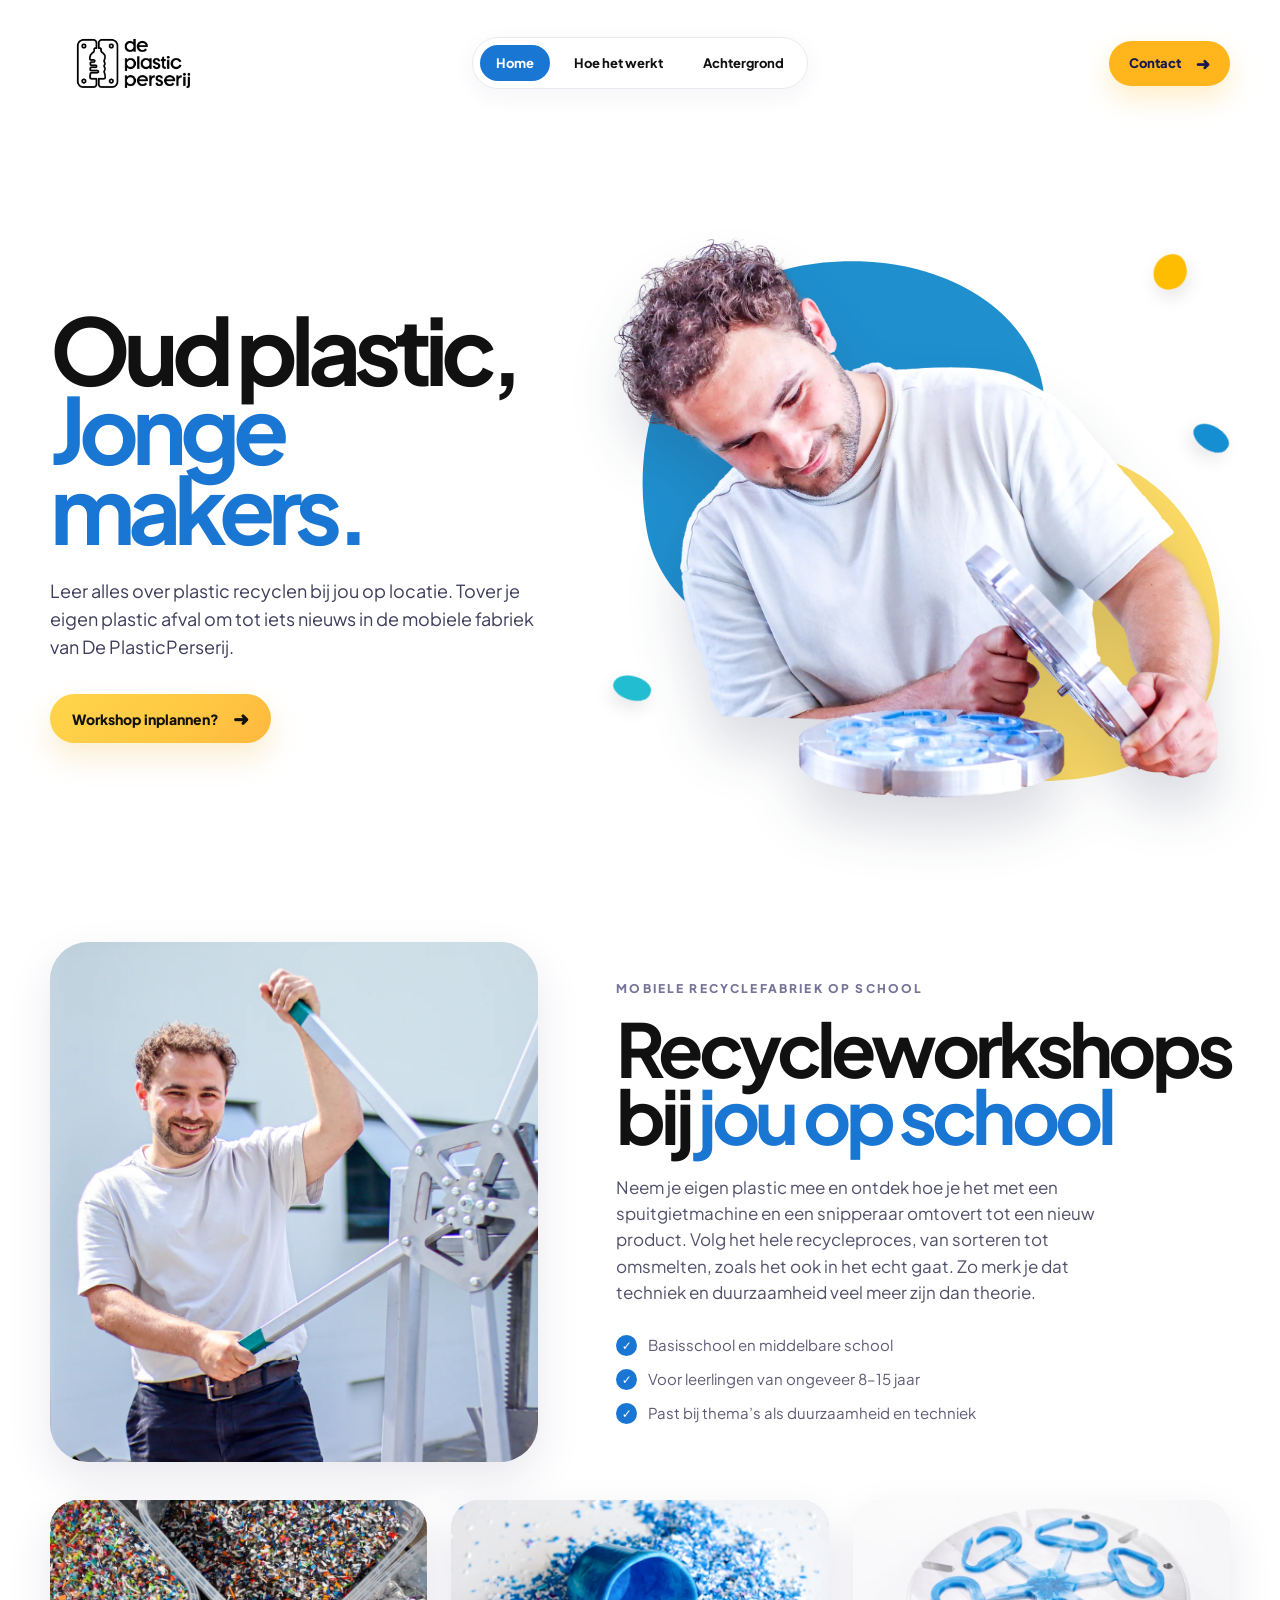
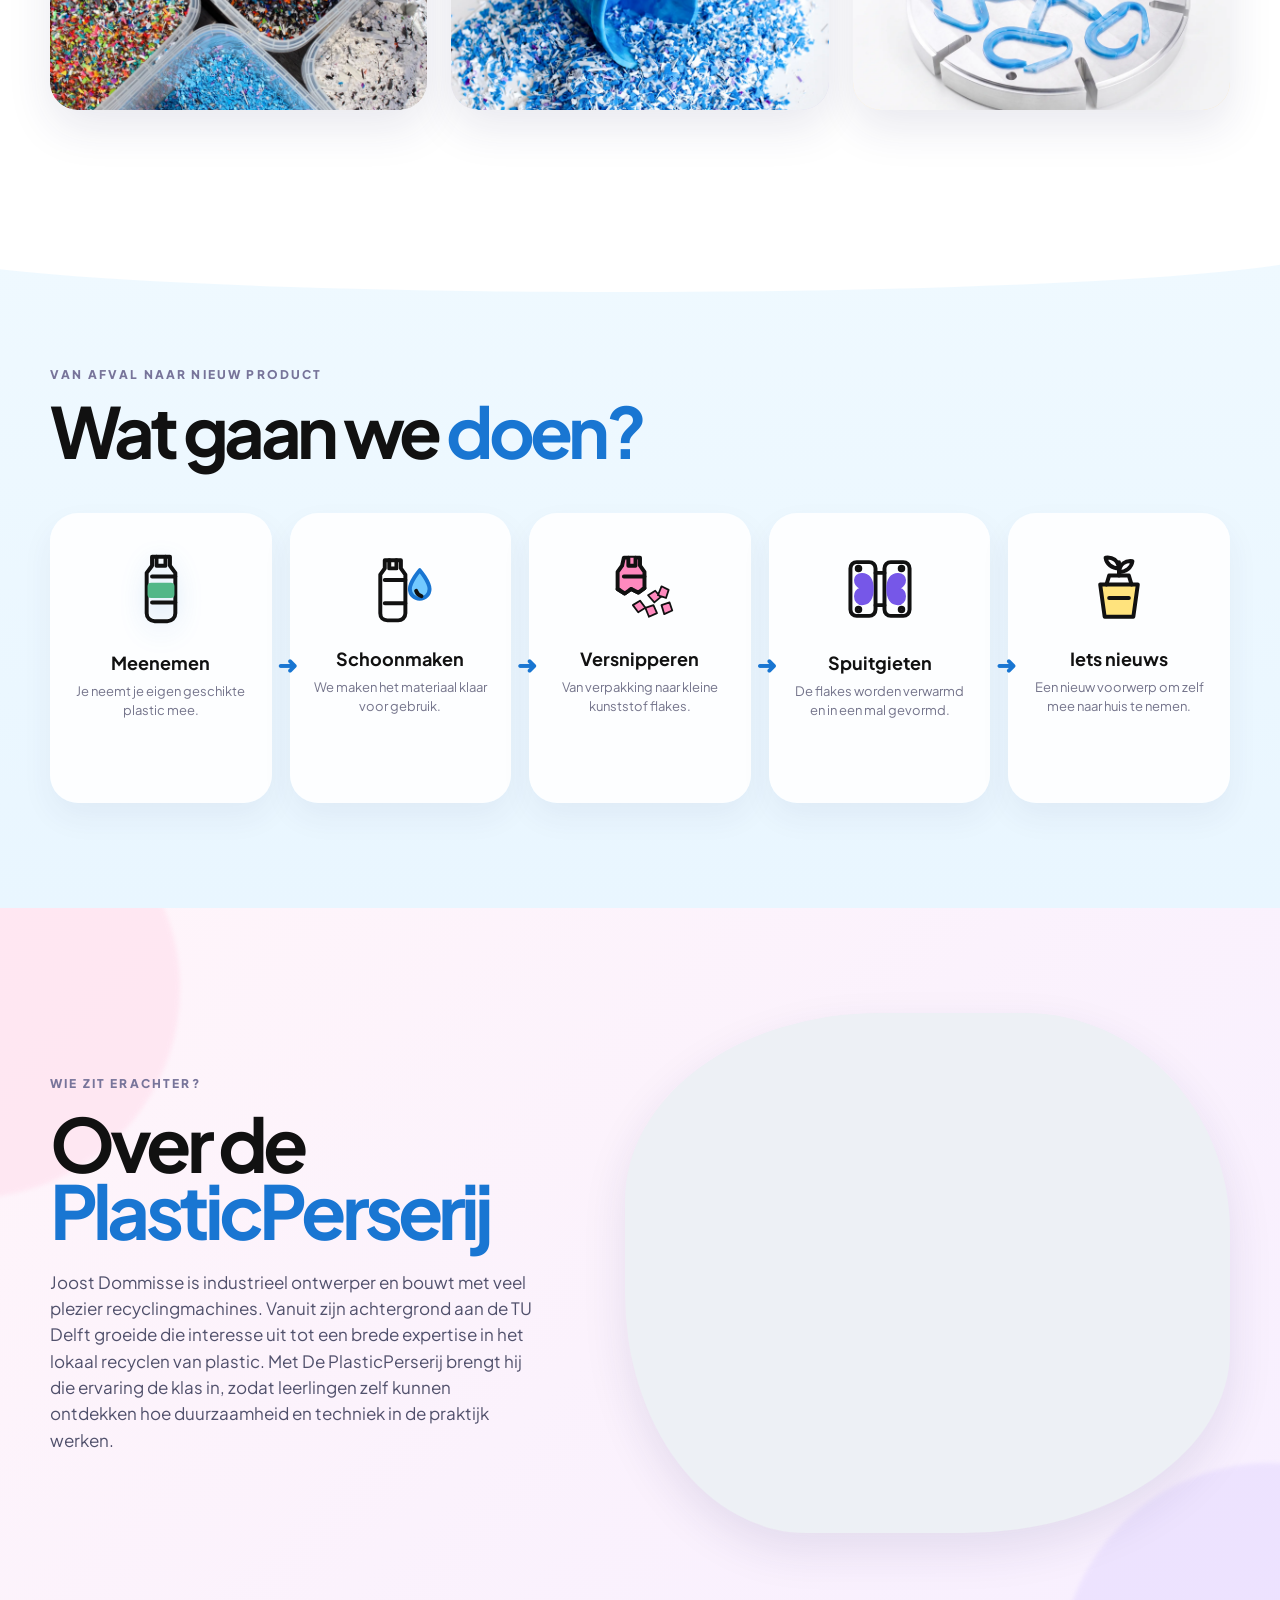
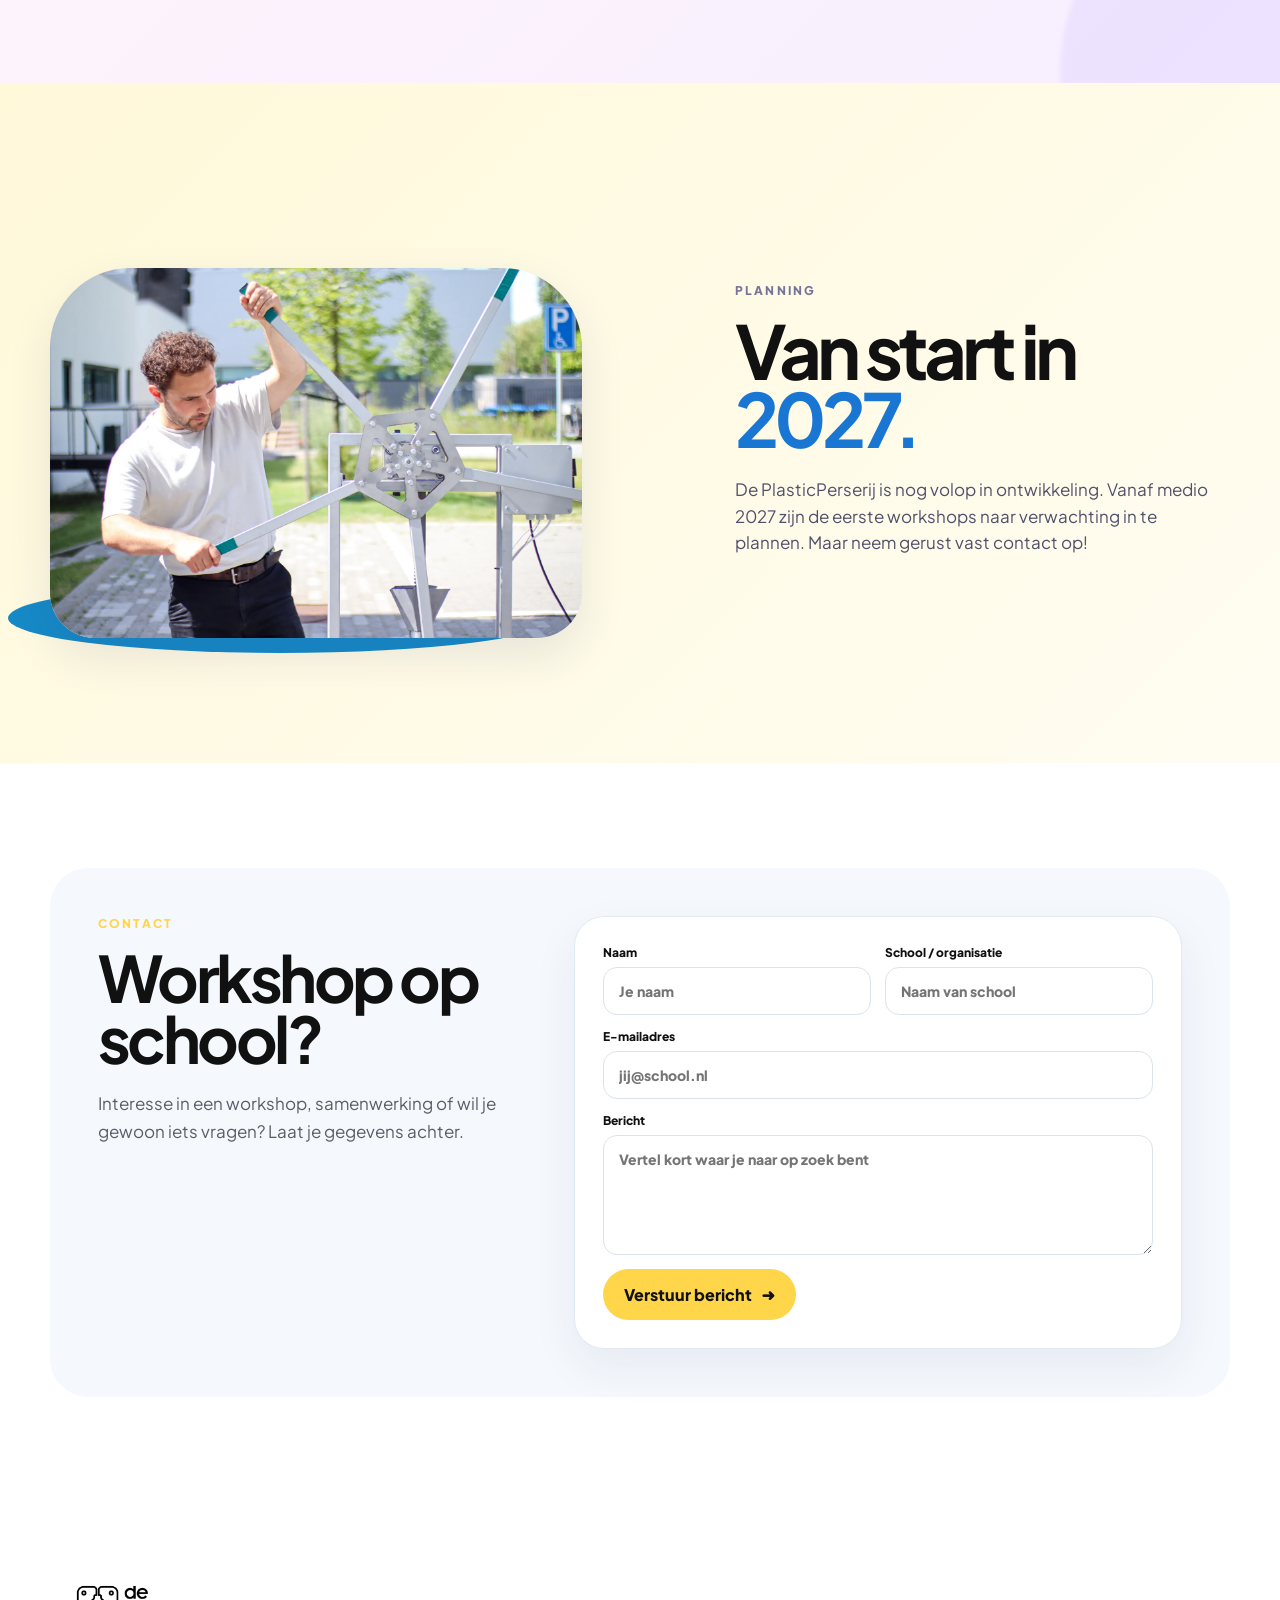
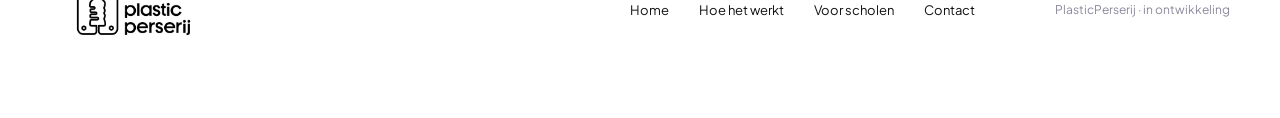
==== index.html @ 5472423a "Add files via upload" ====
<!DOCTYPE html>
<!DOCTYPE html>

<html lang="nl">
<head>
<meta charset="utf-8"/>
<meta content="width=device-width, initial-scale=1" name="viewport"/>
<title>PlasticPerserij — mobiele recycleworkshops</title>
<link href="https://fonts.googleapis.com" rel="preconnect"/>
<link crossorigin="" href="https://fonts.gstatic.com" rel="preconnect"/>
<link href="https://fonts.googleapis.com/css2?family=Plus+Jakarta+Sans:wght@400;500;600;700;800&amp;display=swap" rel="stylesheet"/>
<meta content="PlasticPerserij bouwt aan mobiele recycleworkshops waarin kinderen hun eigen plastic verwerken tot iets nieuws." name="description"/>
<style>
:root{--navy:#111111;--purple:#1976d2;--purple2:#43a7e8;--yellow:#ffd54a;--sky:#eef8ff;--lilac:#f2f7fb;--pink:#f7f3ee;--cream:#fff9df;--muted:#62666d;--line:#e7e9ec;--white:#fff;--shadow:0 18px 45px rgba(39,35,94,.10);--r:30px}
*{box-sizing:border-box}html{scroll-behavior:smooth}body{margin:0;background:#fff;color:var(--navy);font-family:"Plus Jakarta Sans",system-ui,-apple-system,BlinkMacSystemFont,"Segoe UI",sans-serif}a{color:inherit}.wrap{width:min(1180px,calc(100% - 48px));margin:auto}.eyebrow{font-size:12px;letter-spacing:.18em;text-transform:uppercase;font-weight:900;color:#77749a}.accent{color:var(--purple)}
header{height:104px;display:flex;align-items:center}.header-inner{display:flex;align-items:center;justify-content:space-between;gap:24px}.logo{font-size:24px;line-height:.82;font-weight:1000;letter-spacing:-.055em;text-decoration:none}.logo span{display:block}.nav{display:flex;align-items:center;gap:8px;padding:7px;border:1px solid var(--line);border-radius:999px;box-shadow:0 7px 25px rgba(42,39,91,.05)}.nav a{font-size:13px;font-weight:750;text-decoration:none;padding:10px 16px;border-radius:999px}.nav a:first-child{background:var(--purple);color:#fff}.status{font-size:13px;font-weight:850;color:#fff;text-decoration:none;padding:14px 20px;border-radius:999px;background:linear-gradient(135deg,var(--purple),#39a6df);box-shadow:0 12px 28px rgba(25,118,210,.20)}
.hero{padding:86px 0 132px}.hero-grid{display:grid;grid-template-columns:.9fr 1.1fr;gap:70px;align-items:center}.hero h1{font-size:clamp(62px,7.2vw,102px);line-height:.86;letter-spacing:-.075em;margin:18px 0 30px;max-width:650px}.hero p{font-size:18px;line-height:1.55;max-width:530px;margin:0;color:#3e3e5c}.button{display:inline-flex;align-items:center;gap:14px;margin-top:34px;padding:15px 22px;border-radius:999px;background:linear-gradient(135deg,var(--purple),#39a6df);color:#fff;text-decoration:none;font-size:14px;font-weight:850;box-shadow:0 14px 30px rgba(25,118,210,.20)}.button span{font-size:19px}.visual{position:relative;min-height:550px;display:grid;place-items:center}.hero .blob{display:block}.blob{position:absolute;border-radius:44% 56% 53% 47% / 55% 42% 58% 45%;filter:saturate(.95)}.blob.purple{width:70%;height:75%;left:4%;top:5%;background:#198fd1;transform:rotate(-8deg)}.blob.yellow{width:68%;height:67%;right:0;bottom:3%;background:#ffe37d;transform:rotate(12deg)}.photo{position:relative;overflow:hidden;background:#f2f2f7;box-shadow:var(--shadow)}.photo img{width:100%;height:100%;display:block;object-fit:cover}.photo.contain img{object-fit:contain;background:#f7f8fb;padding:22px}.hero-photo{z-index:2;width:112%;aspect-ratio:1.12/1;border-radius:0;transform:translate(1%,2%);background:transparent;box-shadow:none;overflow:visible}.hero-photo img{object-fit:contain;object-position:center;transform:scale(1.03);filter:drop-shadow(0 30px 26px rgba(22,38,72,.16))}.hero .blob.purple{width:68%;height:66%;left:3%;top:8%;background:#168ed2;transform:rotate(-10deg);border-radius:48% 52% 44% 56% / 58% 40% 60% 42%;opacity:.98}.hero .blob.yellow{width:58%;height:55%;right:1%;bottom:6%;background:#ffd84d;transform:rotate(13deg);border-radius:53% 47% 61% 39% / 43% 57% 43% 57%;opacity:.9}.hero .scribble{right:-1%;bottom:4%;font-size:15px;color:#171650;background:rgba(255,255,255,.94);padding:15px 18px;border-radius:20px;transform:rotate(-4deg)}.hero .f1{left:-1%;bottom:20%;background:#22bdd1}.hero .f2{right:7%;top:7%;background:#ffbd00}.hero .f3{right:0;top:35%;background:#168ed2}.hero .scribble{display:block}.scribble{position:absolute;z-index:3;font-weight:950;color:var(--purple);font-size:16px;line-height:1.15;transform:rotate(-5deg);right:0;bottom:10%;background:rgba(255,255,255,.9);padding:18px 20px;border-radius:24px;box-shadow:var(--shadow)}.hero .flake{display:block}.flake{position:absolute;z-index:4;width:38px;height:24px;border-radius:60% 40% 55% 45%;box-shadow:0 8px 18px rgba(0,0,0,.1)}.f1{left:2%;bottom:17%;background:#20c4da;transform:rotate(22deg)}.f2{right:7%;top:5%;background:#f5b900;transform:rotate(-15deg);width:34px;height:34px}.f3{right:1%;top:38%;background:#1769aa;transform:rotate(38deg)}
.benefits{padding:0 0 140px}.benefit-grid{display:grid;grid-template-columns:repeat(3,1fr);gap:72px}.benefit{display:flex;align-items:center;gap:20px}.icon{width:66px;height:66px;border-radius:22px;display:grid;place-items:center;font-size:28px;flex:0 0 auto}.benefit:nth-child(1) .icon{background:#bdf1d7}.benefit:nth-child(2) .icon{background:#ded5ff}.benefit:nth-child(3) .icon{background:#ffe68e}.benefit b{font-size:17px;line-height:1.25}
.process-band{position:relative;background:linear-gradient(180deg,#eff9ff,#e9f6ff);padding:112px 0 132px;overflow:hidden}.process-band:before,.process-band:after{content:"";position:absolute;left:-5%;width:110%;height:85px;background:#fff;border-radius:50%}.process-band:before{top:-48px}.process-band:after{bottom:-53px}.section-title{font-size:clamp(46px,5.5vw,76px);line-height:.9;letter-spacing:-.065em;margin:17px 0 50px}.steps{display:grid;grid-template-columns:repeat(5,1fr);gap:18px}.step{position:relative;min-height:290px;background:rgba(255,255,255,.9);border-radius:28px;padding:24px 20px 25px;text-align:center;box-shadow:0 14px 32px rgba(43,58,102,.06);display:flex;flex-direction:column;align-items:center}.num{width:28px;height:28px;display:grid;place-items:center;border-radius:50%;font-size:12px;font-weight:950;background:#72caff}.step:nth-child(2) .num{background:#ffd84d}.step:nth-child(3) .num{background:#ff89be}.step:nth-child(4) .num{background:#ad9cff}.step:nth-child(5) .num{background:#7fe1a9}.step-visual{height:105px;width:100%;display:grid;place-items:center;font-size:58px}.step h3{font-size:18px;margin:5px 0 8px}.step p{font-size:13px;line-height:1.45;color:#74748b;margin:0}.step:not(:last-child):after{content:"→";position:absolute;z-index:2;right:-26px;top:47%;font-size:28px;color:var(--purple);font-weight:900}
.machines{padding:160px 0 145px}.machine-feature{display:grid;grid-template-columns:1.15fr .85fr;gap:78px;align-items:center}.machine-photo{height:520px;border-radius:38px}.machine-photo img{object-position:center 42%}.machine-copy h2,.school-copy h2,.progress-copy h2{font-size:clamp(50px,5.8vw,78px);line-height:.91;letter-spacing:-.065em;margin:18px 0 25px}.machine-copy p,.school-copy p,.progress-copy p{font-size:17px;line-height:1.55;color:#51516c;max-width:490px}.mini-gallery{display:grid;grid-template-columns:repeat(3,1fr);gap:24px;margin-top:38px}.mini-photo{height:210px;border-radius:28px}.mini-photo:nth-child(2){background:linear-gradient(145deg,#e8e5f5,#d8d2ef)}.mini-photo:nth-child(3){background:linear-gradient(145deg,#fff1d5,#f6dfb3)}
.school{position:relative;background:linear-gradient(135deg,#fff5fa,#f7efff);padding:135px 0 150px;overflow:hidden}.school:before,.school:after{content:"";position:absolute;width:420px;height:420px;border-radius:50%;filter:blur(2px);opacity:.55}.school:before{background:#ffddec;left:-240px;top:-130px}.school:after{background:#e5d9ff;right:-200px;bottom:-200px}.school-grid{position:relative;z-index:1;display:grid;grid-template-columns:.9fr 1.1fr;gap:80px;align-items:center}.ticks{display:grid;gap:13px;margin-top:28px}.tick{display:flex;gap:11px;align-items:flex-start;color:#5d5b76;font-size:15px}.tick i{font-style:normal;width:21px;height:21px;display:grid;place-items:center;border-radius:50%;background:var(--purple);color:#fff;font-size:12px;flex:0 0 auto}.school-photo{height:520px;border-radius:42% 34% 44% 30% / 36% 42% 35% 46%;background:#edf0f5}.school-photo img{object-position:44% center}
.progress{position:relative;background:linear-gradient(135deg,#fff8d9,#fffdf2);padding:135px 0 125px;overflow:hidden}.progress-grid{display:grid;grid-template-columns:1.1fr .9fr;gap:80px;align-items:center}.van{position:relative;height:420px}.van .photo{position:absolute;width:88%;height:88%;left:0;bottom:0;border-radius:80px 80px 45px 45px;background:#edf0f5}.van .photo img{object-position:center center}.van:after{content:"";position:absolute;width:90%;height:70px;left:-7%;bottom:-15px;background:#168ac7;border-radius:50%;z-index:0}.van .photo{z-index:1}.progress-copy .button{background:#fff;color:var(--navy);box-shadow:0 12px 30px rgba(54,46,70,.09)}
footer{padding:52px 0}.footer-inner{display:flex;justify-content:space-between;align-items:center;gap:25px}.footer-links{display:flex;gap:30px;font-size:13px}.footer-links a{text-decoration:none}.small{font-size:12px;color:#8a899c}
@media(max-width:900px){.wrap{width:min(100% - 30px,680px)}header{height:86px}.nav{display:none}.status{font-size:11px;padding:12px 15px}.hero{padding:65px 0 95px}.hero-grid,.machine-feature,.school-grid,.progress-grid{grid-template-columns:1fr;gap:60px}.hero h1{font-size:clamp(60px,18vw,88px)}.visual{min-height:470px}.hero-photo{width:92%;max-width:620px}.benefits{padding-bottom:100px}.benefit-grid{grid-template-columns:1fr;gap:26px}.process-band{padding:95px 0 110px}.steps{grid-template-columns:1fr;gap:16px}.step{min-height:190px}.step-visual{height:70px}.step:not(:last-child):after{content:"↓";right:auto;top:auto;bottom:-25px}.machines{padding:120px 0 110px}.machine-photo{height:400px}.mini-gallery{grid-template-columns:1fr}.mini-photo{height:260px}.school{padding:110px 0}.school-photo{height:400px}.progress{padding:105px 0}.van{height:320px}.footer-inner{align-items:flex-start;flex-direction:column}.footer-links{flex-wrap:wrap;gap:16px 24px}}

/* --- Showcase motion layer --- */
@keyframes floaty{0%,100%{transform:translate3d(0,0,0) rotate(-2deg)}50%{transform:translate3d(0,-16px,0) rotate(2deg)}}
@keyframes drift{0%,100%{transform:translate(0,0) rotate(0)}50%{transform:translate(18px,-10px) rotate(7deg)}}
@keyframes pulseRing{0%,100%{box-shadow:0 0 0 0 rgba(0,121,255,.20)}50%{box-shadow:0 0 0 16px rgba(0,121,255,0)}}
@keyframes arrowNudge{0%,100%{transform:translateX(0)}50%{transform:translateX(6px)}}
@keyframes shine{0%{transform:translateX(-150%) rotate(18deg)}55%,100%{transform:translateX(280%) rotate(18deg)}}
@keyframes flakeSpin{to{transform:rotate(360deg)}}
body{overflow-x:hidden}
header{transition:background .3s ease,box-shadow .3s ease,transform .3s ease}header.scrolled{background:rgba(255,255,255,.88);backdrop-filter:blur(18px);box-shadow:0 8px 30px rgba(19,25,65,.07)}
.hero h1,.hero p,.hero .eyebrow,.hero .button{opacity:0;transform:translateY(24px);animation:heroIn .8s cubic-bezier(.2,.8,.2,1) forwards}.hero h1{animation-delay:.08s}.hero p{animation-delay:.16s}.hero .button{animation-delay:.24s}@keyframes heroIn{to{opacity:1;transform:none}}
.visual .photo{animation:floaty 7s ease-in-out infinite;will-change:transform}.visual .blob{animation:drift 9s ease-in-out infinite}.visual .blob.yellow{animation-delay:-4s}.flake{animation:flakeSpin 12s linear infinite}.flake:nth-child(even){animation-direction:reverse;animation-duration:16s}
.button{position:relative;overflow:hidden;transition:transform .22s ease,box-shadow .22s ease}.button:hover{transform:translateY(-3px);box-shadow:0 14px 30px rgba(25,83,170,.18)}.button span{display:inline-block;animation:arrowNudge 1.6s ease-in-out infinite}
.step,.benefit,.machine-card,.school-card,.progress-visual,.progress-copy,.photo{transition:transform .35s cubic-bezier(.2,.8,.2,1),box-shadow .35s ease}.step:hover,.benefit:hover,.machine-card:hover,.school-card:hover{transform:translateY(-9px) rotate(-.5deg);box-shadow:0 22px 48px rgba(43,58,102,.12)}
.step .num{animation:pulseRing 2.8s ease-in-out infinite}.step:nth-child(2) .num{animation-delay:.25s}.step:nth-child(3) .num{animation-delay:.5s}.step:nth-child(4) .num{animation-delay:.75s}.step:nth-child(5) .num{animation-delay:1s}
.reveal{opacity:0;transform:translateY(42px) scale(.985);transition:opacity .75s ease,transform .75s cubic-bezier(.2,.8,.2,1)}.reveal.in{opacity:1;transform:none}.reveal-delay-1{transition-delay:.08s}.reveal-delay-2{transition-delay:.16s}.reveal-delay-3{transition-delay:.24s}.reveal-delay-4{transition-delay:.32s}
.photo img{transition:transform .7s cubic-bezier(.2,.8,.2,1),filter .4s ease}.photo:hover img{transform:scale(1.045)}
.process-band:before,.process-band:after{transition:transform .2s linear}.process-band.motion:before{transform:translateX(var(--wave-x,0px))}.process-band.motion:after{transform:translateX(calc(var(--wave-x,0px) * -1))}
.cursor-dot{position:fixed;z-index:9999;width:12px;height:12px;border-radius:50%;background:#ffd84d;pointer-events:none;transform:translate(-50%,-50%);mix-blend-mode:multiply;transition:width .2s,height .2s,opacity .2s}.cursor-dot.big{width:34px;height:34px;opacity:.45}
@media (pointer:coarse),(max-width:700px){.cursor-dot{display:none}.visual .photo{animation-duration:9s}}
@media (prefers-reduced-motion:reduce){*,*:before,*:after{animation-duration:.001ms!important;animation-iteration-count:1!important;scroll-behavior:auto!important;transition-duration:.001ms!important}.reveal{opacity:1;transform:none}.cursor-dot{display:none}}


/* Feedback pass: sticky navigation + supplied brand logo */
header{position:sticky;top:0;z-index:1000;background:rgba(255,255,255,.96);backdrop-filter:blur(16px);-webkit-backdrop-filter:blur(16px)}
.logo-image{display:flex;align-items:center;width:172px;height:66px;overflow:hidden}
.logo-image img{display:block;width:100%;height:100%;object-fit:contain;object-position:left center}
.footer-logo{width:150px;height:64px}
@media(max-width:900px){.logo-image{width:138px;height:56px}.footer-logo{width:145px}}

/* Header + process icon refinement */
header{height:116px}
.logo-image{width:260px;height:94px}
.contact-cta{background:#ffb51b!important;color:#171650!important;box-shadow:0 12px 28px rgba(255,181,27,.24)!important;display:flex;align-items:center;gap:10px}
.contact-cta:hover{transform:translateY(-2px);background:#ffc238!important}
.contact-cta span{font-size:17px}
.step-visual svg{width:72px;height:72px;fill:none;stroke:#171650;stroke-width:4;stroke-linecap:round;stroke-linejoin:round}
.step:nth-child(1) .step-visual svg{stroke:#2587d8}.step:nth-child(2) .step-visual svg{stroke:#d99b00}.step:nth-child(3) .step-visual svg{stroke:#dc5e98}.step:nth-child(4) .step-visual svg{stroke:#6557df}.step:nth-child(5) .step-visual svg{stroke:#248b60}
@media(max-width:900px){header{height:96px}.logo-image{width:190px;height:72px}.contact-cta{padding:12px 16px}.nav a{padding:9px 11px}}
@media(max-width:680px){.logo-image{width:170px;height:66px}.nav{display:none}.contact-cta span{display:none}}
</style>
<style>
/* v3 feedback pass */
.button::before,.button::after{animation:none!important;display:none!important;content:none!important}
.hero .scribble{display:none!important}
.machines .machine-photo img{object-fit:cover;object-position:center 42%}
.school-photo img{object-fit:cover;object-position:center center}
.progress .van .photo img{object-fit:cover;object-position:center center}
@media(max-width:900px){
  .machines .machine-photo img{object-position:center center}
  .school-photo img{object-position:58% center}
  .progress .van .photo img{object-position:center center}
}

/* Header + process icon refinement */
header{height:116px}
.logo-image{width:260px;height:94px}
.contact-cta{background:#ffb51b!important;color:#171650!important;box-shadow:0 12px 28px rgba(255,181,27,.24)!important;display:flex;align-items:center;gap:10px}
.contact-cta:hover{transform:translateY(-2px);background:#ffc238!important}
.contact-cta span{font-size:17px}
.step-visual svg{width:72px;height:72px;fill:none;stroke:#171650;stroke-width:4;stroke-linecap:round;stroke-linejoin:round}
.step:nth-child(1) .step-visual svg{stroke:#2587d8}.step:nth-child(2) .step-visual svg{stroke:#d99b00}.step:nth-child(3) .step-visual svg{stroke:#dc5e98}.step:nth-child(4) .step-visual svg{stroke:#6557df}.step:nth-child(5) .step-visual svg{stroke:#248b60}
@media(max-width:900px){header{height:96px}.logo-image{width:190px;height:72px}.contact-cta{padding:12px 16px}.nav a{padding:9px 11px}}
@media(max-width:680px){.logo-image{width:170px;height:66px}.nav{display:none}.contact-cta span{display:none}}
</style><style>
/* v5 — user feedback */
header{height:126px}
.logo-image{width:500px;height:112px;flex:0 1 500px}
.logo-image img{width:100%;height:100%;object-fit:contain;object-position:left center}
.header-inner{gap:18px}
.nav{flex-shrink:0}
.contact-cta{flex-shrink:0}
.step-visual svg{width:88px;height:88px;overflow:visible}
.step-visual .icon-stroke{fill:none;stroke:#111;stroke-width:4.4;stroke-linecap:round;stroke-linejoin:round}
.step:nth-child(1) .step-visual svg{color:#1976d2}
.step:nth-child(2) .step-visual .drop{fill:#72caff;stroke:#1976d2}
.step:nth-child(3) .step-visual path:nth-last-child(-n+5){fill:#ff89be;stroke:#111}
.step:nth-child(5) .step-visual path:first-child{fill:#ffe37d}
.zoomable-image{cursor:zoom-in}
.lightbox{position:fixed;inset:0;z-index:3000;background:rgba(10,13,25,.84);backdrop-filter:blur(10px);display:flex;align-items:center;justify-content:center;padding:42px;opacity:0;visibility:hidden;transition:opacity .22s ease,visibility .22s ease}
.lightbox.open{opacity:1;visibility:visible}
.lightbox img{display:block;max-width:min(92vw,1500px);max-height:88vh;width:auto;height:auto;object-fit:contain;border-radius:24px;box-shadow:0 30px 90px rgba(0,0,0,.38);transform:scale(.94);transition:transform .24s cubic-bezier(.2,.8,.2,1)}
.lightbox.open img{transform:scale(1)}
.lightbox-close{position:fixed;top:24px;right:28px;width:52px;height:52px;border:0;border-radius:50%;background:#fff;color:#111;font:400 36px/1 Arial,sans-serif;cursor:pointer;box-shadow:0 10px 30px rgba(0,0,0,.2)}
.dev-disclaimer{position:fixed;z-index:1200;right:22px;bottom:22px;display:flex;align-items:center;gap:9px;padding:11px 16px;border-radius:999px;background:rgba(255,249,223,.94);border:1px solid rgba(17,17,17,.09);box-shadow:0 12px 32px rgba(17,17,17,.12);backdrop-filter:blur(12px);font-size:12px;font-weight:800;letter-spacing:.01em;color:#111;pointer-events:none}
.dev-dot{width:8px;height:8px;border-radius:50%;background:#f4a51c;box-shadow:0 0 0 4px rgba(244,165,28,.14)}
@media(max-width:1050px){.logo-image{width:390px;height:104px;flex-basis:390px}.nav a{padding:9px 12px}}
@media(max-width:900px){header{height:100px}.logo-image{width:300px;height:88px;flex-basis:300px}.dev-disclaimer{right:14px;bottom:14px}.lightbox{padding:18px}.lightbox img{border-radius:16px}}
@media(max-width:680px){.logo-image{width:250px;height:82px;flex-basis:250px}.contact-cta{padding:12px 15px}.dev-disclaimer{font-size:10px;padding:9px 12px}.lightbox-close{top:14px;right:14px;width:44px;height:44px;font-size:30px}}
</style><style>
/* v6 — content + spacing refinement */
.header-inner{position:relative;justify-content:space-between}
.nav{position:absolute;left:50%;transform:translateX(-50%)}
.hero{padding-bottom:42px}
.machines{padding-top:78px}
.machine-copy .ticks{margin-top:30px}
.school{margin-top:0;padding-top:145px}
.process-band{margin-bottom:0}
.process-band + .school{margin-top:-1px}
.cursor-dot{display:none!important}
.contact-section{padding:120px 0;background:#fff}
.contact-inner{background:#111;color:#fff;border-radius:42px;padding:58px 64px;display:flex;align-items:center;justify-content:space-between;gap:50px}
.contact-inner h2{font-size:clamp(44px,5vw,72px);line-height:.95;letter-spacing:-.055em;margin:14px 0 18px}
.contact-inner p{max-width:650px;margin:0;color:rgba(255,255,255,.72);font-size:17px;line-height:1.6}
.contact-inner .eyebrow{color:#ffd54a}
.contact-big{flex:0 0 auto;display:inline-flex;align-items:center;gap:12px;background:#ffb51b;color:#111;text-decoration:none;font-weight:900;padding:18px 24px;border-radius:999px;transition:transform .2s ease,background .2s ease}
.contact-big:hover{transform:translateY(-3px);background:#ffc238}
@media(max-width:1050px){.nav{position:static;transform:none}.header-inner{justify-content:space-between}.machines{padding-top:60px}}
@media(max-width:900px){.hero{padding-bottom:25px}.machines{padding-top:55px}.contact-section{padding:85px 0}.contact-inner{padding:42px 30px;align-items:flex-start;flex-direction:column}.school{padding-top:110px}}
</style><style>
/* v7 refinements */
.process-band:after{display:none!important}.process-band{padding-bottom:105px!important}.school{margin-top:0!important;padding-top:105px!important}
.workshop-info{display:grid;grid-template-columns:repeat(3,1fr);gap:12px;margin-top:28px}.workshop-pill{padding:18px;border-radius:20px;background:#f4f9ff;border:1px solid #dceeff}.workshop-pill strong,.workshop-pill span{display:block}.workshop-pill strong{font-size:14px;margin-bottom:6px}.workshop-pill span{font-size:12px;line-height:1.45;color:#666b75}
.factory-box{margin-top:28px;padding:24px;border-radius:28px;background:#111;color:#fff}.factory-intro{display:flex;justify-content:space-between;gap:20px;align-items:end;margin-bottom:18px}.factory-intro strong{font-size:22px}.factory-intro span{font-size:12px;opacity:.7}.factory-grid{display:grid;grid-template-columns:repeat(2,1fr);gap:10px}.factory-grid>div{padding:15px;border-radius:16px;background:rgba(255,255,255,.09)}.factory-grid b,.factory-grid span{display:block}.factory-grid b{color:#ffd54a;margin-bottom:5px}.factory-grid span,.secondary-note{font-size:12px;line-height:1.45;opacity:.82}.secondary-note{margin:16px 0 0!important;color:#fff!important;max-width:none!important}
.step .num{display:none!important}.step-visual svg{width:86px;height:86px}.step:nth-child(1) .step-visual svg{filter:drop-shadow(0 8px 12px rgba(25,118,210,.16))}.step:nth-child(4) .step-visual{background:#fff3c4;border-radius:24px;width:110px;margin:0 auto 4px}.step:nth-child(1) .step-visual{background:#e9f6ff;border-radius:24px;width:110px;margin:0 auto 4px}
.contact-section{padding:110px 0;background:#fff}.contact-inner{display:grid!important;grid-template-columns:.8fr 1.2fr;gap:80px;align-items:start!important}.contact-copy h2{font-size:clamp(44px,5vw,68px);letter-spacing:-.055em;line-height:.95;margin:16px 0 22px}.contact-copy p{color:#5b5d68;line-height:1.6}.contact-form{display:grid;gap:14px;padding:28px;border-radius:30px;background:#f5f9fd}.field-row{display:grid;grid-template-columns:1fr 1fr;gap:14px}.contact-form label{font-size:12px;font-weight:800;display:grid;gap:7px}.contact-form input,.contact-form textarea{width:100%;border:1px solid #dce3ea;border-radius:14px;background:#fff;padding:14px 15px;font:inherit;font-size:14px;outline:none}.contact-form input:focus,.contact-form textarea:focus{border-color:#1976d2;box-shadow:0 0 0 3px rgba(25,118,210,.1)}.contact-submit{justify-self:start;border:0;border-radius:999px;padding:15px 21px;background:#ffd54a;color:#111;font:inherit;font-weight:900;cursor:pointer}.contact-form small{color:#7b7f87}
@media(max-width:900px){.workshop-info,.factory-grid,.field-row,.contact-inner{grid-template-columns:1fr}.contact-inner{gap:38px}.factory-intro{display:block}.factory-intro span{display:block;margin-top:6px}.school{padding-top:80px!important}}
</style><style>
/* v8 refinements */
.workshop-info,.factory-box{display:none!important}
.machine-bullets{margin-top:30px;display:grid;gap:13px;max-width:720px}
.machine-bullet{display:grid;grid-template-columns:28px 1fr;gap:10px;align-items:start;color:#555b66;font-size:14px;line-height:1.5}
.machine-bullet .check{width:24px;height:24px;border-radius:50%;display:grid;place-items:center;background:#e8f7ef;color:#18864b;font-weight:900;font-size:13px;margin-top:1px}
.machine-bullet strong{color:#111;font-size:14px}
.step .step-visual{background:transparent!important;border-radius:0!important;width:auto!important}
.step-visual .bottle-label{fill:#52b788;stroke:#52b788;stroke-width:2}
.step-visual .mold-fill{fill:#7657e8;stroke:#7657e8;stroke-width:2}
.step-visual .flake{fill:#43a7e8;stroke:#1976d2;stroke-width:2}
.contact-section{display:block!important;visibility:visible!important;opacity:1!important;background:#fff!important;padding:105px 0!important}
.contact-inner{display:grid!important;grid-template-columns:.8fr 1.2fr!important;gap:70px!important;align-items:start!important;background:#f5f9fd!important;color:#111!important;border-radius:38px!important;padding:48px!important;opacity:1!important;transform:none!important}
.contact-copy p{color:#5b5d68!important}.contact-form{background:#fff!important;border:1px solid #e1eaf2!important;box-shadow:0 18px 45px rgba(39,35,94,.07)!important}
@media(max-width:900px){.contact-inner{grid-template-columns:1fr!important;padding:28px!important;gap:30px!important}}

/* v9 refinements */
.hero .button{background:linear-gradient(135deg,#ffd54a 0%,#ffc943 55%,#ffb83e 100%);color:#111;box-shadow:0 14px 30px rgba(235,166,20,.20)}
.hero .button:hover{box-shadow:0 16px 34px rgba(235,166,20,.26)}
.button span,.contact-cta span,.contact-submit span{font-weight:950;line-height:1;display:inline-block}
.contact-cta span{margin-left:5px}
.contact-submit span{margin-left:7px;animation:arrowNudge 1.6s ease-in-out infinite}
.step:not(:last-child):after{content:"➜";font-size:24px;font-weight:950}
.step-visual .flake{animation:none!important;transform:none!important;will-change:auto!important}
</style><link href="https://plasticperserij.com/" rel="canonical"/></head>
<body>
<header><div class="wrap header-inner"><a class="logo logo-image" href="#top"><img alt="De Plastic Perserij" decoding="async" loading="lazy" src="images/logo.png"/></a><nav class="nav"><a href="#top">Home</a><a href="#proces">Hoe het werkt</a><a href="#achtergrond">Achtergrond</a></nav><a class="status contact-cta" href="#contact">Contact <span>➜</span></a></div></header>
<main id="top">
<section class="hero"><div class="wrap hero-grid"><div><h1>Oud plastic, <span class="accent">Jonge makers.</span></h1><p>Leer alles over plastic recyclen bij jou op locatie. Tover je eigen plastic afval om tot iets nieuws in de mobiele fabriek van De PlasticPerserij.</p><a class="button" href="#contact">Workshop inplannen? <span>➜</span></a></div><div class="visual"><div class="blob purple"></div><div class="blob yellow"></div><div class="photo hero-photo"><img alt="" aria-label="Afbeelding vergroten" class="zoomable-image" decoding="async" fetchpriority="high" loading="eager" role="button" src="images/hero.webp" tabindex="0"/></div><i class="flake f1"></i><i class="flake f2"></i><i class="flake f3"></i></div></div></section>
<section class="machines"><div class="wrap"><div class="machine-feature"><div class="photo machine-photo"><img alt="" aria-label="Afbeelding vergroten" class="zoomable-image" decoding="async" loading="lazy" role="button" src="images/workshop-machine.webp" tabindex="0"/></div><div class="machine-copy"><div class="eyebrow">Mobiele recyclefabriek op school</div><h2>Recycleworkshops bij <span class="accent">jou op school</span></h2><p>Neem je eigen plastic mee en ontdek hoe je het met een spuitgietmachine en een snipperaar omtovert tot een nieuw product. Volg het hele recycleproces, van sorteren tot omsmelten, zoals het ook in het echt gaat. Zo merk je dat techniek en duurzaamheid veel meer zijn dan theorie.</p><div class="ticks"><div class="tick"><i>✓</i><span>Basisschool en middelbare school</span></div><div class="tick"><i>✓</i><span>Voor leerlingen van ongeveer 8–15 jaar</span></div><div class="tick"><i>✓</i><span>Past bij thema’s als duurzaamheid en techniek</span></div></div></div></div><div class="mini-gallery"><div class="photo mini-photo"><img alt="" aria-label="Afbeelding vergroten" class="zoomable-image" decoding="async" loading="lazy" role="button" src="images/flakes-tubs.webp" tabindex="0"/></div><div class="photo mini-photo"><img alt="" aria-label="Afbeelding vergroten" class="zoomable-image" decoding="async" loading="lazy" role="button" src="images/cup-flakes.webp" tabindex="0"/></div><div class="photo mini-photo"><img alt="" aria-label="Afbeelding vergroten" class="zoomable-image" decoding="async" loading="lazy" role="button" src="images/mold-products.webp" tabindex="0"/></div></div></div></section><section class="process-band" id="proces"><div class="wrap"><div class="eyebrow">Van afval naar nieuw product</div><h2 class="section-title">Wat gaan we <span class="accent">doen?</span></h2><div class="steps"><article class="step"><div class="step-visual"><svg aria-hidden="true" viewbox="0 0 96 96"><g class="icon-stroke"><path d="M38 12h20v10l6 8v45c0 5-4 9-9 9H41c-5 0-9-4-9-9V30l6-8z"></path><path d="M38 34h26M38 63h26"></path><path d="M43 12v10h10V12"></path><rect class="bottle-label" height="15" rx="3" width="28" x="34" y="42"></rect></g></svg></div><h3>Meenemen</h3><p>Je neemt je eigen geschikte plastic mee.</p></article><article class="step"><div class="step-visual"><svg aria-hidden="true" viewbox="0 0 96 96"><g class="icon-stroke"><path d="M31 16h18v9l5 7v43c0 5-4 8-8 8H34c-5 0-8-3-8-8V32l5-7z"></path><path d="M31 38h23M31 64h23"></path><path d="M36 16v9h8v-9"></path><path class="drop" d="M70 27s-11 13-11 21a11 11 0 0 0 22 0c0-8-11-21-11-21z"></path><path d="M66 50c1 3 3 5 6 6"></path></g></svg></div><h3>Schoonmaken</h3><p>We maken het materiaal klaar voor gebruik.</p></article><article class="step"><div class="step-visual"><svg aria-hidden="true" viewbox="0 0 96 96"><g class="icon-stroke"><path d="M30 13h18v9l5 7v18l-7 5-8-4-7 5-8-5V29l5-7z"></path><path d="M30 34h23M35 13v9h8v-9"></path><path d="M23 48l8 5 7-5 8 4 7-5"></path><path class="flake" d="M57 55l8-5 6 7-7 6zM72 45l8 4-3 9-9-3zM54 69l9-3 4 9-9 4zM72 66l9-3 3 9-9 4zM40 66l8-5 6 8-8 5z"></path></g></svg></div><h3>Versnipperen</h3><p>Van verpakking naar kleine kunststof flakes.</p></article><article class="step"><div class="step-visual"><svg aria-hidden="true" viewbox="0 0 96 96"><g class="icon-stroke"><rect height="60" rx="7" width="28" x="15" y="18"></rect><rect height="60" rx="7" width="28" x="53" y="18"></rect><path d="M43 30h10M43 66h10"></path><path class="mold-fill" d="M28 31c8 0 12 7 12 17s-4 17-12 17c-5 0-8-4-8-9 0-4 2-7 6-9-4-2-6-5-6-9 0-4 3-7 8-7zM68 31c-8 0-12 7-12 17s4 17 12 17c5 0 8-4 8-9 0-4-2-7-6-9 4-2 6-5 6-9 0-4-3-7-8-7z"></path><circle cx="24" cy="25" r="2"></circle><circle cx="72" cy="25" r="2"></circle><circle cx="24" cy="71" r="2"></circle><circle cx="72" cy="71" r="2"></circle></g></svg></div><h3>Spuitgieten</h3><p>De flakes worden verwarmd en in een mal gevormd.</p></article><article class="step"><div class="step-visual"><svg aria-hidden="true" viewbox="0 0 96 96"><g class="icon-stroke"><path d="M27 43h42l-5 36H32z"></path><path d="M34 43l3-10h22l3 10"></path><path d="M48 33V18"></path><path d="M48 25c-8 0-14-5-15-12 8-1 14 3 15 12zM48 29c8 0 14-5 15-12-8-1-14 3-15 12z"></path><path d="M37 58h22"></path></g></svg></div><h3>Iets nieuws</h3><p>Een nieuw voorwerp om zelf mee naar huis te nemen.</p></article></div></div></section>
<section class="school" id="achtergrond"><div class="wrap school-grid"><div class="school-copy"><div class="eyebrow">Wie zit erachter?</div><h2>Over de <span class="accent">PlasticPerserij</span></h2><p>Joost Dommisse is industrieel ontwerper en bouwt met veel plezier recyclingmachines. Vanuit zijn achtergrond aan de TU Delft groeide die interesse uit tot een brede expertise in het lokaal recyclen van plastic. Met De PlasticPerserij brengt hij die ervaring de klas in, zodat leerlingen zelf kunnen ontdekken hoe duurzaamheid en techniek in de praktijk werken.</p></div><div class="photo school-photo"><img alt="Joost naast de automatische spuitgietmachine" aria-label="Afbeelding vergroten" class="zoomable-image" decoding="async" loading="lazy" role="button" src="images/joost-automatic-machine.webp" tabindex="0"/></div></div></section>
<section class="progress" id="ontwikkeling"><div class="wrap progress-grid"><div class="van"><div class="photo"><img alt="Joost werkt met de handmatige spuitgietmachine" aria-label="Afbeelding vergroten" class="zoomable-image" decoding="async" loading="lazy" role="button" src="images/joost-manual-machine.webp" tabindex="0"/></div></div><div class="progress-copy"><div class="eyebrow">Planning</div><h2>Van start in <span class="accent">2027.</span></h2><p>De PlasticPerserij is nog volop in ontwikkeling. Vanaf medio 2027 zijn de eerste workshops naar verwachting in te plannen. Maar neem gerust vast contact op!</p></div></div></section><section class="contact-section" id="contact"><div class="wrap contact-inner"><div class="contact-copy"><div class="eyebrow">Contact</div><h2>Workshop op school?</h2><p>Interesse in een workshop, samenwerking of wil je gewoon iets vragen? Laat je gegevens achter.</p></div><form class="contact-form" id="contactForm"><div class="field-row"><label>Naam<input name="name" placeholder="Je naam" required="" type="text"/></label><label>School / organisatie<input name="school" placeholder="Naam van school" type="text"/></label></div><label>E-mailadres<input name="email" placeholder="jij@school.nl" required="" type="email"/></label><label>Bericht<textarea name="message" placeholder="Vertel kort waar je naar op zoek bent" required="" rows="5"></textarea></label><button class="contact-submit" type="submit">Verstuur bericht <span>➜</span></button></form></div></section>
</main>
<footer><div class="wrap footer-inner"><a class="logo logo-image footer-logo" href="#top"><img alt="De Plastic Perserij" decoding="async" loading="lazy" src="images/logo.png"/></a><div class="footer-links"><a href="#top">Home</a><a href="#proces">Hoe het werkt</a><a href="#scholen">Voor scholen</a><a href="mailto:hoi@plasticperserij.nl">Contact</a></div><div class="small">PlasticPerserij · in ontwikkeling</div></div></footer>
<script>
(()=>{
  const q=(s,c=document)=>[...c.querySelectorAll(s)];
  // Reveal sections/cards as they enter the viewport.
  const revealTargets=q('section h2, .section-title, .step, .machine-card, .school-card, .progress-visual, .progress-copy, section .photo');
  revealTargets.forEach((el,i)=>{el.classList.add('reveal'); if(i%4) el.classList.add('reveal-delay-'+(i%4));});
  const io=new IntersectionObserver(entries=>entries.forEach(e=>{if(e.isIntersecting){e.target.classList.add('in');io.unobserve(e.target)}}),{threshold:.14,rootMargin:'0px 0px -5%'});
  revealTargets.forEach(el=>io.observe(el));

  // Header + tiny wave parallax.
  const header=document.querySelector('header'), band=document.querySelector('.process-band');
  if(band) band.classList.add('motion');
  const onScroll=()=>{
    header?.classList.toggle('scrolled',scrollY>24);
    if(band){const r=band.getBoundingClientRect();band.style.setProperty('--wave-x',((innerHeight-r.top)*.018)+'px')}
  }; addEventListener('scroll',onScroll,{passive:true});onScroll();

  // Subtle pointer tilt on the hero photo.
  const visual=document.querySelector('.visual');
  if(visual && matchMedia('(pointer:fine)').matches){
    visual.addEventListener('mousemove',e=>{const r=visual.getBoundingClientRect(),x=(e.clientX-r.left)/r.width-.5,y=(e.clientY-r.top)/r.height-.5;visual.style.transform=`perspective(900px) rotateX(${-y*2.8}deg) rotateY(${x*3.2}deg)`});
    visual.addEventListener('mouseleave',()=>visual.style.transform='');
  }


  // Number cards get a tiny stagger when process section first appears.
  const steps=q('.step');
  steps.forEach((s,i)=>s.style.transitionDelay=(i*.06)+'s');
})();
</script>
<div aria-hidden="true" aria-label="Afbeelding bekijken" aria-modal="true" class="lightbox" id="imageLightbox" role="dialog"><button aria-label="Sluiten" class="lightbox-close" type="button">×</button><img alt="Vergrote afbeelding"/></div><script>
(() => {
  const box=document.getElementById('imageLightbox');
  const boxImg=box?.querySelector('img');
  const closeBtn=box?.querySelector('.lightbox-close');
  let lastFocus=null;
  function openImage(img){
    if(!box||!boxImg) return;
    lastFocus=document.activeElement;
    boxImg.src=img.currentSrc||img.src;
    boxImg.alt=img.alt||'Vergrote afbeelding';
    box.classList.add('open');
    box.setAttribute('aria-hidden','false');
    document.body.style.overflow='hidden';
    closeBtn?.focus();
  }
  function closeImage(){
    if(!box) return;
    box.classList.remove('open');
    box.setAttribute('aria-hidden','true');
    document.body.style.overflow='';
    setTimeout(()=>{if(boxImg) boxImg.src='';},240);
    lastFocus?.focus?.();
  }
  document.querySelectorAll('.zoomable-image').forEach(img=>{
    img.addEventListener('click',()=>openImage(img));
    img.addEventListener('keydown',e=>{if(e.key==='Enter'||e.key===' '){e.preventDefault();openImage(img)}});
  });
  closeBtn?.addEventListener('click',closeImage);
  box?.addEventListener('click',e=>{if(e.target===box) closeImage();});
  document.addEventListener('keydown',e=>{if(e.key==='Escape'&&box?.classList.contains('open')) closeImage();});
})();
</script><script>document.getElementById('contactForm')?.addEventListener('submit',function(e){e.preventDefault();const f=new FormData(this);const subject=encodeURIComponent('Contact via PlasticPerserij.com');const body=encodeURIComponent(`Naam: ${f.get('name')}\nSchool / organisatie: ${f.get('school')||'-'}\nE-mail: ${f.get('email')}\n\n${f.get('message')}`);window.location.href=`mailto:plasticperserij@gmail.com?subject=${subject}&body=${body}`;});</script></body></html>
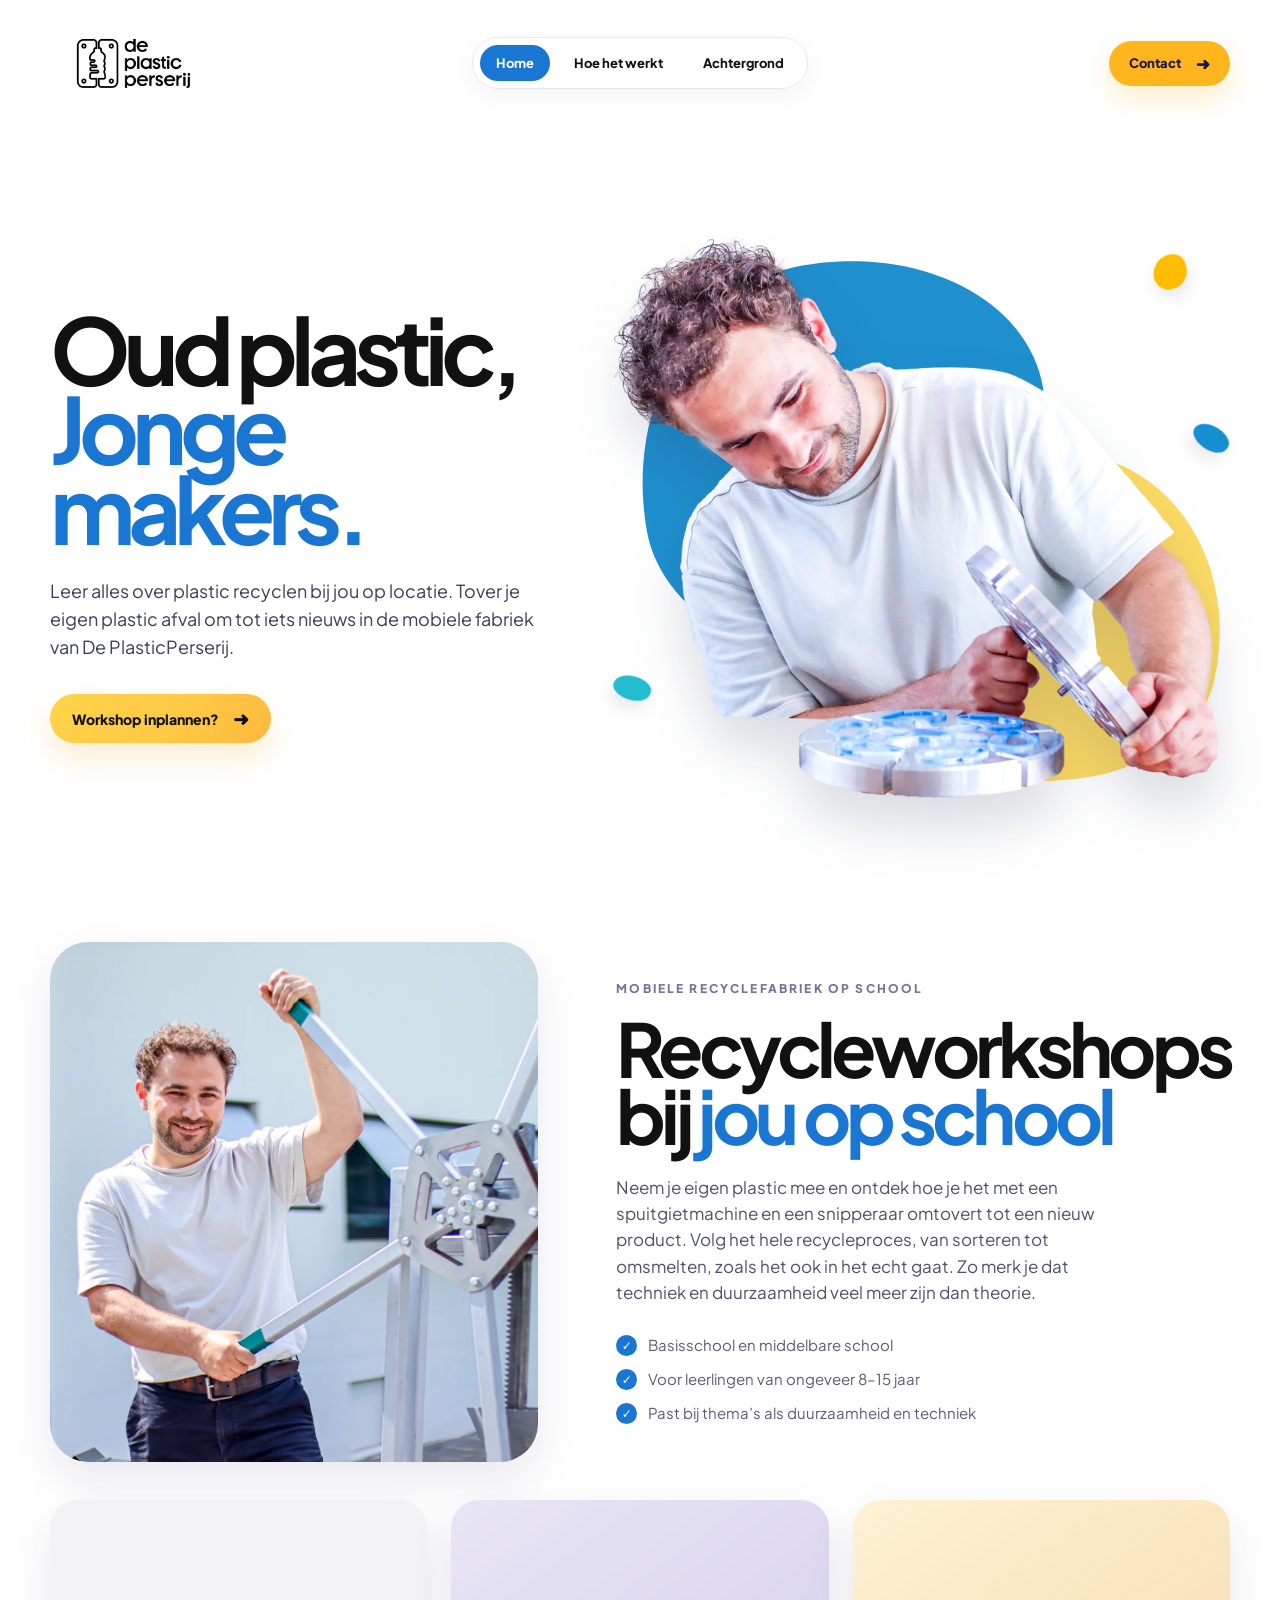
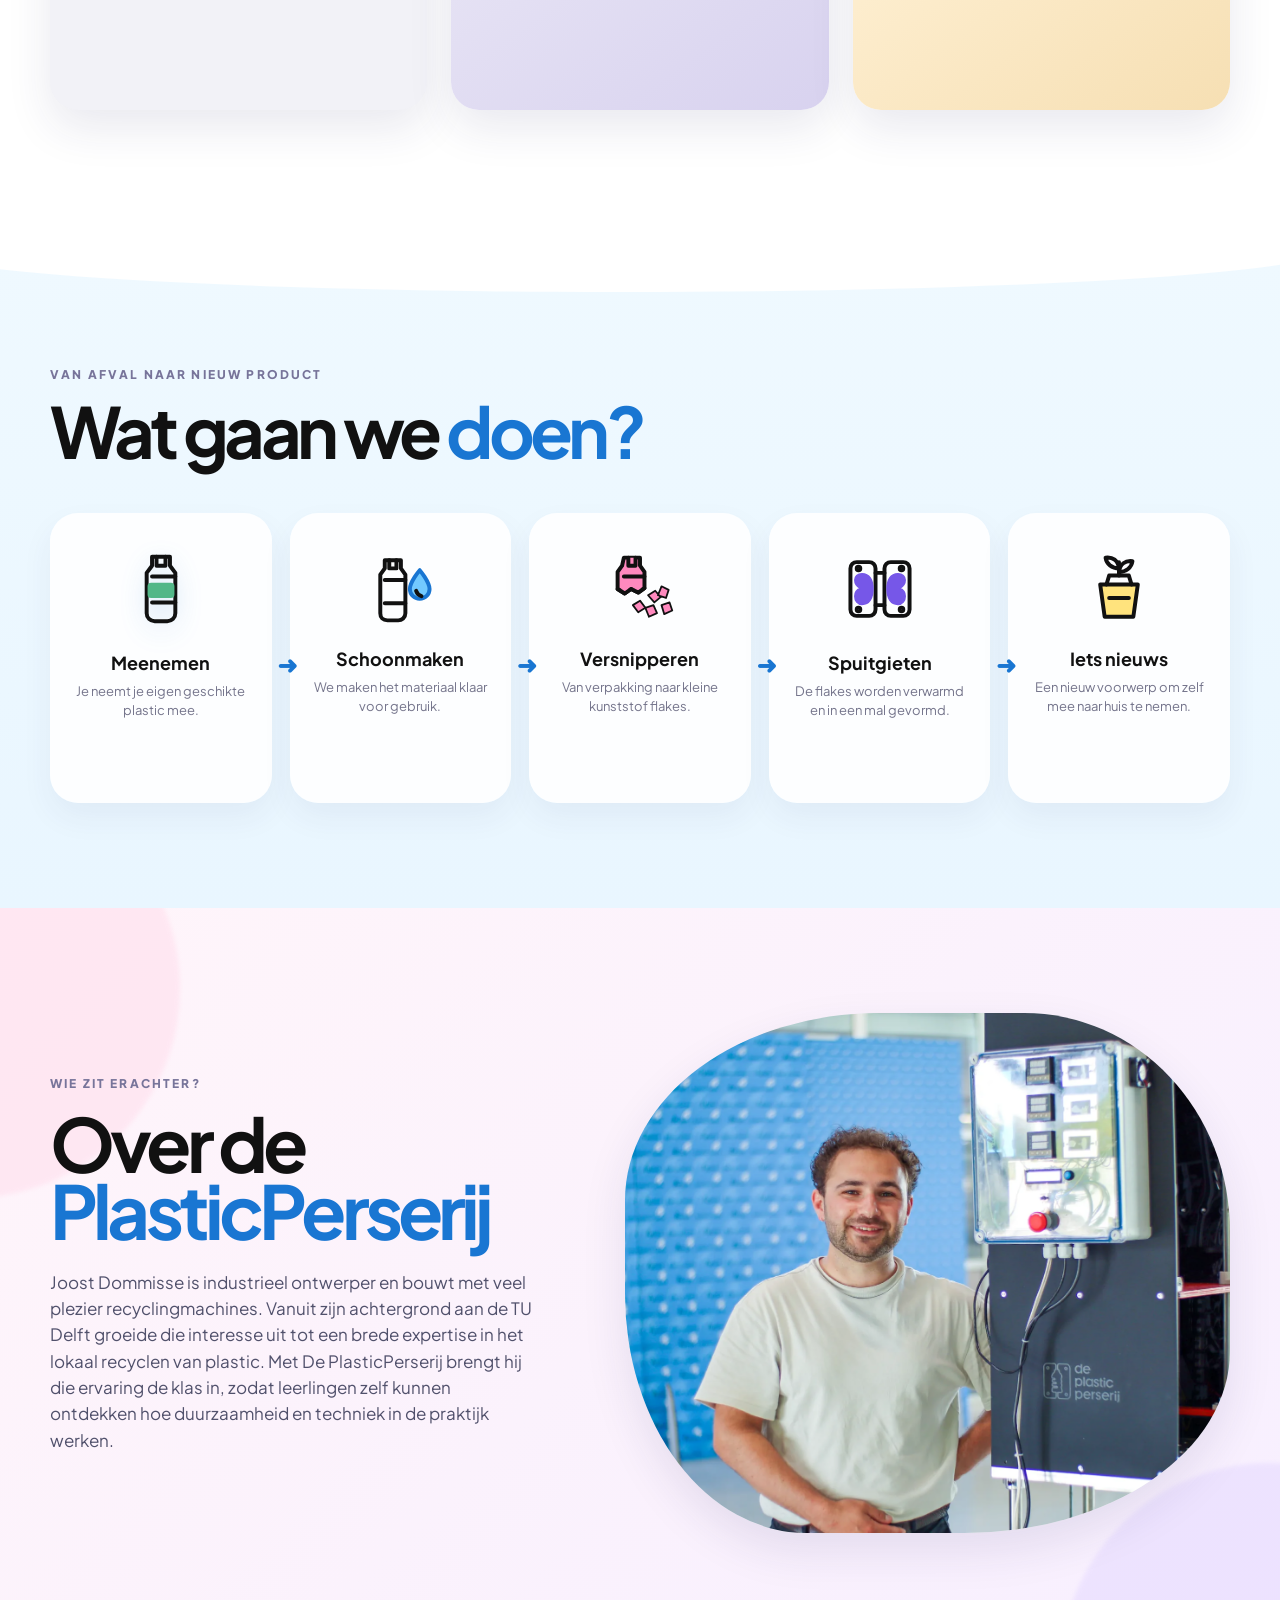
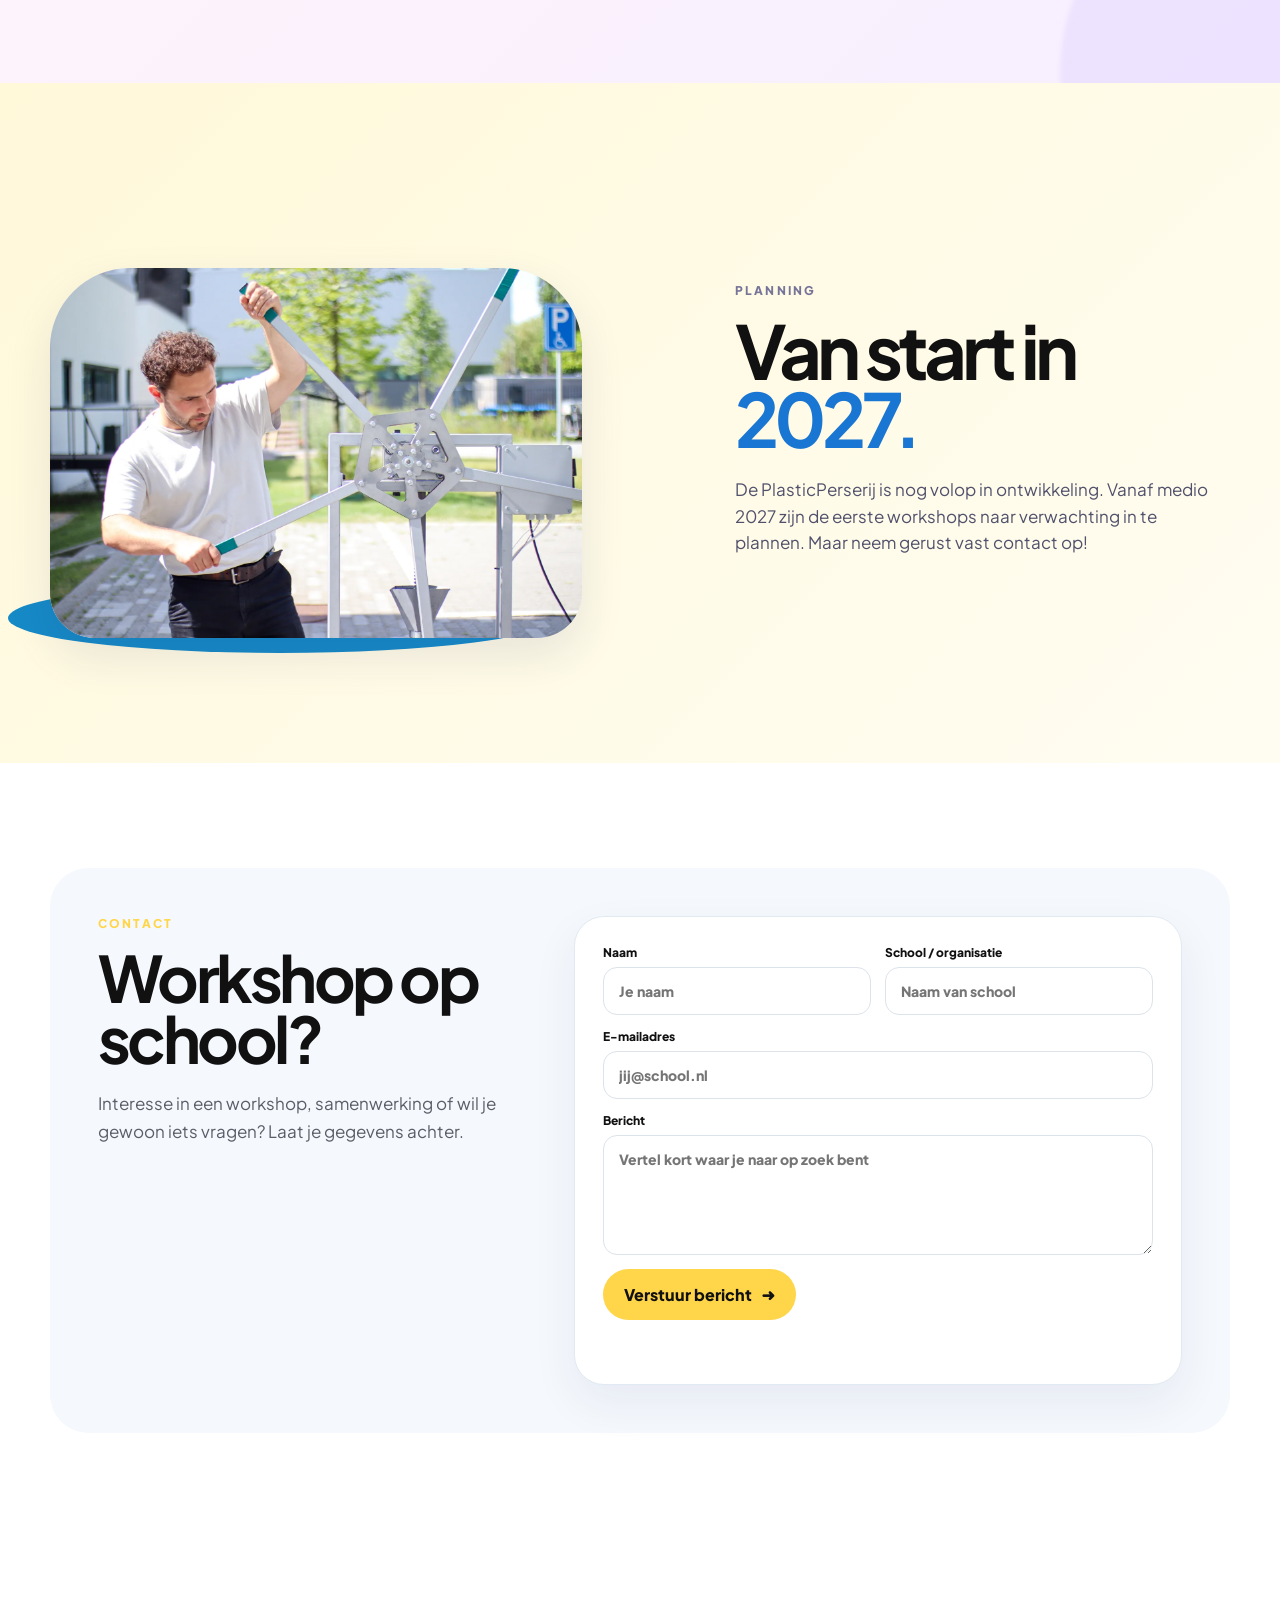
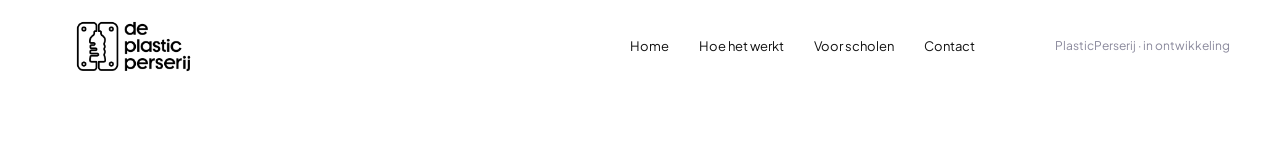
==== commit 03ae44c5: "Add files via upload" ====
--- a/index.html
+++ b/index.html
@@ -137,7 +137,7 @@
 .workshop-info{display:grid;grid-template-columns:repeat(3,1fr);gap:12px;margin-top:28px}.workshop-pill{padding:18px;border-radius:20px;background:#f4f9ff;border:1px solid #dceeff}.workshop-pill strong,.workshop-pill span{display:block}.workshop-pill strong{font-size:14px;margin-bottom:6px}.workshop-pill span{font-size:12px;line-height:1.45;color:#666b75}
 .factory-box{margin-top:28px;padding:24px;border-radius:28px;background:#111;color:#fff}.factory-intro{display:flex;justify-content:space-between;gap:20px;align-items:end;margin-bottom:18px}.factory-intro strong{font-size:22px}.factory-intro span{font-size:12px;opacity:.7}.factory-grid{display:grid;grid-template-columns:repeat(2,1fr);gap:10px}.factory-grid>div{padding:15px;border-radius:16px;background:rgba(255,255,255,.09)}.factory-grid b,.factory-grid span{display:block}.factory-grid b{color:#ffd54a;margin-bottom:5px}.factory-grid span,.secondary-note{font-size:12px;line-height:1.45;opacity:.82}.secondary-note{margin:16px 0 0!important;color:#fff!important;max-width:none!important}
 .step .num{display:none!important}.step-visual svg{width:86px;height:86px}.step:nth-child(1) .step-visual svg{filter:drop-shadow(0 8px 12px rgba(25,118,210,.16))}.step:nth-child(4) .step-visual{background:#fff3c4;border-radius:24px;width:110px;margin:0 auto 4px}.step:nth-child(1) .step-visual{background:#e9f6ff;border-radius:24px;width:110px;margin:0 auto 4px}
-.contact-section{padding:110px 0;background:#fff}.contact-inner{display:grid!important;grid-template-columns:.8fr 1.2fr;gap:80px;align-items:start!important}.contact-copy h2{font-size:clamp(44px,5vw,68px);letter-spacing:-.055em;line-height:.95;margin:16px 0 22px}.contact-copy p{color:#5b5d68;line-height:1.6}.contact-form{display:grid;gap:14px;padding:28px;border-radius:30px;background:#f5f9fd}.field-row{display:grid;grid-template-columns:1fr 1fr;gap:14px}.contact-form label{font-size:12px;font-weight:800;display:grid;gap:7px}.contact-form input,.contact-form textarea{width:100%;border:1px solid #dce3ea;border-radius:14px;background:#fff;padding:14px 15px;font:inherit;font-size:14px;outline:none}.contact-form input:focus,.contact-form textarea:focus{border-color:#1976d2;box-shadow:0 0 0 3px rgba(25,118,210,.1)}.contact-submit{justify-self:start;border:0;border-radius:999px;padding:15px 21px;background:#ffd54a;color:#111;font:inherit;font-weight:900;cursor:pointer}.contact-form small{color:#7b7f87}
+.contact-section{padding:110px 0;background:#fff}.contact-inner{display:grid!important;grid-template-columns:.8fr 1.2fr;gap:80px;align-items:start!important}.contact-copy h2{font-size:clamp(44px,5vw,68px);letter-spacing:-.055em;line-height:.95;margin:16px 0 22px}.contact-copy p{color:#5b5d68;line-height:1.6}.contact-form{display:grid;gap:14px;padding:28px;border-radius:30px;background:#f5f9fd}.field-row{display:grid;grid-template-columns:1fr 1fr;gap:14px}.contact-form label{font-size:12px;font-weight:800;display:grid;gap:7px}.contact-form input,.contact-form textarea{width:100%;border:1px solid #dce3ea;border-radius:14px;background:#fff;padding:14px 15px;font:inherit;font-size:14px;outline:none}.contact-form input:focus,.contact-form textarea:focus{border-color:#1976d2;box-shadow:0 0 0 3px rgba(25,118,210,.1)}.contact-submit{justify-self:start;border:0;border-radius:999px;padding:15px 21px;background:#ffd54a;color:#111;font:inherit;font-weight:900;cursor:pointer}.contact-form small{color:#7b7f87}.form-status{min-height:22px;font-size:14px;font-weight:800;line-height:1.45}.form-status.success{color:#18794e}.form-status.error{color:#b42318}.contact-submit:disabled{opacity:.65;cursor:wait}
 @media(max-width:900px){.workshop-info,.factory-grid,.field-row,.contact-inner{grid-template-columns:1fr}.contact-inner{gap:38px}.factory-intro{display:block}.factory-intro span{display:block;margin-top:6px}.school{padding-top:80px!important}}
 </style><style>
 /* v8 refinements */
@@ -170,9 +170,9 @@
 <section class="hero"><div class="wrap hero-grid"><div><h1>Oud plastic, <span class="accent">Jonge makers.</span></h1><p>Leer alles over plastic recyclen bij jou op locatie. Tover je eigen plastic afval om tot iets nieuws in de mobiele fabriek van De PlasticPerserij.</p><a class="button" href="#contact">Workshop inplannen? <span>➜</span></a></div><div class="visual"><div class="blob purple"></div><div class="blob yellow"></div><div class="photo hero-photo"><img alt="" aria-label="Afbeelding vergroten" class="zoomable-image" decoding="async" fetchpriority="high" loading="eager" role="button" src="images/hero.webp" tabindex="0"/></div><i class="flake f1"></i><i class="flake f2"></i><i class="flake f3"></i></div></div></section>
 <section class="machines"><div class="wrap"><div class="machine-feature"><div class="photo machine-photo"><img alt="" aria-label="Afbeelding vergroten" class="zoomable-image" decoding="async" loading="lazy" role="button" src="images/workshop-machine.webp" tabindex="0"/></div><div class="machine-copy"><div class="eyebrow">Mobiele recyclefabriek op school</div><h2>Recycleworkshops bij <span class="accent">jou op school</span></h2><p>Neem je eigen plastic mee en ontdek hoe je het met een spuitgietmachine en een snipperaar omtovert tot een nieuw product. Volg het hele recycleproces, van sorteren tot omsmelten, zoals het ook in het echt gaat. Zo merk je dat techniek en duurzaamheid veel meer zijn dan theorie.</p><div class="ticks"><div class="tick"><i>✓</i><span>Basisschool en middelbare school</span></div><div class="tick"><i>✓</i><span>Voor leerlingen van ongeveer 8–15 jaar</span></div><div class="tick"><i>✓</i><span>Past bij thema’s als duurzaamheid en techniek</span></div></div></div></div><div class="mini-gallery"><div class="photo mini-photo"><img alt="" aria-label="Afbeelding vergroten" class="zoomable-image" decoding="async" loading="lazy" role="button" src="images/flakes-tubs.webp" tabindex="0"/></div><div class="photo mini-photo"><img alt="" aria-label="Afbeelding vergroten" class="zoomable-image" decoding="async" loading="lazy" role="button" src="images/cup-flakes.webp" tabindex="0"/></div><div class="photo mini-photo"><img alt="" aria-label="Afbeelding vergroten" class="zoomable-image" decoding="async" loading="lazy" role="button" src="images/mold-products.webp" tabindex="0"/></div></div></div></section><section class="process-band" id="proces"><div class="wrap"><div class="eyebrow">Van afval naar nieuw product</div><h2 class="section-title">Wat gaan we <span class="accent">doen?</span></h2><div class="steps"><article class="step"><div class="step-visual"><svg aria-hidden="true" viewbox="0 0 96 96"><g class="icon-stroke"><path d="M38 12h20v10l6 8v45c0 5-4 9-9 9H41c-5 0-9-4-9-9V30l6-8z"></path><path d="M38 34h26M38 63h26"></path><path d="M43 12v10h10V12"></path><rect class="bottle-label" height="15" rx="3" width="28" x="34" y="42"></rect></g></svg></div><h3>Meenemen</h3><p>Je neemt je eigen geschikte plastic mee.</p></article><article class="step"><div class="step-visual"><svg aria-hidden="true" viewbox="0 0 96 96"><g class="icon-stroke"><path d="M31 16h18v9l5 7v43c0 5-4 8-8 8H34c-5 0-8-3-8-8V32l5-7z"></path><path d="M31 38h23M31 64h23"></path><path d="M36 16v9h8v-9"></path><path class="drop" d="M70 27s-11 13-11 21a11 11 0 0 0 22 0c0-8-11-21-11-21z"></path><path d="M66 50c1 3 3 5 6 6"></path></g></svg></div><h3>Schoonmaken</h3><p>We maken het materiaal klaar voor gebruik.</p></article><article class="step"><div class="step-visual"><svg aria-hidden="true" viewbox="0 0 96 96"><g class="icon-stroke"><path d="M30 13h18v9l5 7v18l-7 5-8-4-7 5-8-5V29l5-7z"></path><path d="M30 34h23M35 13v9h8v-9"></path><path d="M23 48l8 5 7-5 8 4 7-5"></path><path class="flake" d="M57 55l8-5 6 7-7 6zM72 45l8 4-3 9-9-3zM54 69l9-3 4 9-9 4zM72 66l9-3 3 9-9 4zM40 66l8-5 6 8-8 5z"></path></g></svg></div><h3>Versnipperen</h3><p>Van verpakking naar kleine kunststof flakes.</p></article><article class="step"><div class="step-visual"><svg aria-hidden="true" viewbox="0 0 96 96"><g class="icon-stroke"><rect height="60" rx="7" width="28" x="15" y="18"></rect><rect height="60" rx="7" width="28" x="53" y="18"></rect><path d="M43 30h10M43 66h10"></path><path class="mold-fill" d="M28 31c8 0 12 7 12 17s-4 17-12 17c-5 0-8-4-8-9 0-4 2-7 6-9-4-2-6-5-6-9 0-4 3-7 8-7zM68 31c-8 0-12 7-12 17s4 17 12 17c5 0 8-4 8-9 0-4-2-7-6-9 4-2 6-5 6-9 0-4-3-7-8-7z"></path><circle cx="24" cy="25" r="2"></circle><circle cx="72" cy="25" r="2"></circle><circle cx="24" cy="71" r="2"></circle><circle cx="72" cy="71" r="2"></circle></g></svg></div><h3>Spuitgieten</h3><p>De flakes worden verwarmd en in een mal gevormd.</p></article><article class="step"><div class="step-visual"><svg aria-hidden="true" viewbox="0 0 96 96"><g class="icon-stroke"><path d="M27 43h42l-5 36H32z"></path><path d="M34 43l3-10h22l3 10"></path><path d="M48 33V18"></path><path d="M48 25c-8 0-14-5-15-12 8-1 14 3 15 12zM48 29c8 0 14-5 15-12-8-1-14 3-15 12z"></path><path d="M37 58h22"></path></g></svg></div><h3>Iets nieuws</h3><p>Een nieuw voorwerp om zelf mee naar huis te nemen.</p></article></div></div></section>
 <section class="school" id="achtergrond"><div class="wrap school-grid"><div class="school-copy"><div class="eyebrow">Wie zit erachter?</div><h2>Over de <span class="accent">PlasticPerserij</span></h2><p>Joost Dommisse is industrieel ontwerper en bouwt met veel plezier recyclingmachines. Vanuit zijn achtergrond aan de TU Delft groeide die interesse uit tot een brede expertise in het lokaal recyclen van plastic. Met De PlasticPerserij brengt hij die ervaring de klas in, zodat leerlingen zelf kunnen ontdekken hoe duurzaamheid en techniek in de praktijk werken.</p></div><div class="photo school-photo"><img alt="Joost naast de automatische spuitgietmachine" aria-label="Afbeelding vergroten" class="zoomable-image" decoding="async" loading="lazy" role="button" src="images/joost-automatic-machine.webp" tabindex="0"/></div></div></section>
-<section class="progress" id="ontwikkeling"><div class="wrap progress-grid"><div class="van"><div class="photo"><img alt="Joost werkt met de handmatige spuitgietmachine" aria-label="Afbeelding vergroten" class="zoomable-image" decoding="async" loading="lazy" role="button" src="images/joost-manual-machine.webp" tabindex="0"/></div></div><div class="progress-copy"><div class="eyebrow">Planning</div><h2>Van start in <span class="accent">2027.</span></h2><p>De PlasticPerserij is nog volop in ontwikkeling. Vanaf medio 2027 zijn de eerste workshops naar verwachting in te plannen. Maar neem gerust vast contact op!</p></div></div></section><section class="contact-section" id="contact"><div class="wrap contact-inner"><div class="contact-copy"><div class="eyebrow">Contact</div><h2>Workshop op school?</h2><p>Interesse in een workshop, samenwerking of wil je gewoon iets vragen? Laat je gegevens achter.</p></div><form class="contact-form" id="contactForm"><div class="field-row"><label>Naam<input name="name" placeholder="Je naam" required="" type="text"/></label><label>School / organisatie<input name="school" placeholder="Naam van school" type="text"/></label></div><label>E-mailadres<input name="email" placeholder="jij@school.nl" required="" type="email"/></label><label>Bericht<textarea name="message" placeholder="Vertel kort waar je naar op zoek bent" required="" rows="5"></textarea></label><button class="contact-submit" type="submit">Verstuur bericht <span>➜</span></button></form></div></section>
+<section class="progress" id="ontwikkeling"><div class="wrap progress-grid"><div class="van"><div class="photo"><img alt="Joost werkt met de handmatige spuitgietmachine" aria-label="Afbeelding vergroten" class="zoomable-image" decoding="async" loading="lazy" role="button" src="images/joost-manual-machine.webp" tabindex="0"/></div></div><div class="progress-copy"><div class="eyebrow">Planning</div><h2>Van start in <span class="accent">2027.</span></h2><p>De PlasticPerserij is nog volop in ontwikkeling. Vanaf medio 2027 zijn de eerste workshops naar verwachting in te plannen. Maar neem gerust vast contact op!</p></div></div></section><section class="contact-section" id="contact"><div class="wrap contact-inner"><div class="contact-copy"><div class="eyebrow">Contact</div><h2>Workshop op school?</h2><p>Interesse in een workshop, samenwerking of wil je gewoon iets vragen? Laat je gegevens achter.</p></div><form action="https://formspree.io/f/maeqazad" class="contact-form" id="contactForm" method="POST"><div class="field-row"><label>Naam<input name="name" placeholder="Je naam" required="" type="text"/></label><label>School / organisatie<input name="school" placeholder="Naam van school" type="text"/></label></div><label>E-mailadres<input name="email" placeholder="jij@school.nl" required="" type="email"/></label><label>Bericht<textarea name="message" placeholder="Vertel kort waar je naar op zoek bent" required="" rows="5"></textarea></label><button class="contact-submit" type="submit">Verstuur bericht <span>➜</span></button><div aria-live="polite" class="form-status" id="formStatus" role="status"></div></form></div></section>
 </main>
-<footer><div class="wrap footer-inner"><a class="logo logo-image footer-logo" href="#top"><img alt="De Plastic Perserij" decoding="async" loading="lazy" src="images/logo.png"/></a><div class="footer-links"><a href="#top">Home</a><a href="#proces">Hoe het werkt</a><a href="#scholen">Voor scholen</a><a href="mailto:hoi@plasticperserij.nl">Contact</a></div><div class="small">PlasticPerserij · in ontwikkeling</div></div></footer>
+<footer><div class="wrap footer-inner"><a class="logo logo-image footer-logo" href="#top"><img alt="De Plastic Perserij" decoding="async" loading="lazy" src="images/logo.png"/></a><div class="footer-links"><a href="#top">Home</a><a href="#proces">Hoe het werkt</a><a href="#scholen">Voor scholen</a><a href="mailto:hallo@plasticperserij.com">Contact</a></div><div class="small">PlasticPerserij · in ontwikkeling</div></div></footer>
 <script>
 (()=>{
   const q=(s,c=document)=>[...c.querySelectorAll(s)];
@@ -235,4 +235,4 @@
   box?.addEventListener('click',e=>{if(e.target===box) closeImage();});
   document.addEventListener('keydown',e=>{if(e.key==='Escape'&&box?.classList.contains('open')) closeImage();});
 })();
-</script><script>document.getElementById('contactForm')?.addEventListener('submit',function(e){e.preventDefault();const f=new FormData(this);const subject=encodeURIComponent('Contact via PlasticPerserij.com');const body=encodeURIComponent(`Naam: ${f.get('name')}\nSchool / organisatie: ${f.get('school')||'-'}\nE-mail: ${f.get('email')}\n\n${f.get('message')}`);window.location.href=`mailto:plasticperserij@gmail.com?subject=${subject}&body=${body}`;});</script></body></html>
+</script><script>document.getElementById('contactForm')?.addEventListener('submit',async function(e){e.preventDefault();const form=this;const button=form.querySelector('.contact-submit');const status=document.getElementById('formStatus');const original=button.innerHTML;button.disabled=true;button.textContent='Versturen…';status.className='form-status';status.textContent='';try{const response=await fetch(form.action,{method:'POST',body:new FormData(form),headers:{'Accept':'application/json'}});if(response.ok){form.reset();status.className='form-status success';status.textContent='Bedankt! Je bericht is verstuurd.';}else{throw new Error('Formspree response was not OK');}}catch(error){status.className='form-status error';status.textContent='Het versturen is niet gelukt. Probeer het nog eens of mail naar hallo@plasticperserij.com.';}finally{button.disabled=false;button.innerHTML=original;}});</script></body></html>
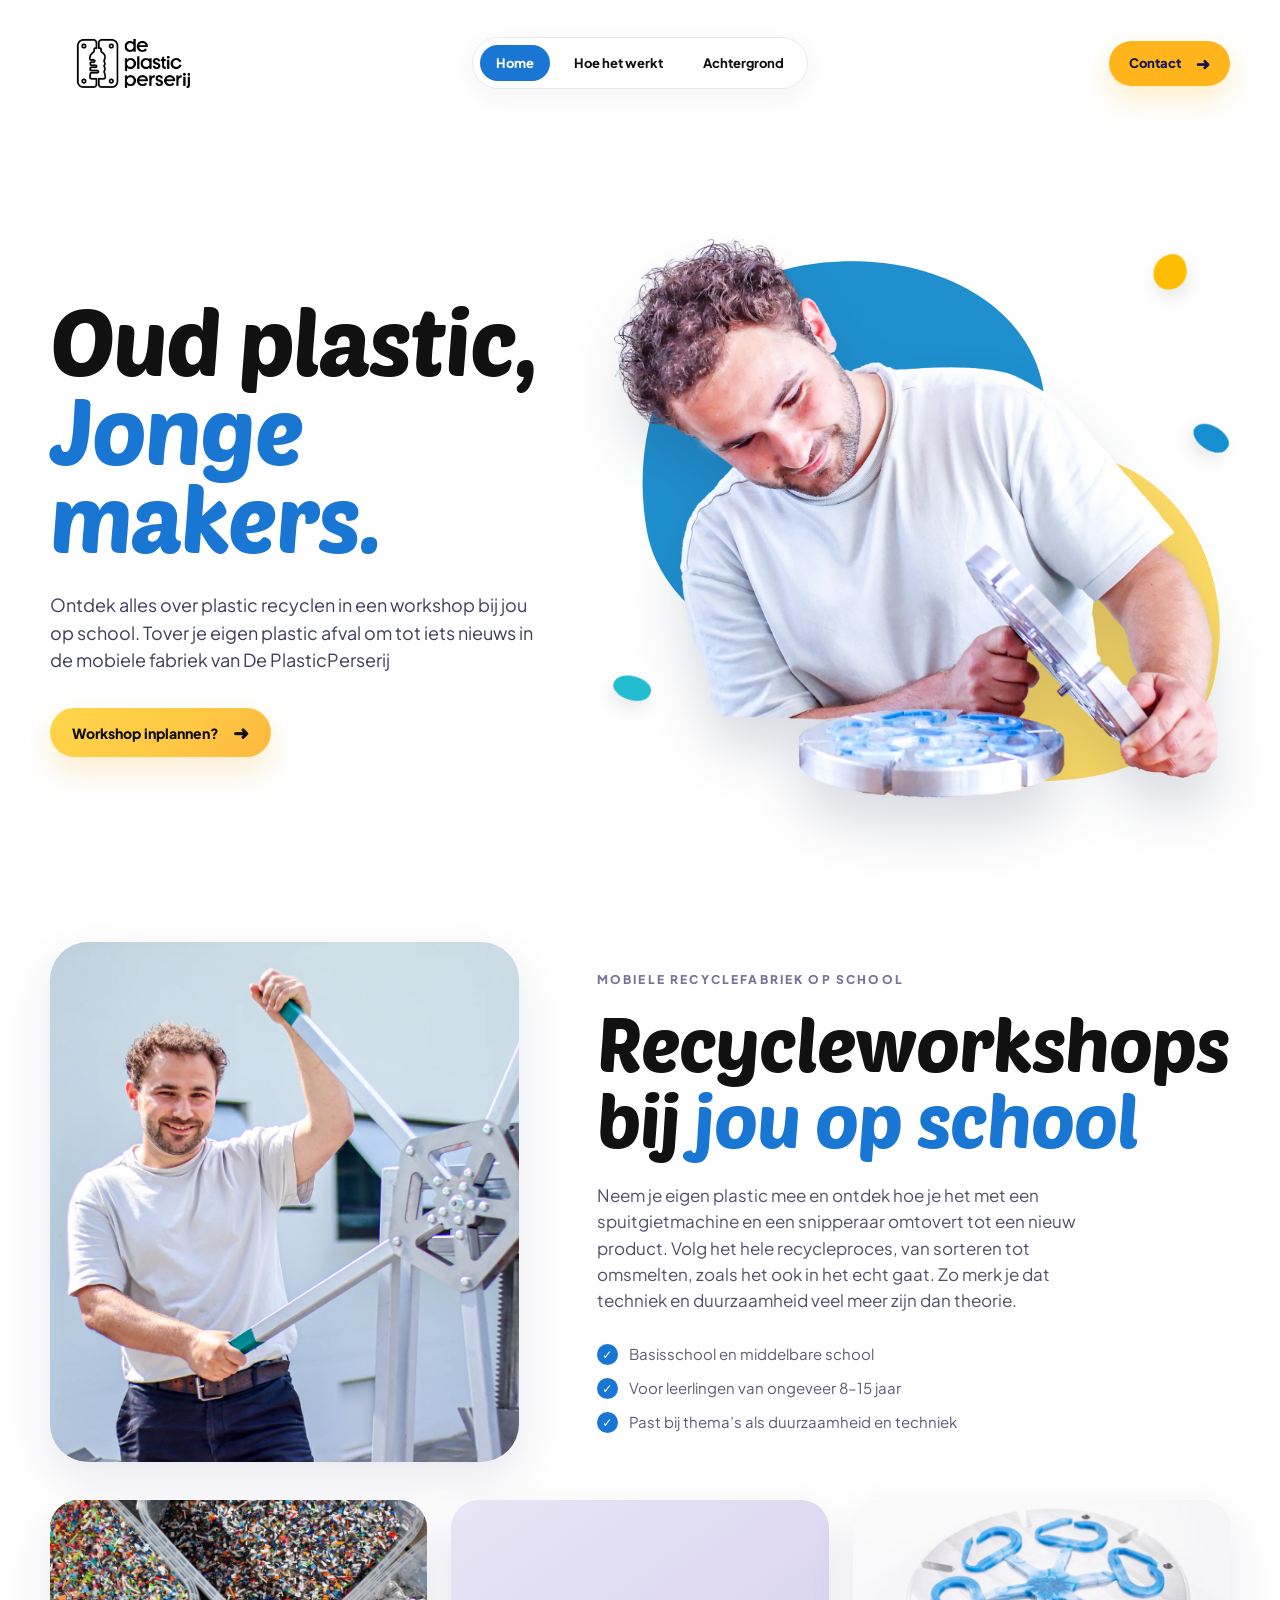
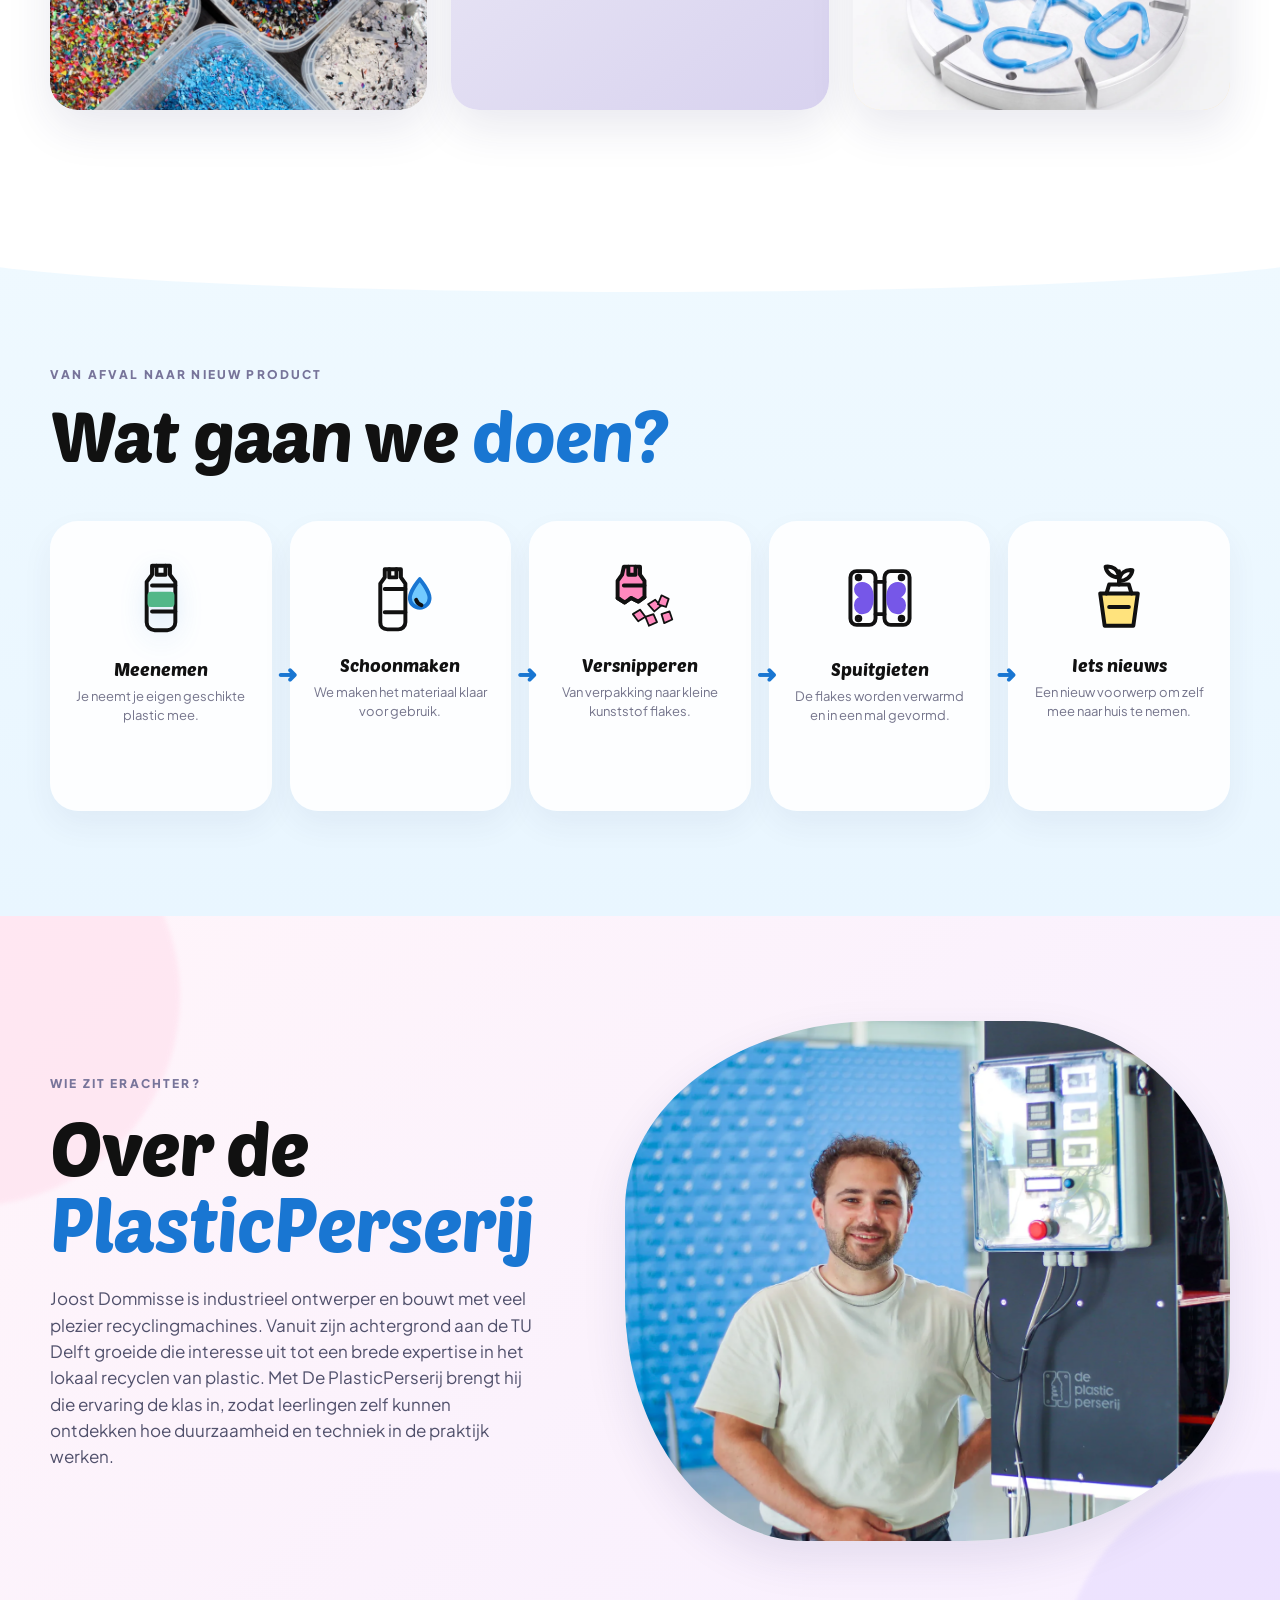
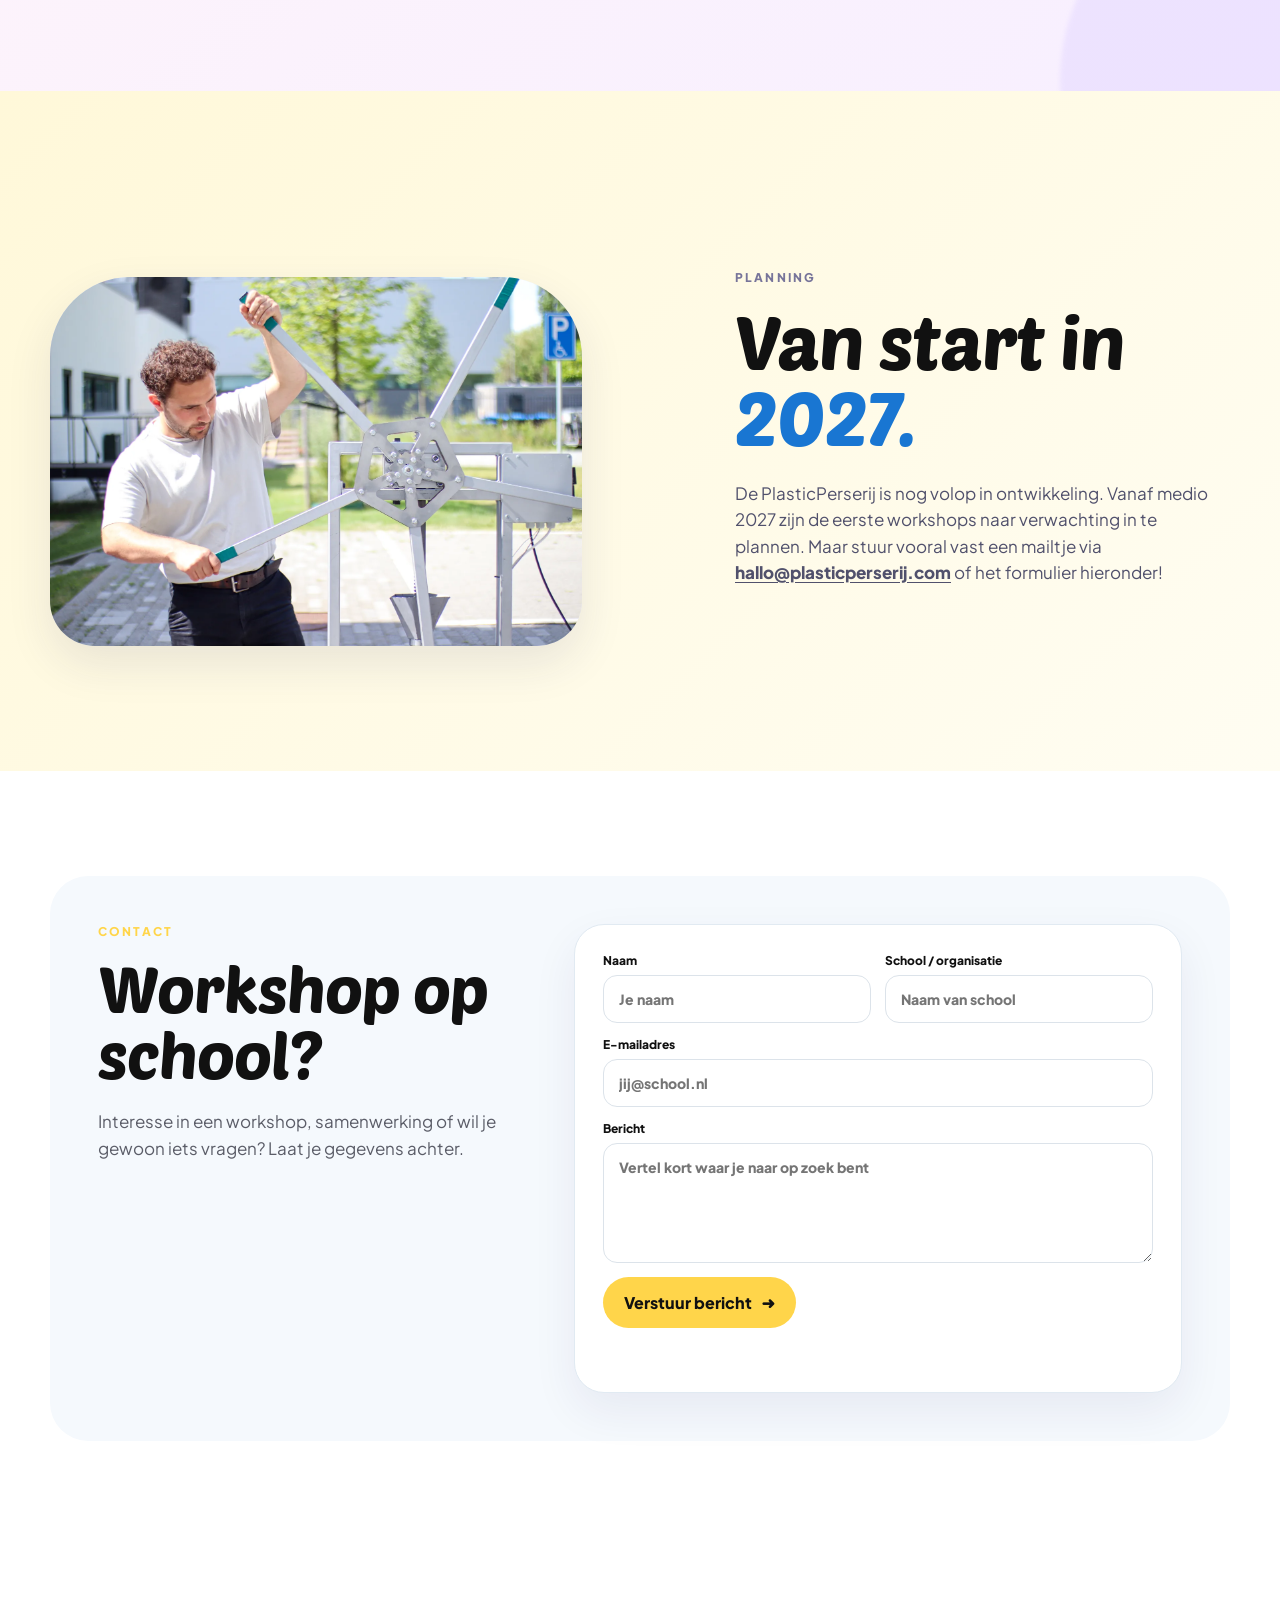
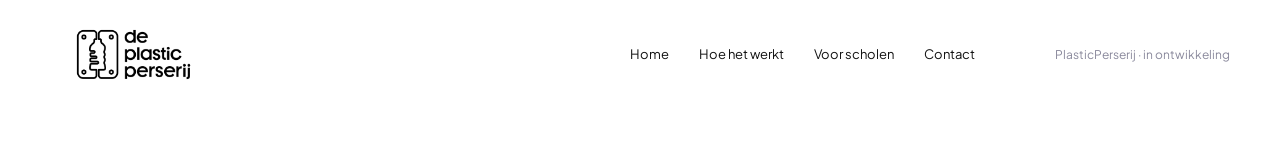
==== commit 11e6a5cb: "Website update: Poetsen One, SEO, favicon en mobile fixes" ====
--- a/index.html
+++ b/index.html
@@ -5,11 +5,11 @@
 <head>
 <meta charset="utf-8"/>
 <meta content="width=device-width, initial-scale=1" name="viewport"/>
-<title>PlasticPerserij — mobiele recycleworkshops</title>
+<title>Plastic recyclen op school | De PlasticPerserij</title>
 <link href="https://fonts.googleapis.com" rel="preconnect"/>
 <link crossorigin="" href="https://fonts.gstatic.com" rel="preconnect"/>
-<link href="https://fonts.googleapis.com/css2?family=Plus+Jakarta+Sans:wght@400;500;600;700;800&amp;display=swap" rel="stylesheet"/>
-<meta content="PlasticPerserij bouwt aan mobiele recycleworkshops waarin kinderen hun eigen plastic verwerken tot iets nieuws." name="description"/>
+<link href="https://fonts.googleapis.com/css2?family=Plus+Jakarta+Sans:wght@400;500;600;700;800&amp;family=Poetsen+One&amp;display=swap" rel="stylesheet"/>
+<meta content="De PlasticPerserij: recycleworkshops op scholen waarin leerlingen hun eigen plastic sorteren, versnipperen en spuitgieten tot iets nieuws." name="description"/>
 <style>
 :root{--navy:#111111;--purple:#1976d2;--purple2:#43a7e8;--yellow:#ffd54a;--sky:#eef8ff;--lilac:#f2f7fb;--pink:#f7f3ee;--cream:#fff9df;--muted:#62666d;--line:#e7e9ec;--white:#fff;--shadow:0 18px 45px rgba(39,35,94,.10);--r:30px}
 *{box-sizing:border-box}html{scroll-behavior:smooth}body{margin:0;background:#fff;color:var(--navy);font-family:"Plus Jakarta Sans",system-ui,-apple-system,BlinkMacSystemFont,"Segoe UI",sans-serif}a{color:inherit}.wrap{width:min(1180px,calc(100% - 48px));margin:auto}.eyebrow{font-size:12px;letter-spacing:.18em;text-transform:uppercase;font-weight:900;color:#77749a}.accent{color:var(--purple)}
@@ -62,6 +62,9 @@
 .step:nth-child(1) .step-visual svg{stroke:#2587d8}.step:nth-child(2) .step-visual svg{stroke:#d99b00}.step:nth-child(3) .step-visual svg{stroke:#dc5e98}.step:nth-child(4) .step-visual svg{stroke:#6557df}.step:nth-child(5) .step-visual svg{stroke:#248b60}
 @media(max-width:900px){header{height:96px}.logo-image{width:190px;height:72px}.contact-cta{padding:12px 16px}.nav a{padding:9px 11px}}
 @media(max-width:680px){.logo-image{width:170px;height:66px}.nav{display:none}.contact-cta span{display:none}}
+
+/* Poetsen One for headings */
+h1,h2,h3{font-family:"Poetsen One","Plus Jakarta Sans",sans-serif;font-weight:400;letter-spacing:-.015em;line-height:1.02}
 </style>
 <style>
 /* v3 feedback pass */
@@ -163,32 +166,72 @@
 .contact-submit span{margin-left:7px;animation:arrowNudge 1.6s ease-in-out infinite}
 .step:not(:last-child):after{content:"➜";font-size:24px;font-weight:950}
 .step-visual .flake{animation:none!important;transform:none!important;will-change:auto!important}
-</style><link href="https://plasticperserij.com/" rel="canonical"/></head>
+</style>
+<style>
+/* Mobile stability + static process section */
+.van:after{display:none!important}
+.progress-copy p a{color:inherit;font-weight:800;text-underline-offset:3px}
+.process-band,.process-band *{animation:none!important;transition:none!important}
+.process-band .reveal,.process-band .reveal.in{opacity:1!important;transform:none!important}
+.process-band:before,.process-band:after{transform:none!important}
+.step .num,.step-visual,.step-visual *{animation:none!important;transition:none!important;transform:none!important;will-change:auto!important}
+@media(max-width:900px){
+  .machine-feature,.school-grid,.progress-grid,.contact-inner,.hero-grid{min-width:0}
+  .machine-copy,.school-copy,.progress-copy,.contact-copy{min-width:0}
+  .machine-copy h2,.school-copy h2,.progress-copy h2,.contact-copy h2,.section-title{font-size:clamp(38px,11vw,50px);overflow-wrap:break-word}
+  .machine-copy p,.school-copy p,.progress-copy p{overflow-wrap:anywhere}
+}
+@media(max-width:480px){
+  .wrap{width:min(100% - 32px,1180px)}
+  .machine-copy h2,.school-copy h2,.progress-copy h2,.contact-copy h2,.section-title{font-size:clamp(36px,10.5vw,44px);line-height:.96;letter-spacing:-.05em}
+  .machine-copy p,.school-copy p,.progress-copy p{font-size:16px}
+}
+</style>
+<meta property="og:type" content="website"/>
+<meta property="og:locale" content="nl_NL"/>
+<meta property="og:site_name" content="De PlasticPerserij"/>
+<meta property="og:title" content="Plastic recyclen op school | De PlasticPerserij"/>
+<meta property="og:description" content="De PlasticPerserij: recycleworkshops op scholen waarin leerlingen hun eigen plastic sorteren, versnipperen en spuitgieten tot iets nieuws."/>
+<meta property="og:url" content="https://plasticperserij.com/"/>
+<meta property="og:image" content="https://plasticperserij.com/images/hero.webp"/>
+<script type="application/ld+json">
+{
+  "@context": "https://schema.org",
+  "@type": "Organization",
+  "name": "De PlasticPerserij",
+  "url": "https://plasticperserij.com/",
+  "email": "hallo@plasticperserij.com",
+  "description": "De PlasticPerserij geeft mobiele recycleworkshops op scholen waarin leerlingen zelf plastic recyclen."
+}
+</script>
+<link rel="apple-touch-icon" sizes="180x180" href="/apple-touch-icon.png">
+<link rel="icon" type="image/png" sizes="32x32" href="/favicon-32x32.png">
+<link rel="icon" type="image/png" sizes="16x16" href="/favicon-16x16.png">
+<link rel="icon" href="/favicon.ico" sizes="any">
+<link rel="manifest" href="/site.webmanifest">
+<link href="https://plasticperserij.com/" rel="canonical"/></head>
 <body>
 <header><div class="wrap header-inner"><a class="logo logo-image" href="#top"><img alt="De Plastic Perserij" decoding="async" loading="lazy" src="images/logo.png"/></a><nav class="nav"><a href="#top">Home</a><a href="#proces">Hoe het werkt</a><a href="#achtergrond">Achtergrond</a></nav><a class="status contact-cta" href="#contact">Contact <span>➜</span></a></div></header>
 <main id="top">
-<section class="hero"><div class="wrap hero-grid"><div><h1>Oud plastic, <span class="accent">Jonge makers.</span></h1><p>Leer alles over plastic recyclen bij jou op locatie. Tover je eigen plastic afval om tot iets nieuws in de mobiele fabriek van De PlasticPerserij.</p><a class="button" href="#contact">Workshop inplannen? <span>➜</span></a></div><div class="visual"><div class="blob purple"></div><div class="blob yellow"></div><div class="photo hero-photo"><img alt="" aria-label="Afbeelding vergroten" class="zoomable-image" decoding="async" fetchpriority="high" loading="eager" role="button" src="images/hero.webp" tabindex="0"/></div><i class="flake f1"></i><i class="flake f2"></i><i class="flake f3"></i></div></div></section>
-<section class="machines"><div class="wrap"><div class="machine-feature"><div class="photo machine-photo"><img alt="" aria-label="Afbeelding vergroten" class="zoomable-image" decoding="async" loading="lazy" role="button" src="images/workshop-machine.webp" tabindex="0"/></div><div class="machine-copy"><div class="eyebrow">Mobiele recyclefabriek op school</div><h2>Recycleworkshops bij <span class="accent">jou op school</span></h2><p>Neem je eigen plastic mee en ontdek hoe je het met een spuitgietmachine en een snipperaar omtovert tot een nieuw product. Volg het hele recycleproces, van sorteren tot omsmelten, zoals het ook in het echt gaat. Zo merk je dat techniek en duurzaamheid veel meer zijn dan theorie.</p><div class="ticks"><div class="tick"><i>✓</i><span>Basisschool en middelbare school</span></div><div class="tick"><i>✓</i><span>Voor leerlingen van ongeveer 8–15 jaar</span></div><div class="tick"><i>✓</i><span>Past bij thema’s als duurzaamheid en techniek</span></div></div></div></div><div class="mini-gallery"><div class="photo mini-photo"><img alt="" aria-label="Afbeelding vergroten" class="zoomable-image" decoding="async" loading="lazy" role="button" src="images/flakes-tubs.webp" tabindex="0"/></div><div class="photo mini-photo"><img alt="" aria-label="Afbeelding vergroten" class="zoomable-image" decoding="async" loading="lazy" role="button" src="images/cup-flakes.webp" tabindex="0"/></div><div class="photo mini-photo"><img alt="" aria-label="Afbeelding vergroten" class="zoomable-image" decoding="async" loading="lazy" role="button" src="images/mold-products.webp" tabindex="0"/></div></div></div></section><section class="process-band" id="proces"><div class="wrap"><div class="eyebrow">Van afval naar nieuw product</div><h2 class="section-title">Wat gaan we <span class="accent">doen?</span></h2><div class="steps"><article class="step"><div class="step-visual"><svg aria-hidden="true" viewbox="0 0 96 96"><g class="icon-stroke"><path d="M38 12h20v10l6 8v45c0 5-4 9-9 9H41c-5 0-9-4-9-9V30l6-8z"></path><path d="M38 34h26M38 63h26"></path><path d="M43 12v10h10V12"></path><rect class="bottle-label" height="15" rx="3" width="28" x="34" y="42"></rect></g></svg></div><h3>Meenemen</h3><p>Je neemt je eigen geschikte plastic mee.</p></article><article class="step"><div class="step-visual"><svg aria-hidden="true" viewbox="0 0 96 96"><g class="icon-stroke"><path d="M31 16h18v9l5 7v43c0 5-4 8-8 8H34c-5 0-8-3-8-8V32l5-7z"></path><path d="M31 38h23M31 64h23"></path><path d="M36 16v9h8v-9"></path><path class="drop" d="M70 27s-11 13-11 21a11 11 0 0 0 22 0c0-8-11-21-11-21z"></path><path d="M66 50c1 3 3 5 6 6"></path></g></svg></div><h3>Schoonmaken</h3><p>We maken het materiaal klaar voor gebruik.</p></article><article class="step"><div class="step-visual"><svg aria-hidden="true" viewbox="0 0 96 96"><g class="icon-stroke"><path d="M30 13h18v9l5 7v18l-7 5-8-4-7 5-8-5V29l5-7z"></path><path d="M30 34h23M35 13v9h8v-9"></path><path d="M23 48l8 5 7-5 8 4 7-5"></path><path class="flake" d="M57 55l8-5 6 7-7 6zM72 45l8 4-3 9-9-3zM54 69l9-3 4 9-9 4zM72 66l9-3 3 9-9 4zM40 66l8-5 6 8-8 5z"></path></g></svg></div><h3>Versnipperen</h3><p>Van verpakking naar kleine kunststof flakes.</p></article><article class="step"><div class="step-visual"><svg aria-hidden="true" viewbox="0 0 96 96"><g class="icon-stroke"><rect height="60" rx="7" width="28" x="15" y="18"></rect><rect height="60" rx="7" width="28" x="53" y="18"></rect><path d="M43 30h10M43 66h10"></path><path class="mold-fill" d="M28 31c8 0 12 7 12 17s-4 17-12 17c-5 0-8-4-8-9 0-4 2-7 6-9-4-2-6-5-6-9 0-4 3-7 8-7zM68 31c-8 0-12 7-12 17s4 17 12 17c5 0 8-4 8-9 0-4-2-7-6-9 4-2 6-5 6-9 0-4-3-7-8-7z"></path><circle cx="24" cy="25" r="2"></circle><circle cx="72" cy="25" r="2"></circle><circle cx="24" cy="71" r="2"></circle><circle cx="72" cy="71" r="2"></circle></g></svg></div><h3>Spuitgieten</h3><p>De flakes worden verwarmd en in een mal gevormd.</p></article><article class="step"><div class="step-visual"><svg aria-hidden="true" viewbox="0 0 96 96"><g class="icon-stroke"><path d="M27 43h42l-5 36H32z"></path><path d="M34 43l3-10h22l3 10"></path><path d="M48 33V18"></path><path d="M48 25c-8 0-14-5-15-12 8-1 14 3 15 12zM48 29c8 0 14-5 15-12-8-1-14 3-15 12z"></path><path d="M37 58h22"></path></g></svg></div><h3>Iets nieuws</h3><p>Een nieuw voorwerp om zelf mee naar huis te nemen.</p></article></div></div></section>
+<section class="hero"><div class="wrap hero-grid"><div><h1>Oud plastic, <span class="accent">Jonge makers.</span></h1><p>Ontdek alles over plastic recyclen in een workshop bij jou op school. Tover je eigen plastic afval om tot iets nieuws in de mobiele fabriek van De PlasticPerserij</p><a class="button" href="#contact">Workshop inplannen? <span>➜</span></a></div><div class="visual"><div class="blob purple"></div><div class="blob yellow"></div><div class="photo hero-photo"><img alt="Plastic recyclen tijdens een workshop" aria-label="Afbeelding vergroten" class="zoomable-image" decoding="async" fetchpriority="high" loading="eager" role="button" src="images/hero.webp" tabindex="0"/></div><i class="flake f1"></i><i class="flake f2"></i><i class="flake f3"></i></div></div></section>
+<section class="machines" id="scholen"><div class="wrap"><div class="machine-feature"><div class="photo machine-photo"><img alt="Machine voor het recyclen van plastic tijdens een workshop" aria-label="Afbeelding vergroten" class="zoomable-image" decoding="async" loading="lazy" role="button" src="images/workshop-machine.webp" tabindex="0"/></div><div class="machine-copy"><div class="eyebrow">Mobiele recyclefabriek op school</div><h2>Recycleworkshops bij <span class="accent">jou op school</span></h2><p>Neem je eigen plastic mee en ontdek hoe je het met een spuitgietmachine en een snipperaar omtovert tot een nieuw product. Volg het hele recycleproces, van sorteren tot omsmelten, zoals het ook in het echt gaat. Zo merk je dat techniek en duurzaamheid veel meer zijn dan theorie.</p><div class="ticks"><div class="tick"><i>✓</i><span>Basisschool en middelbare school</span></div><div class="tick"><i>✓</i><span>Voor leerlingen van ongeveer 8–15 jaar</span></div><div class="tick"><i>✓</i><span>Past bij thema’s als duurzaamheid en techniek</span></div></div></div></div><div class="mini-gallery"><div class="photo mini-photo"><img alt="Gesorteerde kunststof flakes voor recycling" aria-label="Afbeelding vergroten" class="zoomable-image" decoding="async" loading="lazy" role="button" src="images/flakes-tubs.webp" tabindex="0"/></div><div class="photo mini-photo"><img alt="Versnipperd plastic klaar om opnieuw te verwerken" aria-label="Afbeelding vergroten" class="zoomable-image" decoding="async" loading="lazy" role="button" src="images/cup-flakes.webp" tabindex="0"/></div><div class="photo mini-photo"><img alt="Nieuwe producten gemaakt van gerecycled plastic" aria-label="Afbeelding vergroten" class="zoomable-image" decoding="async" loading="lazy" role="button" src="images/mold-products.webp" tabindex="0"/></div></div></div></section><section class="process-band" id="proces"><div class="wrap"><div class="eyebrow">Van afval naar nieuw product</div><h2 class="section-title">Wat gaan we <span class="accent">doen?</span></h2><div class="steps"><article class="step"><div class="step-visual"><svg aria-hidden="true" viewbox="0 0 96 96"><g class="icon-stroke"><path d="M38 12h20v10l6 8v45c0 5-4 9-9 9H41c-5 0-9-4-9-9V30l6-8z"></path><path d="M38 34h26M38 63h26"></path><path d="M43 12v10h10V12"></path><rect class="bottle-label" height="15" rx="3" width="28" x="34" y="42"></rect></g></svg></div><h3>Meenemen</h3><p>Je neemt je eigen geschikte plastic mee.</p></article><article class="step"><div class="step-visual"><svg aria-hidden="true" viewbox="0 0 96 96"><g class="icon-stroke"><path d="M31 16h18v9l5 7v43c0 5-4 8-8 8H34c-5 0-8-3-8-8V32l5-7z"></path><path d="M31 38h23M31 64h23"></path><path d="M36 16v9h8v-9"></path><path class="drop" d="M70 27s-11 13-11 21a11 11 0 0 0 22 0c0-8-11-21-11-21z"></path><path d="M66 50c1 3 3 5 6 6"></path></g></svg></div><h3>Schoonmaken</h3><p>We maken het materiaal klaar voor gebruik.</p></article><article class="step"><div class="step-visual"><svg aria-hidden="true" viewbox="0 0 96 96"><g class="icon-stroke"><path d="M30 13h18v9l5 7v18l-7 5-8-4-7 5-8-5V29l5-7z"></path><path d="M30 34h23M35 13v9h8v-9"></path><path d="M23 48l8 5 7-5 8 4 7-5"></path><path class="flake" d="M57 55l8-5 6 7-7 6zM72 45l8 4-3 9-9-3zM54 69l9-3 4 9-9 4zM72 66l9-3 3 9-9 4zM40 66l8-5 6 8-8 5z"></path></g></svg></div><h3>Versnipperen</h3><p>Van verpakking naar kleine kunststof flakes.</p></article><article class="step"><div class="step-visual"><svg aria-hidden="true" viewbox="0 0 96 96"><g class="icon-stroke"><rect height="60" rx="7" width="28" x="15" y="18"></rect><rect height="60" rx="7" width="28" x="53" y="18"></rect><path d="M43 30h10M43 66h10"></path><path class="mold-fill" d="M28 31c8 0 12 7 12 17s-4 17-12 17c-5 0-8-4-8-9 0-4 2-7 6-9-4-2-6-5-6-9 0-4 3-7 8-7zM68 31c-8 0-12 7-12 17s4 17 12 17c5 0 8-4 8-9 0-4-2-7-6-9 4-2 6-5 6-9 0-4-3-7-8-7z"></path><circle cx="24" cy="25" r="2"></circle><circle cx="72" cy="25" r="2"></circle><circle cx="24" cy="71" r="2"></circle><circle cx="72" cy="71" r="2"></circle></g></svg></div><h3>Spuitgieten</h3><p>De flakes worden verwarmd en in een mal gevormd.</p></article><article class="step"><div class="step-visual"><svg aria-hidden="true" viewbox="0 0 96 96"><g class="icon-stroke"><path d="M27 43h42l-5 36H32z"></path><path d="M34 43l3-10h22l3 10"></path><path d="M48 33V18"></path><path d="M48 25c-8 0-14-5-15-12 8-1 14 3 15 12zM48 29c8 0 14-5 15-12-8-1-14 3-15 12z"></path><path d="M37 58h22"></path></g></svg></div><h3>Iets nieuws</h3><p>Een nieuw voorwerp om zelf mee naar huis te nemen.</p></article></div></div></section>
 <section class="school" id="achtergrond"><div class="wrap school-grid"><div class="school-copy"><div class="eyebrow">Wie zit erachter?</div><h2>Over de <span class="accent">PlasticPerserij</span></h2><p>Joost Dommisse is industrieel ontwerper en bouwt met veel plezier recyclingmachines. Vanuit zijn achtergrond aan de TU Delft groeide die interesse uit tot een brede expertise in het lokaal recyclen van plastic. Met De PlasticPerserij brengt hij die ervaring de klas in, zodat leerlingen zelf kunnen ontdekken hoe duurzaamheid en techniek in de praktijk werken.</p></div><div class="photo school-photo"><img alt="Joost naast de automatische spuitgietmachine" aria-label="Afbeelding vergroten" class="zoomable-image" decoding="async" loading="lazy" role="button" src="images/joost-automatic-machine.webp" tabindex="0"/></div></div></section>
-<section class="progress" id="ontwikkeling"><div class="wrap progress-grid"><div class="van"><div class="photo"><img alt="Joost werkt met de handmatige spuitgietmachine" aria-label="Afbeelding vergroten" class="zoomable-image" decoding="async" loading="lazy" role="button" src="images/joost-manual-machine.webp" tabindex="0"/></div></div><div class="progress-copy"><div class="eyebrow">Planning</div><h2>Van start in <span class="accent">2027.</span></h2><p>De PlasticPerserij is nog volop in ontwikkeling. Vanaf medio 2027 zijn de eerste workshops naar verwachting in te plannen. Maar neem gerust vast contact op!</p></div></div></section><section class="contact-section" id="contact"><div class="wrap contact-inner"><div class="contact-copy"><div class="eyebrow">Contact</div><h2>Workshop op school?</h2><p>Interesse in een workshop, samenwerking of wil je gewoon iets vragen? Laat je gegevens achter.</p></div><form action="https://formspree.io/f/maeqazad" class="contact-form" id="contactForm" method="POST"><div class="field-row"><label>Naam<input name="name" placeholder="Je naam" required="" type="text"/></label><label>School / organisatie<input name="school" placeholder="Naam van school" type="text"/></label></div><label>E-mailadres<input name="email" placeholder="jij@school.nl" required="" type="email"/></label><label>Bericht<textarea name="message" placeholder="Vertel kort waar je naar op zoek bent" required="" rows="5"></textarea></label><button class="contact-submit" type="submit">Verstuur bericht <span>➜</span></button><div aria-live="polite" class="form-status" id="formStatus" role="status"></div></form></div></section>
+<section class="progress" id="ontwikkeling"><div class="wrap progress-grid"><div class="van"><div class="photo"><img alt="Joost werkt met de handmatige spuitgietmachine" aria-label="Afbeelding vergroten" class="zoomable-image" decoding="async" loading="lazy" role="button" src="images/joost-manual-machine.webp" tabindex="0"/></div></div><div class="progress-copy"><div class="eyebrow">Planning</div><h2>Van start in <span class="accent">2027.</span></h2><p>De PlasticPerserij is nog volop in ontwikkeling. Vanaf medio 2027 zijn de eerste workshops naar verwachting in te plannen. Maar stuur vooral vast een mailtje via <a href="mailto:hallo@plasticperserij.com">hallo@plasticperserij.com</a> of het formulier hieronder!</p></div></div></section><section class="contact-section" id="contact"><div class="wrap contact-inner"><div class="contact-copy"><div class="eyebrow">Contact</div><h2>Workshop op school?</h2><p>Interesse in een workshop, samenwerking of wil je gewoon iets vragen? Laat je gegevens achter.</p></div><form action="https://formspree.io/f/maeqazad" class="contact-form" id="contactForm" method="POST"><div class="field-row"><label>Naam<input name="name" placeholder="Je naam" required="" type="text"/></label><label>School / organisatie<input name="school" placeholder="Naam van school" type="text"/></label></div><label>E-mailadres<input name="email" placeholder="jij@school.nl" required="" type="email"/></label><label>Bericht<textarea name="message" placeholder="Vertel kort waar je naar op zoek bent" required="" rows="5"></textarea></label><button class="contact-submit" type="submit">Verstuur bericht <span>➜</span></button><div aria-live="polite" class="form-status" id="formStatus" role="status"></div></form></div></section>
 </main>
 <footer><div class="wrap footer-inner"><a class="logo logo-image footer-logo" href="#top"><img alt="De Plastic Perserij" decoding="async" loading="lazy" src="images/logo.png"/></a><div class="footer-links"><a href="#top">Home</a><a href="#proces">Hoe het werkt</a><a href="#scholen">Voor scholen</a><a href="mailto:hallo@plasticperserij.com">Contact</a></div><div class="small">PlasticPerserij · in ontwikkeling</div></div></footer>
 <script>
 (()=>{
   const q=(s,c=document)=>[...c.querySelectorAll(s)];
   // Reveal sections/cards as they enter the viewport.
-  const revealTargets=q('section h2, .section-title, .step, .machine-card, .school-card, .progress-visual, .progress-copy, section .photo');
+  const revealTargets=q('section h2, .machine-card, .school-card, .progress-visual, .progress-copy, section .photo').filter(el=>!el.closest('.process-band'));
   revealTargets.forEach((el,i)=>{el.classList.add('reveal'); if(i%4) el.classList.add('reveal-delay-'+(i%4));});
   const io=new IntersectionObserver(entries=>entries.forEach(e=>{if(e.isIntersecting){e.target.classList.add('in');io.unobserve(e.target)}}),{threshold:.14,rootMargin:'0px 0px -5%'});
   revealTargets.forEach(el=>io.observe(el));
 
-  // Header + tiny wave parallax.
-  const header=document.querySelector('header'), band=document.querySelector('.process-band');
-  if(band) band.classList.add('motion');
-  const onScroll=()=>{
-    header?.classList.toggle('scrolled',scrollY>24);
-    if(band){const r=band.getBoundingClientRect();band.style.setProperty('--wave-x',((innerHeight-r.top)*.018)+'px')}
-  }; addEventListener('scroll',onScroll,{passive:true});onScroll();
+  // Header state on scroll.
+  const header=document.querySelector('header');
+  const onScroll=()=>header?.classList.toggle('scrolled',scrollY>24);
+  addEventListener('scroll',onScroll,{passive:true});onScroll();
 
   // Subtle pointer tilt on the hero photo.
   const visual=document.querySelector('.visual');
@@ -197,10 +240,6 @@
     visual.addEventListener('mouseleave',()=>visual.style.transform='');
   }
 
-
-  // Number cards get a tiny stagger when process section first appears.
-  const steps=q('.step');
-  steps.forEach((s,i)=>s.style.transitionDelay=(i*.06)+'s');
 })();
 </script>
 <div aria-hidden="true" aria-label="Afbeelding bekijken" aria-modal="true" class="lightbox" id="imageLightbox" role="dialog"><button aria-label="Sluiten" class="lightbox-close" type="button">×</button><img alt="Vergrote afbeelding"/></div><script>
@@ -236,3 +275,10 @@
   document.addEventListener('keydown',e=>{if(e.key==='Escape'&&box?.classList.contains('open')) closeImage();});
 })();
 </script><script>document.getElementById('contactForm')?.addEventListener('submit',async function(e){e.preventDefault();const form=this;const button=form.querySelector('.contact-submit');const status=document.getElementById('formStatus');const original=button.innerHTML;button.disabled=true;button.textContent='Versturen…';status.className='form-status';status.textContent='';try{const response=await fetch(form.action,{method:'POST',body:new FormData(form),headers:{'Accept':'application/json'}});if(response.ok){form.reset();status.className='form-status success';status.textContent='Bedankt! Je bericht is verstuurd.';}else{throw new Error('Formspree response was not OK');}}catch(error){status.className='form-status error';status.textContent='Het versturen is niet gelukt. Probeer het nog eens of mail naar hallo@plasticperserij.com.';}finally{button.disabled=false;button.innerHTML=original;}});</script></body></html>
+
+<style>
+/* Slightly more breathing room for the main heading */
+.hero h1{letter-spacing:-.02em;line-height:.96}
+.machine-copy h2,.school-copy h2,.progress-copy h2,.contact-copy h2,.section-title{letter-spacing:-.015em;line-height:1.02}
+.step h3{letter-spacing:0;line-height:1.12}
+</style>
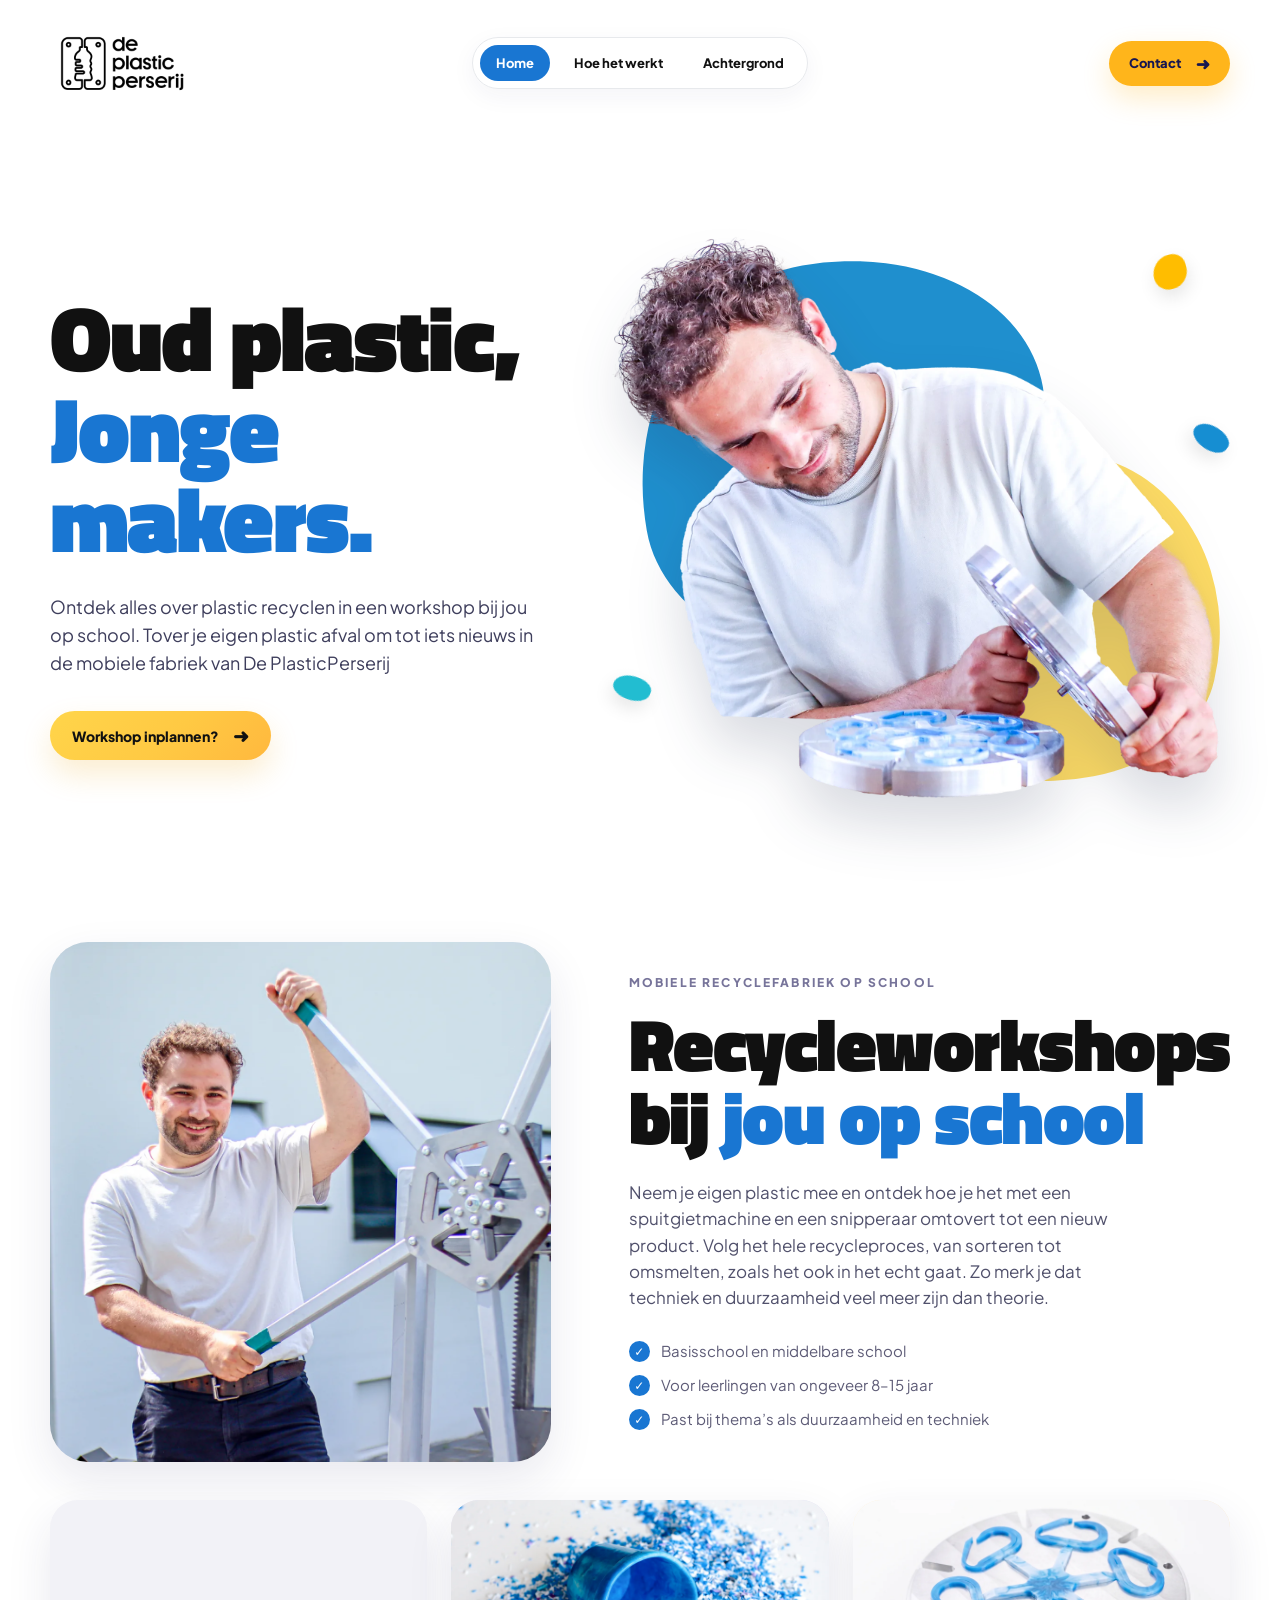
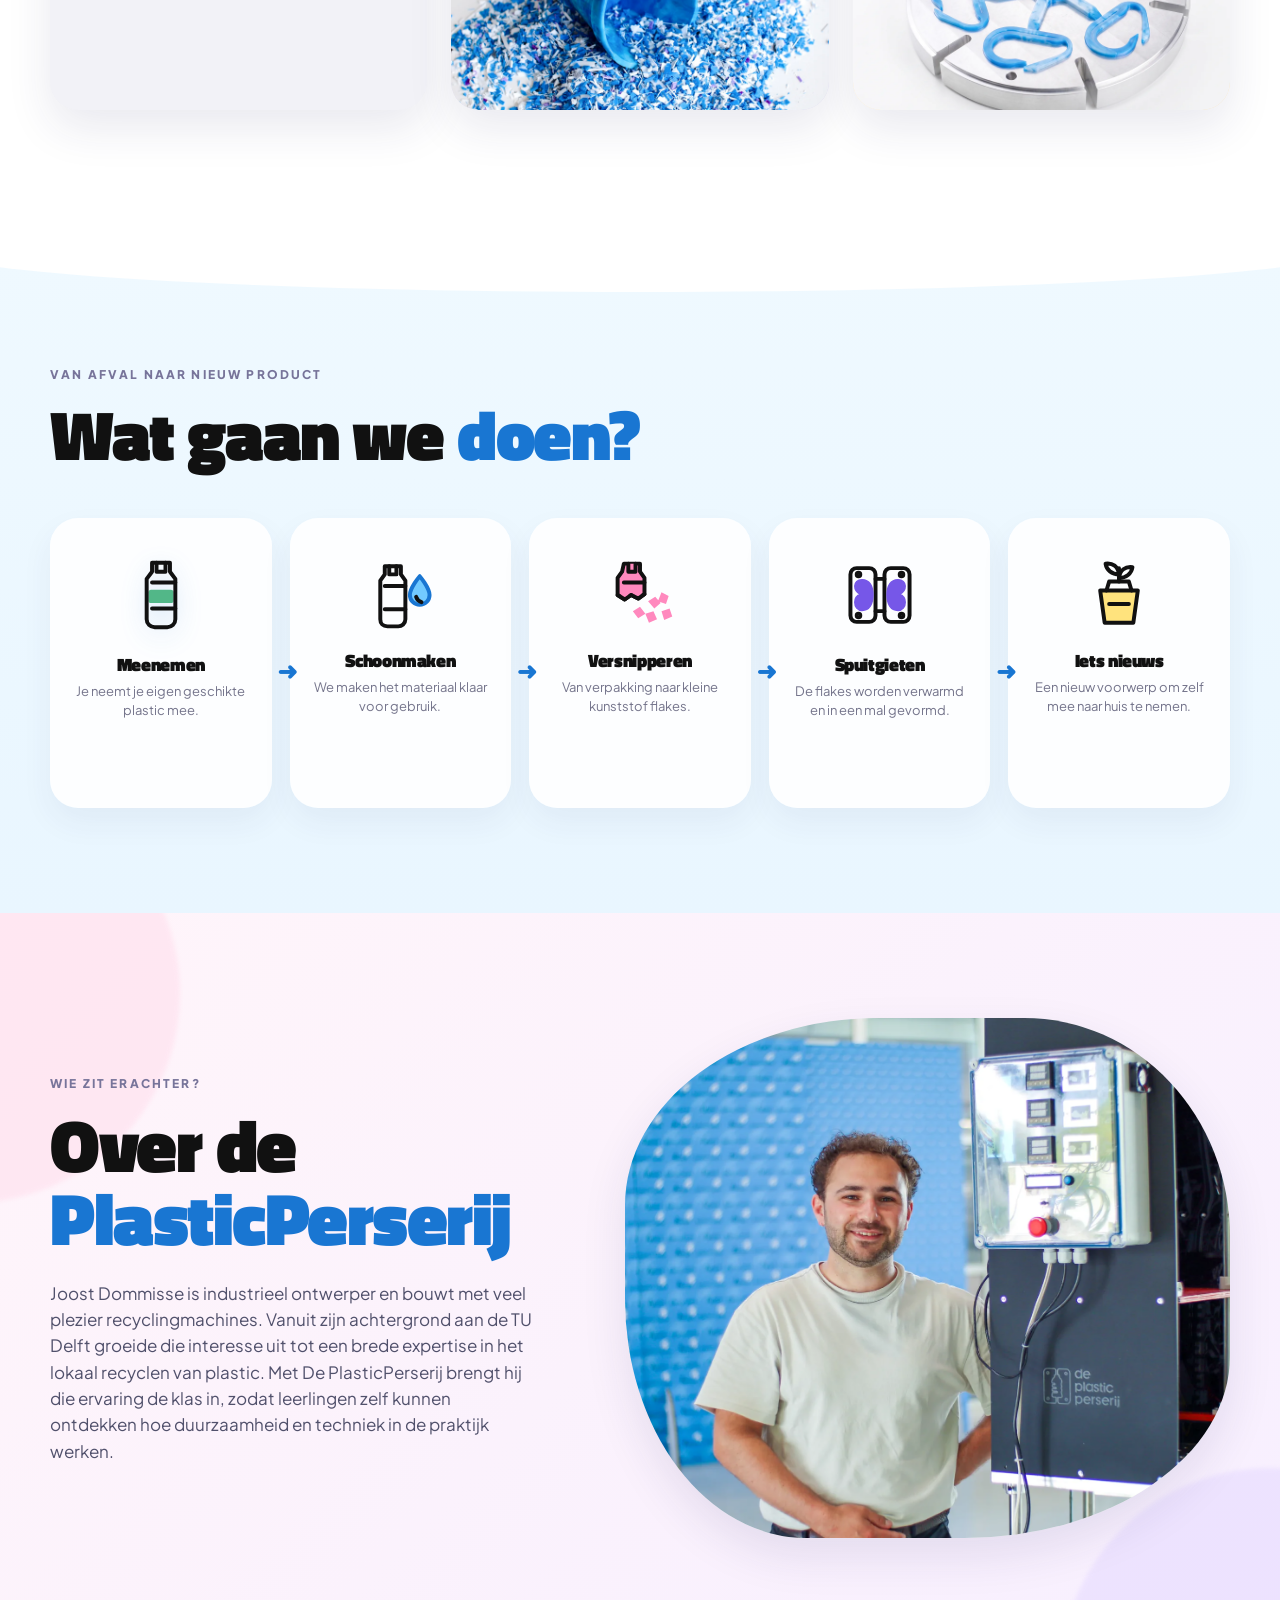
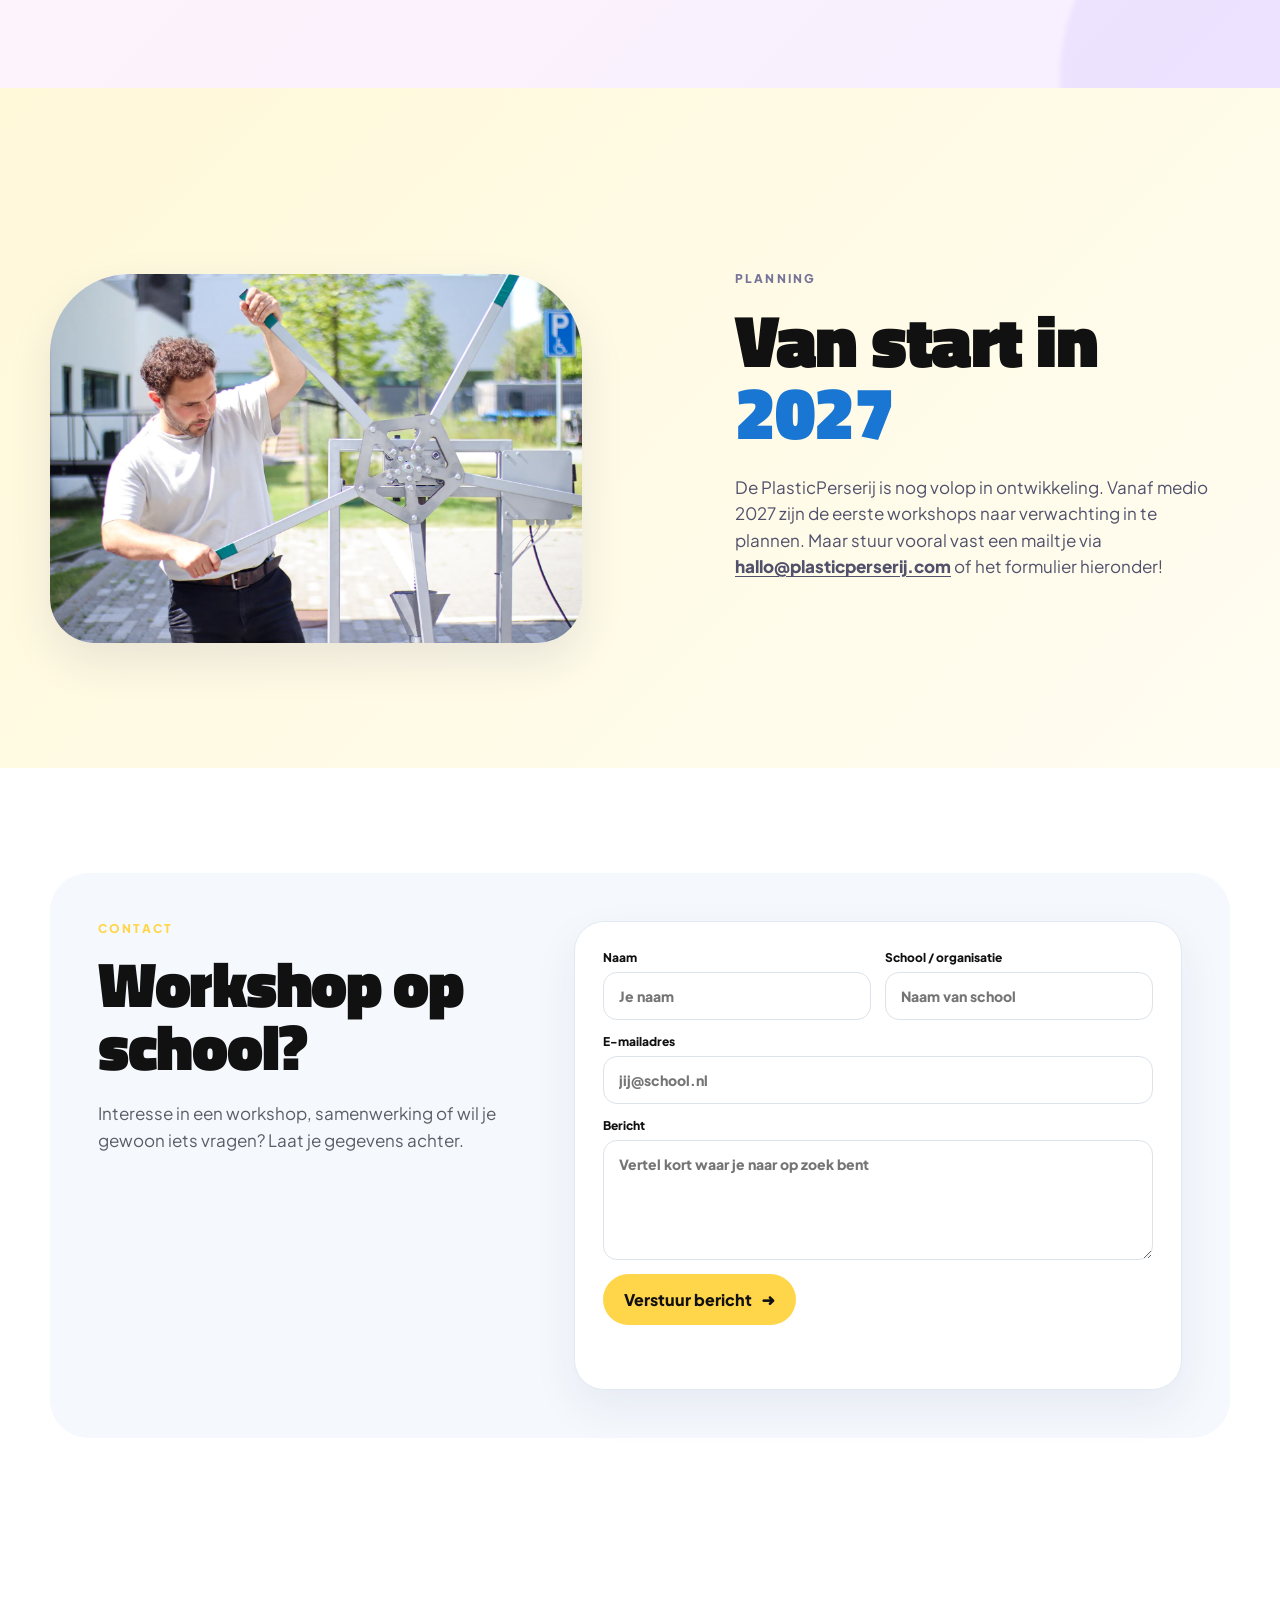
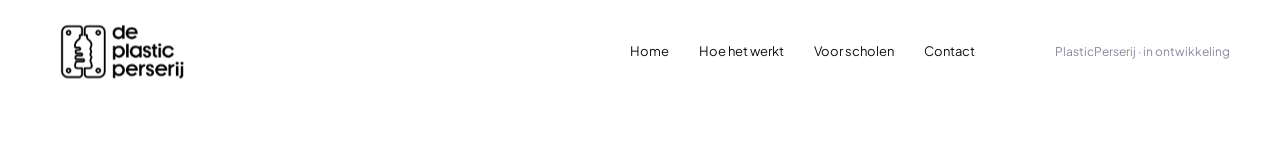
==== commit b98569d2: "Weer nieuwe font" ====
--- a/index.html
+++ b/index.html
@@ -8,7 +8,7 @@
 <title>Plastic recyclen op school | De PlasticPerserij</title>
 <link href="https://fonts.googleapis.com" rel="preconnect"/>
 <link crossorigin="" href="https://fonts.gstatic.com" rel="preconnect"/>
-<link href="https://fonts.googleapis.com/css2?family=Plus+Jakarta+Sans:wght@400;500;600;700;800&amp;family=Poetsen+One&amp;display=swap" rel="stylesheet"/>
+<link href="https://fonts.googleapis.com/css2?family=Plus+Jakarta+Sans:wght@400;500;600;700;800&amp;family=Titillium+Web:wght@800&amp;display=swap" rel="stylesheet"/>
 <meta content="De PlasticPerserij: recycleworkshops op scholen waarin leerlingen hun eigen plastic sorteren, versnipperen en spuitgieten tot iets nieuws." name="description"/>
 <style>
 :root{--navy:#111111;--purple:#1976d2;--purple2:#43a7e8;--yellow:#ffd54a;--sky:#eef8ff;--lilac:#f2f7fb;--pink:#f7f3ee;--cream:#fff9df;--muted:#62666d;--line:#e7e9ec;--white:#fff;--shadow:0 18px 45px rgba(39,35,94,.10);--r:30px}
@@ -63,8 +63,8 @@
 @media(max-width:900px){header{height:96px}.logo-image{width:190px;height:72px}.contact-cta{padding:12px 16px}.nav a{padding:9px 11px}}
 @media(max-width:680px){.logo-image{width:170px;height:66px}.nav{display:none}.contact-cta span{display:none}}
 
-/* Poetsen One for headings */
-h1,h2,h3{font-family:"Poetsen One","Plus Jakarta Sans",sans-serif;font-weight:400;letter-spacing:-.015em;line-height:1.02}
+/* Titillium Web ExtraBold for headings */
+h1,h2,h3{font-family:"Titillium Web","Plus Jakarta Sans",sans-serif;font-weight:800;letter-spacing:-.02em;line-height:.98}
 </style>
 <style>
 /* v3 feedback pass */
@@ -187,6 +187,15 @@
   .machine-copy p,.school-copy p,.progress-copy p{font-size:16px}
 }
 </style>
+<style>
+/* Final typography, header alignment and process icon refinements */
+h1,h2,h3{font-family:"Titillium Web","Plus Jakarta Sans",sans-serif!important;font-weight:800!important;letter-spacing:-.02em!important;line-height:.98!important}
+.logo-image{transform:translateX(-18px) scale(1.08);transform-origin:left center}
+.step-visual .bottle-label{fill:#52b788!important;stroke:none!important}
+.step-visual .flake{stroke:none!important}
+@media(max-width:900px){.logo-image{transform:translateX(-10px) scale(1.06)}}
+@media(max-width:680px){.logo-image{transform:translateX(-8px) scale(1.05)}}
+</style>
 <meta property="og:type" content="website"/>
 <meta property="og:locale" content="nl_NL"/>
 <meta property="og:site_name" content="De PlasticPerserij"/>
@@ -214,9 +223,9 @@
 <header><div class="wrap header-inner"><a class="logo logo-image" href="#top"><img alt="De Plastic Perserij" decoding="async" loading="lazy" src="images/logo.png"/></a><nav class="nav"><a href="#top">Home</a><a href="#proces">Hoe het werkt</a><a href="#achtergrond">Achtergrond</a></nav><a class="status contact-cta" href="#contact">Contact <span>➜</span></a></div></header>
 <main id="top">
 <section class="hero"><div class="wrap hero-grid"><div><h1>Oud plastic, <span class="accent">Jonge makers.</span></h1><p>Ontdek alles over plastic recyclen in een workshop bij jou op school. Tover je eigen plastic afval om tot iets nieuws in de mobiele fabriek van De PlasticPerserij</p><a class="button" href="#contact">Workshop inplannen? <span>➜</span></a></div><div class="visual"><div class="blob purple"></div><div class="blob yellow"></div><div class="photo hero-photo"><img alt="Plastic recyclen tijdens een workshop" aria-label="Afbeelding vergroten" class="zoomable-image" decoding="async" fetchpriority="high" loading="eager" role="button" src="images/hero.webp" tabindex="0"/></div><i class="flake f1"></i><i class="flake f2"></i><i class="flake f3"></i></div></div></section>
-<section class="machines" id="scholen"><div class="wrap"><div class="machine-feature"><div class="photo machine-photo"><img alt="Machine voor het recyclen van plastic tijdens een workshop" aria-label="Afbeelding vergroten" class="zoomable-image" decoding="async" loading="lazy" role="button" src="images/workshop-machine.webp" tabindex="0"/></div><div class="machine-copy"><div class="eyebrow">Mobiele recyclefabriek op school</div><h2>Recycleworkshops bij <span class="accent">jou op school</span></h2><p>Neem je eigen plastic mee en ontdek hoe je het met een spuitgietmachine en een snipperaar omtovert tot een nieuw product. Volg het hele recycleproces, van sorteren tot omsmelten, zoals het ook in het echt gaat. Zo merk je dat techniek en duurzaamheid veel meer zijn dan theorie.</p><div class="ticks"><div class="tick"><i>✓</i><span>Basisschool en middelbare school</span></div><div class="tick"><i>✓</i><span>Voor leerlingen van ongeveer 8–15 jaar</span></div><div class="tick"><i>✓</i><span>Past bij thema’s als duurzaamheid en techniek</span></div></div></div></div><div class="mini-gallery"><div class="photo mini-photo"><img alt="Gesorteerde kunststof flakes voor recycling" aria-label="Afbeelding vergroten" class="zoomable-image" decoding="async" loading="lazy" role="button" src="images/flakes-tubs.webp" tabindex="0"/></div><div class="photo mini-photo"><img alt="Versnipperd plastic klaar om opnieuw te verwerken" aria-label="Afbeelding vergroten" class="zoomable-image" decoding="async" loading="lazy" role="button" src="images/cup-flakes.webp" tabindex="0"/></div><div class="photo mini-photo"><img alt="Nieuwe producten gemaakt van gerecycled plastic" aria-label="Afbeelding vergroten" class="zoomable-image" decoding="async" loading="lazy" role="button" src="images/mold-products.webp" tabindex="0"/></div></div></div></section><section class="process-band" id="proces"><div class="wrap"><div class="eyebrow">Van afval naar nieuw product</div><h2 class="section-title">Wat gaan we <span class="accent">doen?</span></h2><div class="steps"><article class="step"><div class="step-visual"><svg aria-hidden="true" viewbox="0 0 96 96"><g class="icon-stroke"><path d="M38 12h20v10l6 8v45c0 5-4 9-9 9H41c-5 0-9-4-9-9V30l6-8z"></path><path d="M38 34h26M38 63h26"></path><path d="M43 12v10h10V12"></path><rect class="bottle-label" height="15" rx="3" width="28" x="34" y="42"></rect></g></svg></div><h3>Meenemen</h3><p>Je neemt je eigen geschikte plastic mee.</p></article><article class="step"><div class="step-visual"><svg aria-hidden="true" viewbox="0 0 96 96"><g class="icon-stroke"><path d="M31 16h18v9l5 7v43c0 5-4 8-8 8H34c-5 0-8-3-8-8V32l5-7z"></path><path d="M31 38h23M31 64h23"></path><path d="M36 16v9h8v-9"></path><path class="drop" d="M70 27s-11 13-11 21a11 11 0 0 0 22 0c0-8-11-21-11-21z"></path><path d="M66 50c1 3 3 5 6 6"></path></g></svg></div><h3>Schoonmaken</h3><p>We maken het materiaal klaar voor gebruik.</p></article><article class="step"><div class="step-visual"><svg aria-hidden="true" viewbox="0 0 96 96"><g class="icon-stroke"><path d="M30 13h18v9l5 7v18l-7 5-8-4-7 5-8-5V29l5-7z"></path><path d="M30 34h23M35 13v9h8v-9"></path><path d="M23 48l8 5 7-5 8 4 7-5"></path><path class="flake" d="M57 55l8-5 6 7-7 6zM72 45l8 4-3 9-9-3zM54 69l9-3 4 9-9 4zM72 66l9-3 3 9-9 4zM40 66l8-5 6 8-8 5z"></path></g></svg></div><h3>Versnipperen</h3><p>Van verpakking naar kleine kunststof flakes.</p></article><article class="step"><div class="step-visual"><svg aria-hidden="true" viewbox="0 0 96 96"><g class="icon-stroke"><rect height="60" rx="7" width="28" x="15" y="18"></rect><rect height="60" rx="7" width="28" x="53" y="18"></rect><path d="M43 30h10M43 66h10"></path><path class="mold-fill" d="M28 31c8 0 12 7 12 17s-4 17-12 17c-5 0-8-4-8-9 0-4 2-7 6-9-4-2-6-5-6-9 0-4 3-7 8-7zM68 31c-8 0-12 7-12 17s4 17 12 17c5 0 8-4 8-9 0-4-2-7-6-9 4-2 6-5 6-9 0-4-3-7-8-7z"></path><circle cx="24" cy="25" r="2"></circle><circle cx="72" cy="25" r="2"></circle><circle cx="24" cy="71" r="2"></circle><circle cx="72" cy="71" r="2"></circle></g></svg></div><h3>Spuitgieten</h3><p>De flakes worden verwarmd en in een mal gevormd.</p></article><article class="step"><div class="step-visual"><svg aria-hidden="true" viewbox="0 0 96 96"><g class="icon-stroke"><path d="M27 43h42l-5 36H32z"></path><path d="M34 43l3-10h22l3 10"></path><path d="M48 33V18"></path><path d="M48 25c-8 0-14-5-15-12 8-1 14 3 15 12zM48 29c8 0 14-5 15-12-8-1-14 3-15 12z"></path><path d="M37 58h22"></path></g></svg></div><h3>Iets nieuws</h3><p>Een nieuw voorwerp om zelf mee naar huis te nemen.</p></article></div></div></section>
+<section class="machines" id="scholen"><div class="wrap"><div class="machine-feature"><div class="photo machine-photo"><img alt="Machine voor het recyclen van plastic tijdens een workshop" aria-label="Afbeelding vergroten" class="zoomable-image" decoding="async" loading="lazy" role="button" src="images/workshop-machine.webp" tabindex="0"/></div><div class="machine-copy"><div class="eyebrow">Mobiele recyclefabriek op school</div><h2>Recycleworkshops bij <span class="accent">jou op school</span></h2><p>Neem je eigen plastic mee en ontdek hoe je het met een spuitgietmachine en een snipperaar omtovert tot een nieuw product. Volg het hele recycleproces, van sorteren tot omsmelten, zoals het ook in het echt gaat. Zo merk je dat techniek en duurzaamheid veel meer zijn dan theorie.</p><div class="ticks"><div class="tick"><i>✓</i><span>Basisschool en middelbare school</span></div><div class="tick"><i>✓</i><span>Voor leerlingen van ongeveer 8–15 jaar</span></div><div class="tick"><i>✓</i><span>Past bij thema’s als duurzaamheid en techniek</span></div></div></div></div><div class="mini-gallery"><div class="photo mini-photo"><img alt="Gesorteerde kunststof flakes voor recycling" aria-label="Afbeelding vergroten" class="zoomable-image" decoding="async" loading="lazy" role="button" src="images/flakes-tubs.webp" tabindex="0"/></div><div class="photo mini-photo"><img alt="Versnipperd plastic klaar om opnieuw te verwerken" aria-label="Afbeelding vergroten" class="zoomable-image" decoding="async" loading="lazy" role="button" src="images/cup-flakes.webp" tabindex="0"/></div><div class="photo mini-photo"><img alt="Nieuwe producten gemaakt van gerecycled plastic" aria-label="Afbeelding vergroten" class="zoomable-image" decoding="async" loading="lazy" role="button" src="images/mold-products.webp" tabindex="0"/></div></div></div></section><section class="process-band" id="proces"><div class="wrap"><div class="eyebrow">Van afval naar nieuw product</div><h2 class="section-title">Wat gaan we <span class="accent">doen?</span></h2><div class="steps"><article class="step"><div class="step-visual"><svg aria-hidden="true" viewbox="0 0 96 96"><rect class="bottle-label" height="15" rx="3" width="28" x="34" y="42"></rect><g class="icon-stroke"><path d="M38 12h20v10l6 8v45c0 5-4 9-9 9H41c-5 0-9-4-9-9V30l6-8z"></path><path d="M38 34h26M38 63h26"></path><path d="M43 12v10h10V12"></path></g></svg></div><h3>Meenemen</h3><p>Je neemt je eigen geschikte plastic mee.</p></article><article class="step"><div class="step-visual"><svg aria-hidden="true" viewbox="0 0 96 96"><g class="icon-stroke"><path d="M31 16h18v9l5 7v43c0 5-4 8-8 8H34c-5 0-8-3-8-8V32l5-7z"></path><path d="M31 38h23M31 64h23"></path><path d="M36 16v9h8v-9"></path><path class="drop" d="M70 27s-11 13-11 21a11 11 0 0 0 22 0c0-8-11-21-11-21z"></path><path d="M66 50c1 3 3 5 6 6"></path></g></svg></div><h3>Schoonmaken</h3><p>We maken het materiaal klaar voor gebruik.</p></article><article class="step"><div class="step-visual"><svg aria-hidden="true" viewbox="0 0 96 96"><g class="icon-stroke"><path d="M30 13h18v9l5 7v18l-7 5-8-4-7 5-8-5V29l5-7z"></path><path d="M30 34h23M35 13v9h8v-9"></path><path d="M23 48l8 5 7-5 8 4 7-5"></path><path class="flake" d="M57 55l8-5 6 7-7 6zM72 45l8 4-3 9-9-3zM54 69l9-3 4 9-9 4zM72 66l9-3 3 9-9 4zM40 66l8-5 6 8-8 5z"></path></g></svg></div><h3>Versnipperen</h3><p>Van verpakking naar kleine kunststof flakes.</p></article><article class="step"><div class="step-visual"><svg aria-hidden="true" viewbox="0 0 96 96"><g class="icon-stroke"><rect height="60" rx="7" width="28" x="15" y="18"></rect><rect height="60" rx="7" width="28" x="53" y="18"></rect><path d="M43 30h10M43 66h10"></path><path class="mold-fill" d="M28 31c8 0 12 7 12 17s-4 17-12 17c-5 0-8-4-8-9 0-4 2-7 6-9-4-2-6-5-6-9 0-4 3-7 8-7zM68 31c-8 0-12 7-12 17s4 17 12 17c5 0 8-4 8-9 0-4-2-7-6-9 4-2 6-5 6-9 0-4-3-7-8-7z"></path><circle cx="24" cy="25" r="2"></circle><circle cx="72" cy="25" r="2"></circle><circle cx="24" cy="71" r="2"></circle><circle cx="72" cy="71" r="2"></circle></g></svg></div><h3>Spuitgieten</h3><p>De flakes worden verwarmd en in een mal gevormd.</p></article><article class="step"><div class="step-visual"><svg aria-hidden="true" viewbox="0 0 96 96"><g class="icon-stroke"><path d="M27 43h42l-5 36H32z"></path><path d="M34 43l3-10h22l3 10"></path><path d="M48 33V18"></path><path d="M48 25c-8 0-14-5-15-12 8-1 14 3 15 12zM48 29c8 0 14-5 15-12-8-1-14 3-15 12z"></path><path d="M37 58h22"></path></g></svg></div><h3>Iets nieuws</h3><p>Een nieuw voorwerp om zelf mee naar huis te nemen.</p></article></div></div></section>
 <section class="school" id="achtergrond"><div class="wrap school-grid"><div class="school-copy"><div class="eyebrow">Wie zit erachter?</div><h2>Over de <span class="accent">PlasticPerserij</span></h2><p>Joost Dommisse is industrieel ontwerper en bouwt met veel plezier recyclingmachines. Vanuit zijn achtergrond aan de TU Delft groeide die interesse uit tot een brede expertise in het lokaal recyclen van plastic. Met De PlasticPerserij brengt hij die ervaring de klas in, zodat leerlingen zelf kunnen ontdekken hoe duurzaamheid en techniek in de praktijk werken.</p></div><div class="photo school-photo"><img alt="Joost naast de automatische spuitgietmachine" aria-label="Afbeelding vergroten" class="zoomable-image" decoding="async" loading="lazy" role="button" src="images/joost-automatic-machine.webp" tabindex="0"/></div></div></section>
-<section class="progress" id="ontwikkeling"><div class="wrap progress-grid"><div class="van"><div class="photo"><img alt="Joost werkt met de handmatige spuitgietmachine" aria-label="Afbeelding vergroten" class="zoomable-image" decoding="async" loading="lazy" role="button" src="images/joost-manual-machine.webp" tabindex="0"/></div></div><div class="progress-copy"><div class="eyebrow">Planning</div><h2>Van start in <span class="accent">2027.</span></h2><p>De PlasticPerserij is nog volop in ontwikkeling. Vanaf medio 2027 zijn de eerste workshops naar verwachting in te plannen. Maar stuur vooral vast een mailtje via <a href="mailto:hallo@plasticperserij.com">hallo@plasticperserij.com</a> of het formulier hieronder!</p></div></div></section><section class="contact-section" id="contact"><div class="wrap contact-inner"><div class="contact-copy"><div class="eyebrow">Contact</div><h2>Workshop op school?</h2><p>Interesse in een workshop, samenwerking of wil je gewoon iets vragen? Laat je gegevens achter.</p></div><form action="https://formspree.io/f/maeqazad" class="contact-form" id="contactForm" method="POST"><div class="field-row"><label>Naam<input name="name" placeholder="Je naam" required="" type="text"/></label><label>School / organisatie<input name="school" placeholder="Naam van school" type="text"/></label></div><label>E-mailadres<input name="email" placeholder="jij@school.nl" required="" type="email"/></label><label>Bericht<textarea name="message" placeholder="Vertel kort waar je naar op zoek bent" required="" rows="5"></textarea></label><button class="contact-submit" type="submit">Verstuur bericht <span>➜</span></button><div aria-live="polite" class="form-status" id="formStatus" role="status"></div></form></div></section>
+<section class="progress" id="ontwikkeling"><div class="wrap progress-grid"><div class="van"><div class="photo"><img alt="Joost werkt met de handmatige spuitgietmachine" aria-label="Afbeelding vergroten" class="zoomable-image" decoding="async" loading="lazy" role="button" src="images/joost-manual-machine.webp" tabindex="0"/></div></div><div class="progress-copy"><div class="eyebrow">Planning</div><h2>Van start in <span class="accent">2027</span></h2><p>De PlasticPerserij is nog volop in ontwikkeling. Vanaf medio 2027 zijn de eerste workshops naar verwachting in te plannen. Maar stuur vooral vast een mailtje via <a href="mailto:hallo@plasticperserij.com">hallo@plasticperserij.com</a> of het formulier hieronder!</p></div></div></section><section class="contact-section" id="contact"><div class="wrap contact-inner"><div class="contact-copy"><div class="eyebrow">Contact</div><h2>Workshop op school?</h2><p>Interesse in een workshop, samenwerking of wil je gewoon iets vragen? Laat je gegevens achter.</p></div><form action="https://formspree.io/f/maeqazad" class="contact-form" id="contactForm" method="POST"><div class="field-row"><label>Naam<input name="name" placeholder="Je naam" required="" type="text"/></label><label>School / organisatie<input name="school" placeholder="Naam van school" type="text"/></label></div><label>E-mailadres<input name="email" placeholder="jij@school.nl" required="" type="email"/></label><label>Bericht<textarea name="message" placeholder="Vertel kort waar je naar op zoek bent" required="" rows="5"></textarea></label><button class="contact-submit" type="submit">Verstuur bericht <span>➜</span></button><div aria-live="polite" class="form-status" id="formStatus" role="status"></div></form></div></section>
 </main>
 <footer><div class="wrap footer-inner"><a class="logo logo-image footer-logo" href="#top"><img alt="De Plastic Perserij" decoding="async" loading="lazy" src="images/logo.png"/></a><div class="footer-links"><a href="#top">Home</a><a href="#proces">Hoe het werkt</a><a href="#scholen">Voor scholen</a><a href="mailto:hallo@plasticperserij.com">Contact</a></div><div class="small">PlasticPerserij · in ontwikkeling</div></div></footer>
 <script>
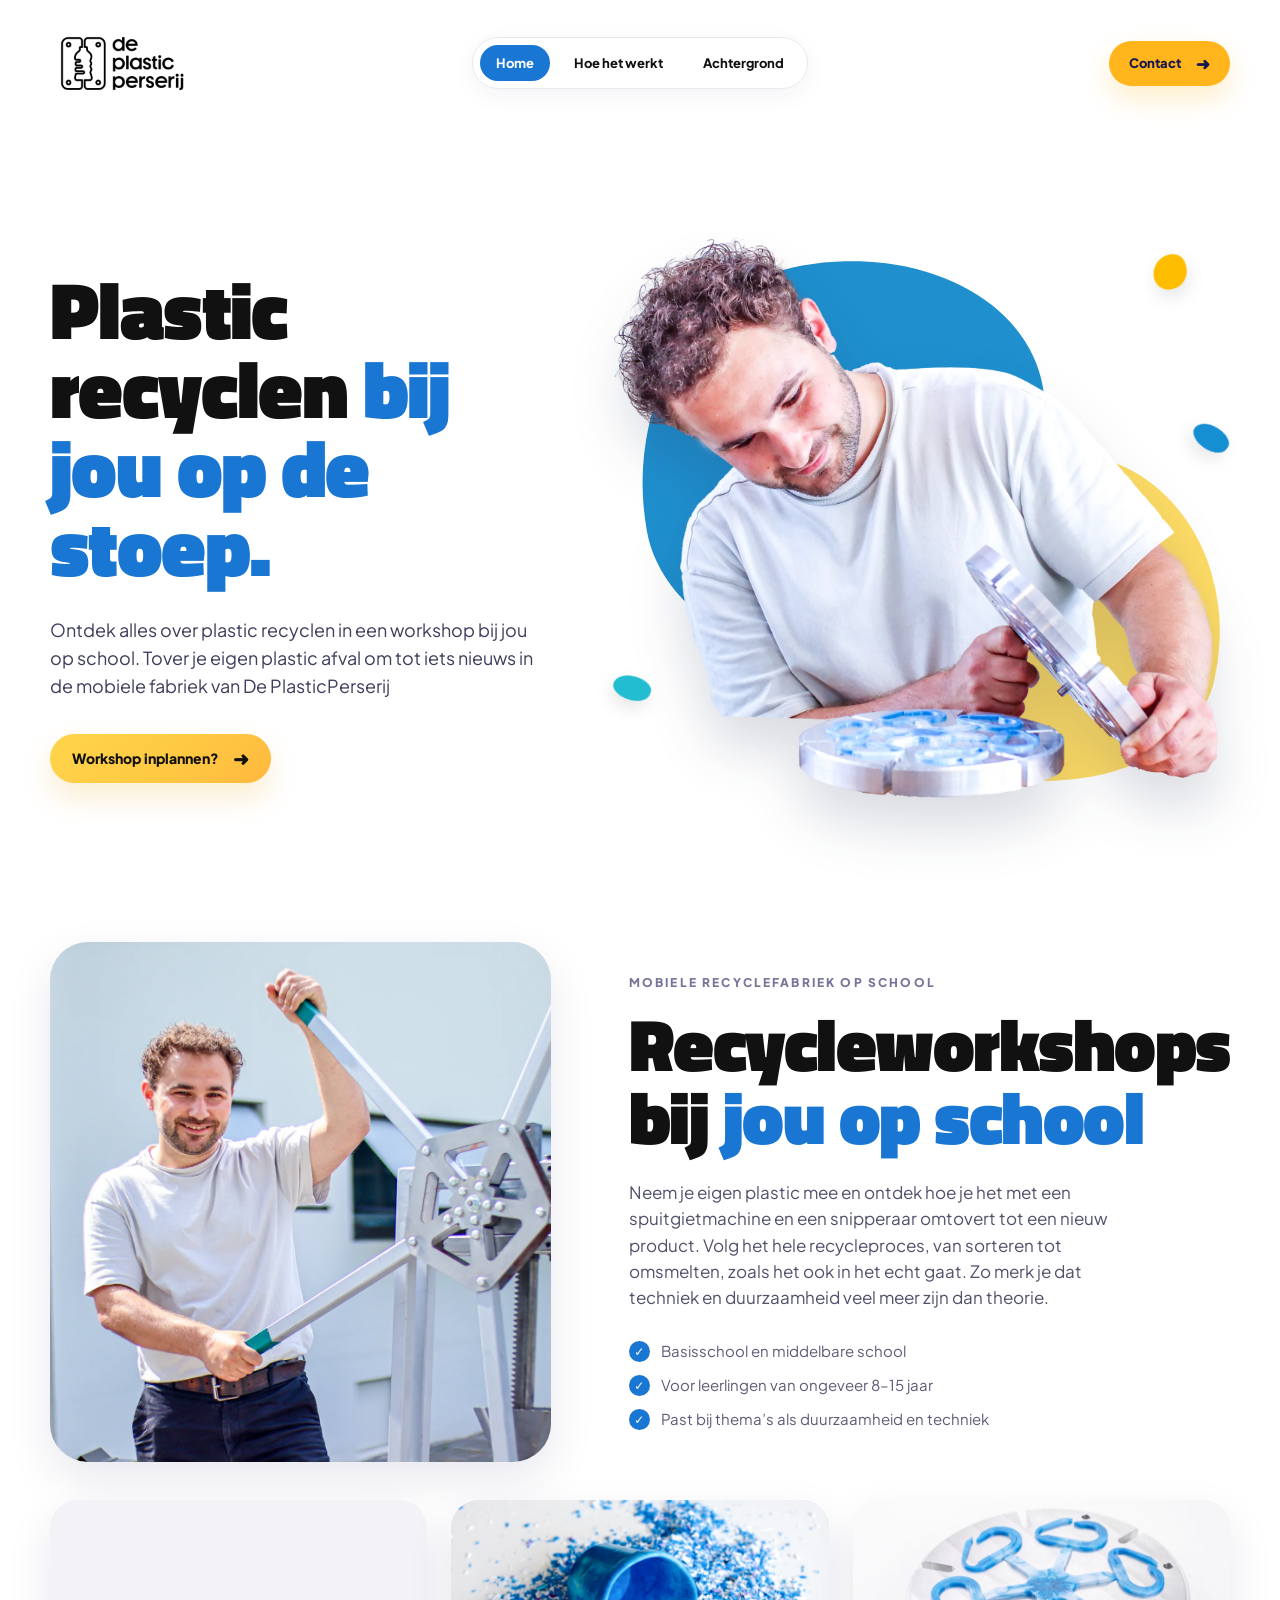
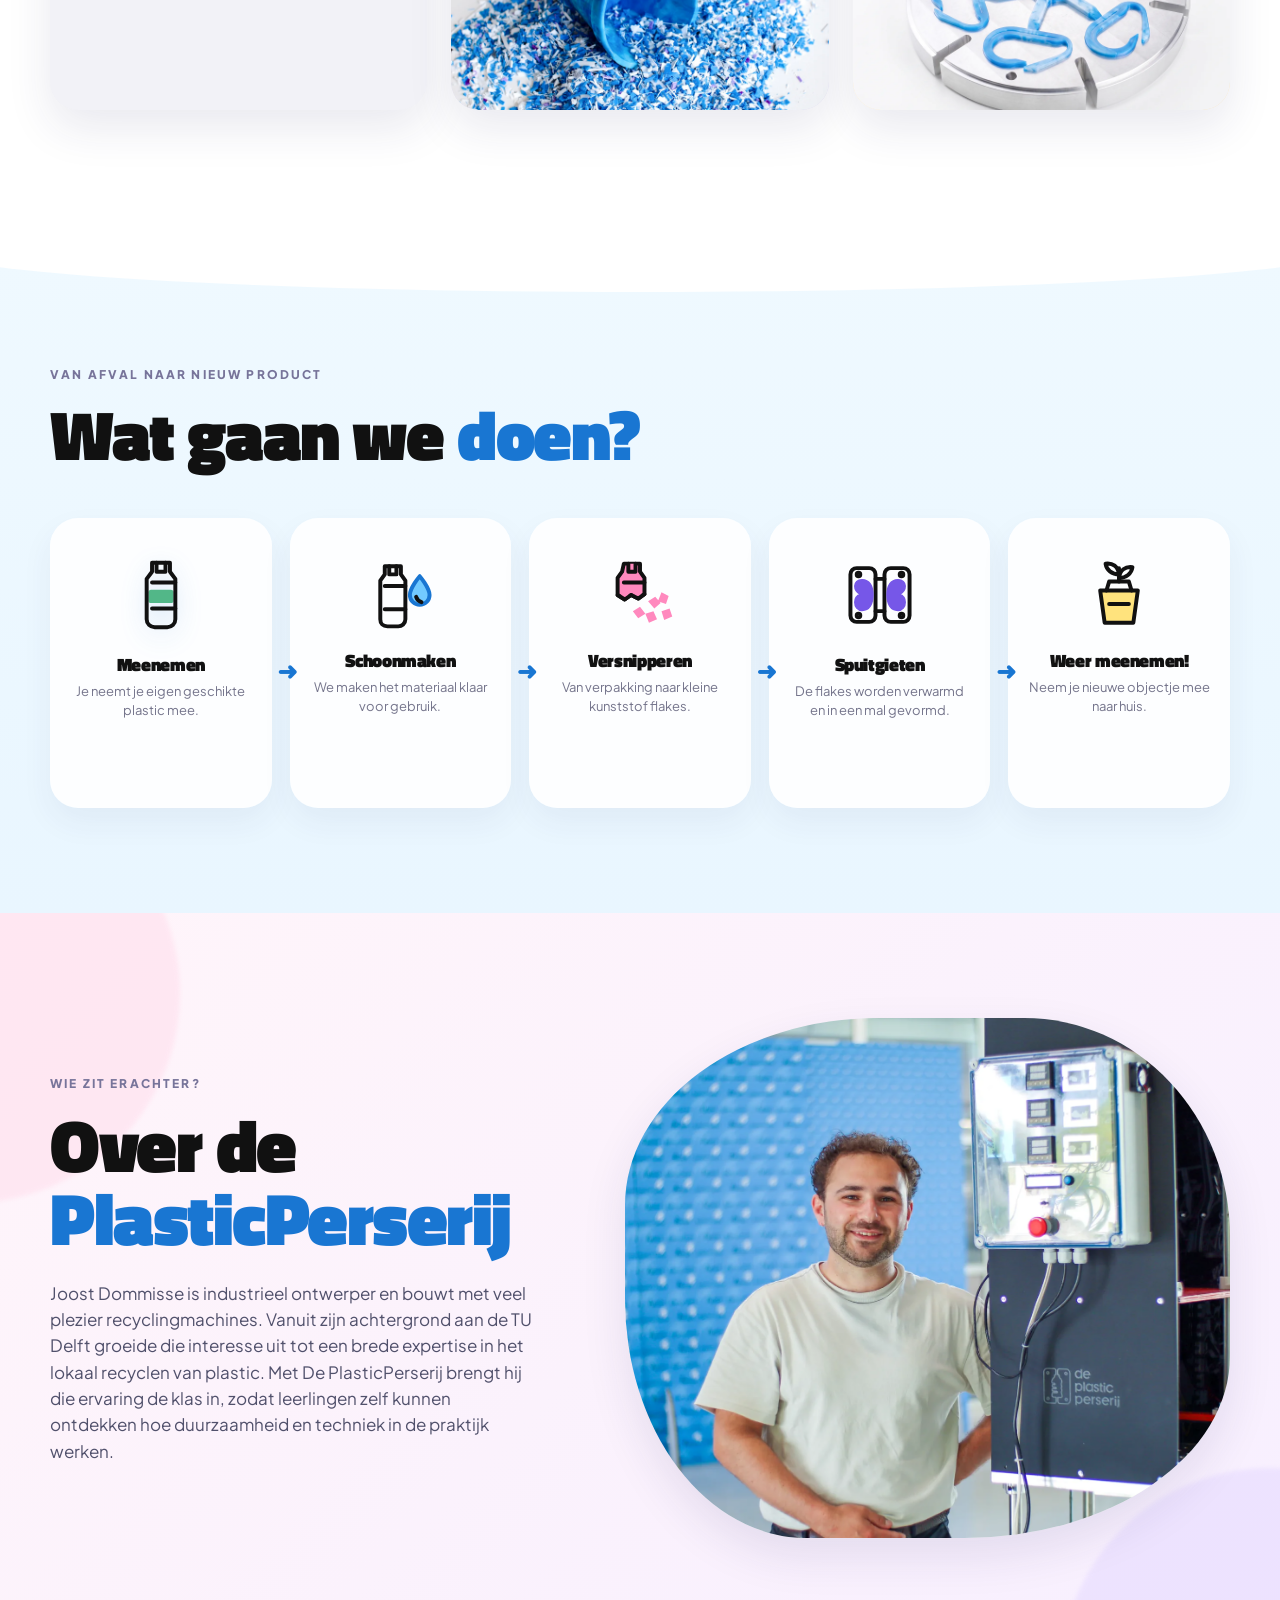
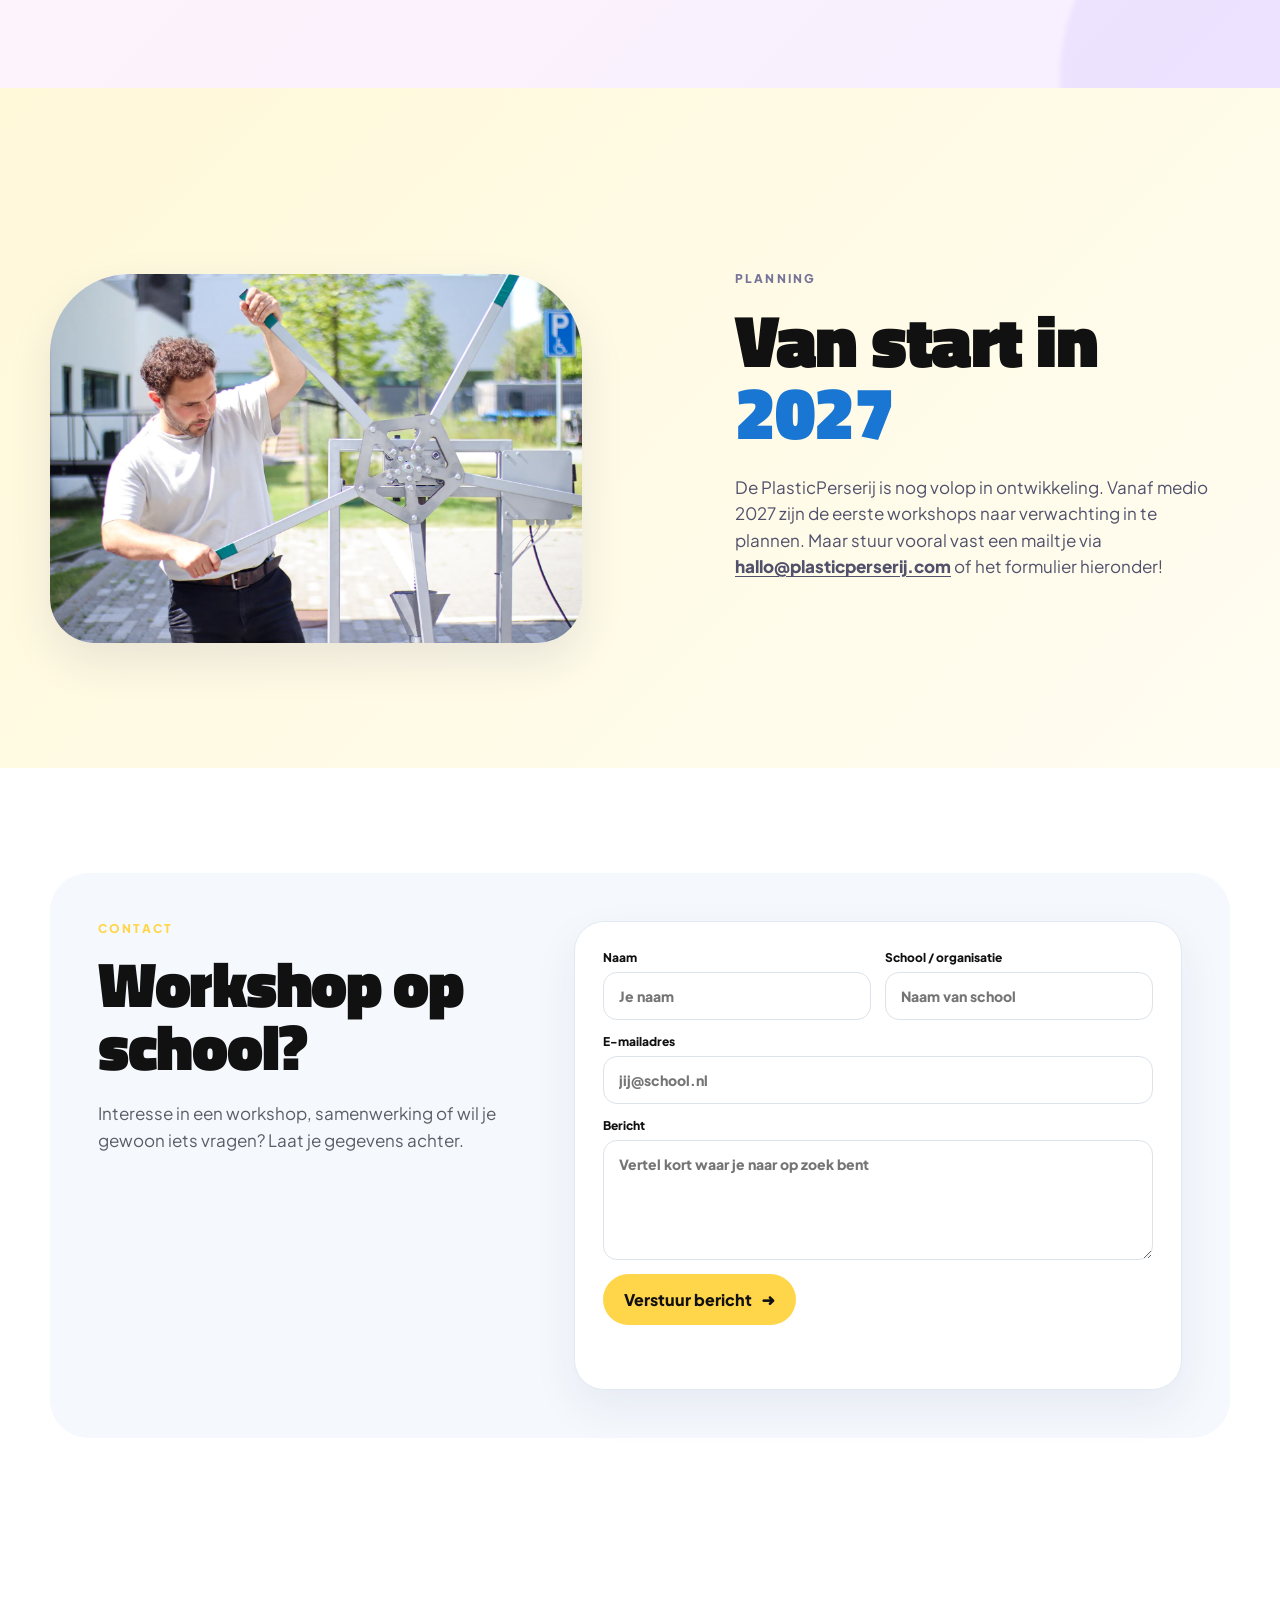
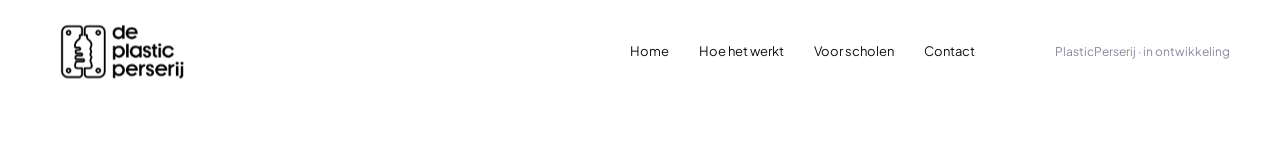
==== commit 8d004fc6: "Add files via upload" ====
--- a/index.html
+++ b/index.html
@@ -65,6 +65,11 @@
 
 /* Titillium Web ExtraBold for headings */
 h1,h2,h3{font-family:"Titillium Web","Plus Jakarta Sans",sans-serif;font-weight:800;letter-spacing:-.02em;line-height:.98}
+
+/* Hero heading: longer intro line */
+.hero h1{font-size:clamp(54px,6.3vw,88px);max-width:760px}
+@media(max-width:900px){.hero h1{font-size:clamp(50px,14vw,76px)}}
+@media(max-width:680px){.hero h1{font-size:clamp(44px,13vw,64px)}}
 </style>
 <style>
 /* v3 feedback pass */
@@ -222,8 +227,8 @@
 <body>
 <header><div class="wrap header-inner"><a class="logo logo-image" href="#top"><img alt="De Plastic Perserij" decoding="async" loading="lazy" src="images/logo.png"/></a><nav class="nav"><a href="#top">Home</a><a href="#proces">Hoe het werkt</a><a href="#achtergrond">Achtergrond</a></nav><a class="status contact-cta" href="#contact">Contact <span>➜</span></a></div></header>
 <main id="top">
-<section class="hero"><div class="wrap hero-grid"><div><h1>Oud plastic, <span class="accent">Jonge makers.</span></h1><p>Ontdek alles over plastic recyclen in een workshop bij jou op school. Tover je eigen plastic afval om tot iets nieuws in de mobiele fabriek van De PlasticPerserij</p><a class="button" href="#contact">Workshop inplannen? <span>➜</span></a></div><div class="visual"><div class="blob purple"></div><div class="blob yellow"></div><div class="photo hero-photo"><img alt="Plastic recyclen tijdens een workshop" aria-label="Afbeelding vergroten" class="zoomable-image" decoding="async" fetchpriority="high" loading="eager" role="button" src="images/hero.webp" tabindex="0"/></div><i class="flake f1"></i><i class="flake f2"></i><i class="flake f3"></i></div></div></section>
-<section class="machines" id="scholen"><div class="wrap"><div class="machine-feature"><div class="photo machine-photo"><img alt="Machine voor het recyclen van plastic tijdens een workshop" aria-label="Afbeelding vergroten" class="zoomable-image" decoding="async" loading="lazy" role="button" src="images/workshop-machine.webp" tabindex="0"/></div><div class="machine-copy"><div class="eyebrow">Mobiele recyclefabriek op school</div><h2>Recycleworkshops bij <span class="accent">jou op school</span></h2><p>Neem je eigen plastic mee en ontdek hoe je het met een spuitgietmachine en een snipperaar omtovert tot een nieuw product. Volg het hele recycleproces, van sorteren tot omsmelten, zoals het ook in het echt gaat. Zo merk je dat techniek en duurzaamheid veel meer zijn dan theorie.</p><div class="ticks"><div class="tick"><i>✓</i><span>Basisschool en middelbare school</span></div><div class="tick"><i>✓</i><span>Voor leerlingen van ongeveer 8–15 jaar</span></div><div class="tick"><i>✓</i><span>Past bij thema’s als duurzaamheid en techniek</span></div></div></div></div><div class="mini-gallery"><div class="photo mini-photo"><img alt="Gesorteerde kunststof flakes voor recycling" aria-label="Afbeelding vergroten" class="zoomable-image" decoding="async" loading="lazy" role="button" src="images/flakes-tubs.webp" tabindex="0"/></div><div class="photo mini-photo"><img alt="Versnipperd plastic klaar om opnieuw te verwerken" aria-label="Afbeelding vergroten" class="zoomable-image" decoding="async" loading="lazy" role="button" src="images/cup-flakes.webp" tabindex="0"/></div><div class="photo mini-photo"><img alt="Nieuwe producten gemaakt van gerecycled plastic" aria-label="Afbeelding vergroten" class="zoomable-image" decoding="async" loading="lazy" role="button" src="images/mold-products.webp" tabindex="0"/></div></div></div></section><section class="process-band" id="proces"><div class="wrap"><div class="eyebrow">Van afval naar nieuw product</div><h2 class="section-title">Wat gaan we <span class="accent">doen?</span></h2><div class="steps"><article class="step"><div class="step-visual"><svg aria-hidden="true" viewbox="0 0 96 96"><rect class="bottle-label" height="15" rx="3" width="28" x="34" y="42"></rect><g class="icon-stroke"><path d="M38 12h20v10l6 8v45c0 5-4 9-9 9H41c-5 0-9-4-9-9V30l6-8z"></path><path d="M38 34h26M38 63h26"></path><path d="M43 12v10h10V12"></path></g></svg></div><h3>Meenemen</h3><p>Je neemt je eigen geschikte plastic mee.</p></article><article class="step"><div class="step-visual"><svg aria-hidden="true" viewbox="0 0 96 96"><g class="icon-stroke"><path d="M31 16h18v9l5 7v43c0 5-4 8-8 8H34c-5 0-8-3-8-8V32l5-7z"></path><path d="M31 38h23M31 64h23"></path><path d="M36 16v9h8v-9"></path><path class="drop" d="M70 27s-11 13-11 21a11 11 0 0 0 22 0c0-8-11-21-11-21z"></path><path d="M66 50c1 3 3 5 6 6"></path></g></svg></div><h3>Schoonmaken</h3><p>We maken het materiaal klaar voor gebruik.</p></article><article class="step"><div class="step-visual"><svg aria-hidden="true" viewbox="0 0 96 96"><g class="icon-stroke"><path d="M30 13h18v9l5 7v18l-7 5-8-4-7 5-8-5V29l5-7z"></path><path d="M30 34h23M35 13v9h8v-9"></path><path d="M23 48l8 5 7-5 8 4 7-5"></path><path class="flake" d="M57 55l8-5 6 7-7 6zM72 45l8 4-3 9-9-3zM54 69l9-3 4 9-9 4zM72 66l9-3 3 9-9 4zM40 66l8-5 6 8-8 5z"></path></g></svg></div><h3>Versnipperen</h3><p>Van verpakking naar kleine kunststof flakes.</p></article><article class="step"><div class="step-visual"><svg aria-hidden="true" viewbox="0 0 96 96"><g class="icon-stroke"><rect height="60" rx="7" width="28" x="15" y="18"></rect><rect height="60" rx="7" width="28" x="53" y="18"></rect><path d="M43 30h10M43 66h10"></path><path class="mold-fill" d="M28 31c8 0 12 7 12 17s-4 17-12 17c-5 0-8-4-8-9 0-4 2-7 6-9-4-2-6-5-6-9 0-4 3-7 8-7zM68 31c-8 0-12 7-12 17s4 17 12 17c5 0 8-4 8-9 0-4-2-7-6-9 4-2 6-5 6-9 0-4-3-7-8-7z"></path><circle cx="24" cy="25" r="2"></circle><circle cx="72" cy="25" r="2"></circle><circle cx="24" cy="71" r="2"></circle><circle cx="72" cy="71" r="2"></circle></g></svg></div><h3>Spuitgieten</h3><p>De flakes worden verwarmd en in een mal gevormd.</p></article><article class="step"><div class="step-visual"><svg aria-hidden="true" viewbox="0 0 96 96"><g class="icon-stroke"><path d="M27 43h42l-5 36H32z"></path><path d="M34 43l3-10h22l3 10"></path><path d="M48 33V18"></path><path d="M48 25c-8 0-14-5-15-12 8-1 14 3 15 12zM48 29c8 0 14-5 15-12-8-1-14 3-15 12z"></path><path d="M37 58h22"></path></g></svg></div><h3>Iets nieuws</h3><p>Een nieuw voorwerp om zelf mee naar huis te nemen.</p></article></div></div></section>
+<section class="hero"><div class="wrap hero-grid"><div><h1>Plastic recyclen <span class="accent">bij jou op de stoep.</span></h1><p>Ontdek alles over plastic recyclen in een workshop bij jou op school. Tover je eigen plastic afval om tot iets nieuws in de mobiele fabriek van De PlasticPerserij</p><a class="button" href="#contact">Workshop inplannen? <span>➜</span></a></div><div class="visual"><div class="blob purple"></div><div class="blob yellow"></div><div class="photo hero-photo"><img alt="Plastic recyclen tijdens een workshop" aria-label="Afbeelding vergroten" class="zoomable-image" decoding="async" fetchpriority="high" loading="eager" role="button" src="images/hero.webp" tabindex="0"/></div><i class="flake f1"></i><i class="flake f2"></i><i class="flake f3"></i></div></div></section>
+<section class="machines" id="scholen"><div class="wrap"><div class="machine-feature"><div class="photo machine-photo"><img alt="Machine voor het recyclen van plastic tijdens een workshop" aria-label="Afbeelding vergroten" class="zoomable-image" decoding="async" loading="lazy" role="button" src="images/workshop-machine.webp" tabindex="0"/></div><div class="machine-copy"><div class="eyebrow">Mobiele recyclefabriek op school</div><h2>Recycleworkshops bij <span class="accent">jou op school</span></h2><p>Neem je eigen plastic mee en ontdek hoe je het met een spuitgietmachine en een snipperaar omtovert tot een nieuw product. Volg het hele recycleproces, van sorteren tot omsmelten, zoals het ook in het echt gaat. Zo merk je dat techniek en duurzaamheid veel meer zijn dan theorie.</p><div class="ticks"><div class="tick"><i>✓</i><span>Basisschool en middelbare school</span></div><div class="tick"><i>✓</i><span>Voor leerlingen van ongeveer 8–15 jaar</span></div><div class="tick"><i>✓</i><span>Past bij thema’s als duurzaamheid en techniek</span></div></div></div></div><div class="mini-gallery"><div class="photo mini-photo"><img alt="Gesorteerde kunststof flakes voor recycling" aria-label="Afbeelding vergroten" class="zoomable-image" decoding="async" loading="lazy" role="button" src="images/flakes-tubs.webp" tabindex="0"/></div><div class="photo mini-photo"><img alt="Versnipperd plastic klaar om opnieuw te verwerken" aria-label="Afbeelding vergroten" class="zoomable-image" decoding="async" loading="lazy" role="button" src="images/cup-flakes.webp" tabindex="0"/></div><div class="photo mini-photo"><img alt="Nieuwe producten gemaakt van gerecycled plastic" aria-label="Afbeelding vergroten" class="zoomable-image" decoding="async" loading="lazy" role="button" src="images/mold-products.webp" tabindex="0"/></div></div></div></section><section class="process-band" id="proces"><div class="wrap"><div class="eyebrow">Van afval naar nieuw product</div><h2 class="section-title">Wat gaan we <span class="accent">doen?</span></h2><div class="steps"><article class="step"><div class="step-visual"><svg aria-hidden="true" viewbox="0 0 96 96"><rect class="bottle-label" height="15" rx="3" width="28" x="34" y="42"></rect><g class="icon-stroke"><path d="M38 12h20v10l6 8v45c0 5-4 9-9 9H41c-5 0-9-4-9-9V30l6-8z"></path><path d="M38 34h26M38 63h26"></path><path d="M43 12v10h10V12"></path></g></svg></div><h3>Meenemen</h3><p>Je neemt je eigen geschikte plastic mee.</p></article><article class="step"><div class="step-visual"><svg aria-hidden="true" viewbox="0 0 96 96"><g class="icon-stroke"><path d="M31 16h18v9l5 7v43c0 5-4 8-8 8H34c-5 0-8-3-8-8V32l5-7z"></path><path d="M31 38h23M31 64h23"></path><path d="M36 16v9h8v-9"></path><path class="drop" d="M70 27s-11 13-11 21a11 11 0 0 0 22 0c0-8-11-21-11-21z"></path><path d="M66 50c1 3 3 5 6 6"></path></g></svg></div><h3>Schoonmaken</h3><p>We maken het materiaal klaar voor gebruik.</p></article><article class="step"><div class="step-visual"><svg aria-hidden="true" viewbox="0 0 96 96"><g class="icon-stroke"><path d="M30 13h18v9l5 7v18l-7 5-8-4-7 5-8-5V29l5-7z"></path><path d="M30 34h23M35 13v9h8v-9"></path><path d="M23 48l8 5 7-5 8 4 7-5"></path><path class="flake" d="M57 55l8-5 6 7-7 6zM72 45l8 4-3 9-9-3zM54 69l9-3 4 9-9 4zM72 66l9-3 3 9-9 4zM40 66l8-5 6 8-8 5z"></path></g></svg></div><h3>Versnipperen</h3><p>Van verpakking naar kleine kunststof flakes.</p></article><article class="step"><div class="step-visual"><svg aria-hidden="true" viewbox="0 0 96 96"><g class="icon-stroke"><rect height="60" rx="7" width="28" x="15" y="18"></rect><rect height="60" rx="7" width="28" x="53" y="18"></rect><path d="M43 30h10M43 66h10"></path><path class="mold-fill" d="M28 31c8 0 12 7 12 17s-4 17-12 17c-5 0-8-4-8-9 0-4 2-7 6-9-4-2-6-5-6-9 0-4 3-7 8-7zM68 31c-8 0-12 7-12 17s4 17 12 17c5 0 8-4 8-9 0-4-2-7-6-9 4-2 6-5 6-9 0-4-3-7-8-7z"></path><circle cx="24" cy="25" r="2"></circle><circle cx="72" cy="25" r="2"></circle><circle cx="24" cy="71" r="2"></circle><circle cx="72" cy="71" r="2"></circle></g></svg></div><h3>Spuitgieten</h3><p>De flakes worden verwarmd en in een mal gevormd.</p></article><article class="step"><div class="step-visual"><svg aria-hidden="true" viewbox="0 0 96 96"><g class="icon-stroke"><path d="M27 43h42l-5 36H32z"></path><path d="M34 43l3-10h22l3 10"></path><path d="M48 33V18"></path><path d="M48 25c-8 0-14-5-15-12 8-1 14 3 15 12zM48 29c8 0 14-5 15-12-8-1-14 3-15 12z"></path><path d="M37 58h22"></path></g></svg></div><h3>Weer meenemen!</h3><p>Neem je nieuwe objectje mee naar huis.</p></article></div></div></section>
 <section class="school" id="achtergrond"><div class="wrap school-grid"><div class="school-copy"><div class="eyebrow">Wie zit erachter?</div><h2>Over de <span class="accent">PlasticPerserij</span></h2><p>Joost Dommisse is industrieel ontwerper en bouwt met veel plezier recyclingmachines. Vanuit zijn achtergrond aan de TU Delft groeide die interesse uit tot een brede expertise in het lokaal recyclen van plastic. Met De PlasticPerserij brengt hij die ervaring de klas in, zodat leerlingen zelf kunnen ontdekken hoe duurzaamheid en techniek in de praktijk werken.</p></div><div class="photo school-photo"><img alt="Joost naast de automatische spuitgietmachine" aria-label="Afbeelding vergroten" class="zoomable-image" decoding="async" loading="lazy" role="button" src="images/joost-automatic-machine.webp" tabindex="0"/></div></div></section>
 <section class="progress" id="ontwikkeling"><div class="wrap progress-grid"><div class="van"><div class="photo"><img alt="Joost werkt met de handmatige spuitgietmachine" aria-label="Afbeelding vergroten" class="zoomable-image" decoding="async" loading="lazy" role="button" src="images/joost-manual-machine.webp" tabindex="0"/></div></div><div class="progress-copy"><div class="eyebrow">Planning</div><h2>Van start in <span class="accent">2027</span></h2><p>De PlasticPerserij is nog volop in ontwikkeling. Vanaf medio 2027 zijn de eerste workshops naar verwachting in te plannen. Maar stuur vooral vast een mailtje via <a href="mailto:hallo@plasticperserij.com">hallo@plasticperserij.com</a> of het formulier hieronder!</p></div></div></section><section class="contact-section" id="contact"><div class="wrap contact-inner"><div class="contact-copy"><div class="eyebrow">Contact</div><h2>Workshop op school?</h2><p>Interesse in een workshop, samenwerking of wil je gewoon iets vragen? Laat je gegevens achter.</p></div><form action="https://formspree.io/f/maeqazad" class="contact-form" id="contactForm" method="POST"><div class="field-row"><label>Naam<input name="name" placeholder="Je naam" required="" type="text"/></label><label>School / organisatie<input name="school" placeholder="Naam van school" type="text"/></label></div><label>E-mailadres<input name="email" placeholder="jij@school.nl" required="" type="email"/></label><label>Bericht<textarea name="message" placeholder="Vertel kort waar je naar op zoek bent" required="" rows="5"></textarea></label><button class="contact-submit" type="submit">Verstuur bericht <span>➜</span></button><div aria-live="polite" class="form-status" id="formStatus" role="status"></div></form></div></section>
 </main>
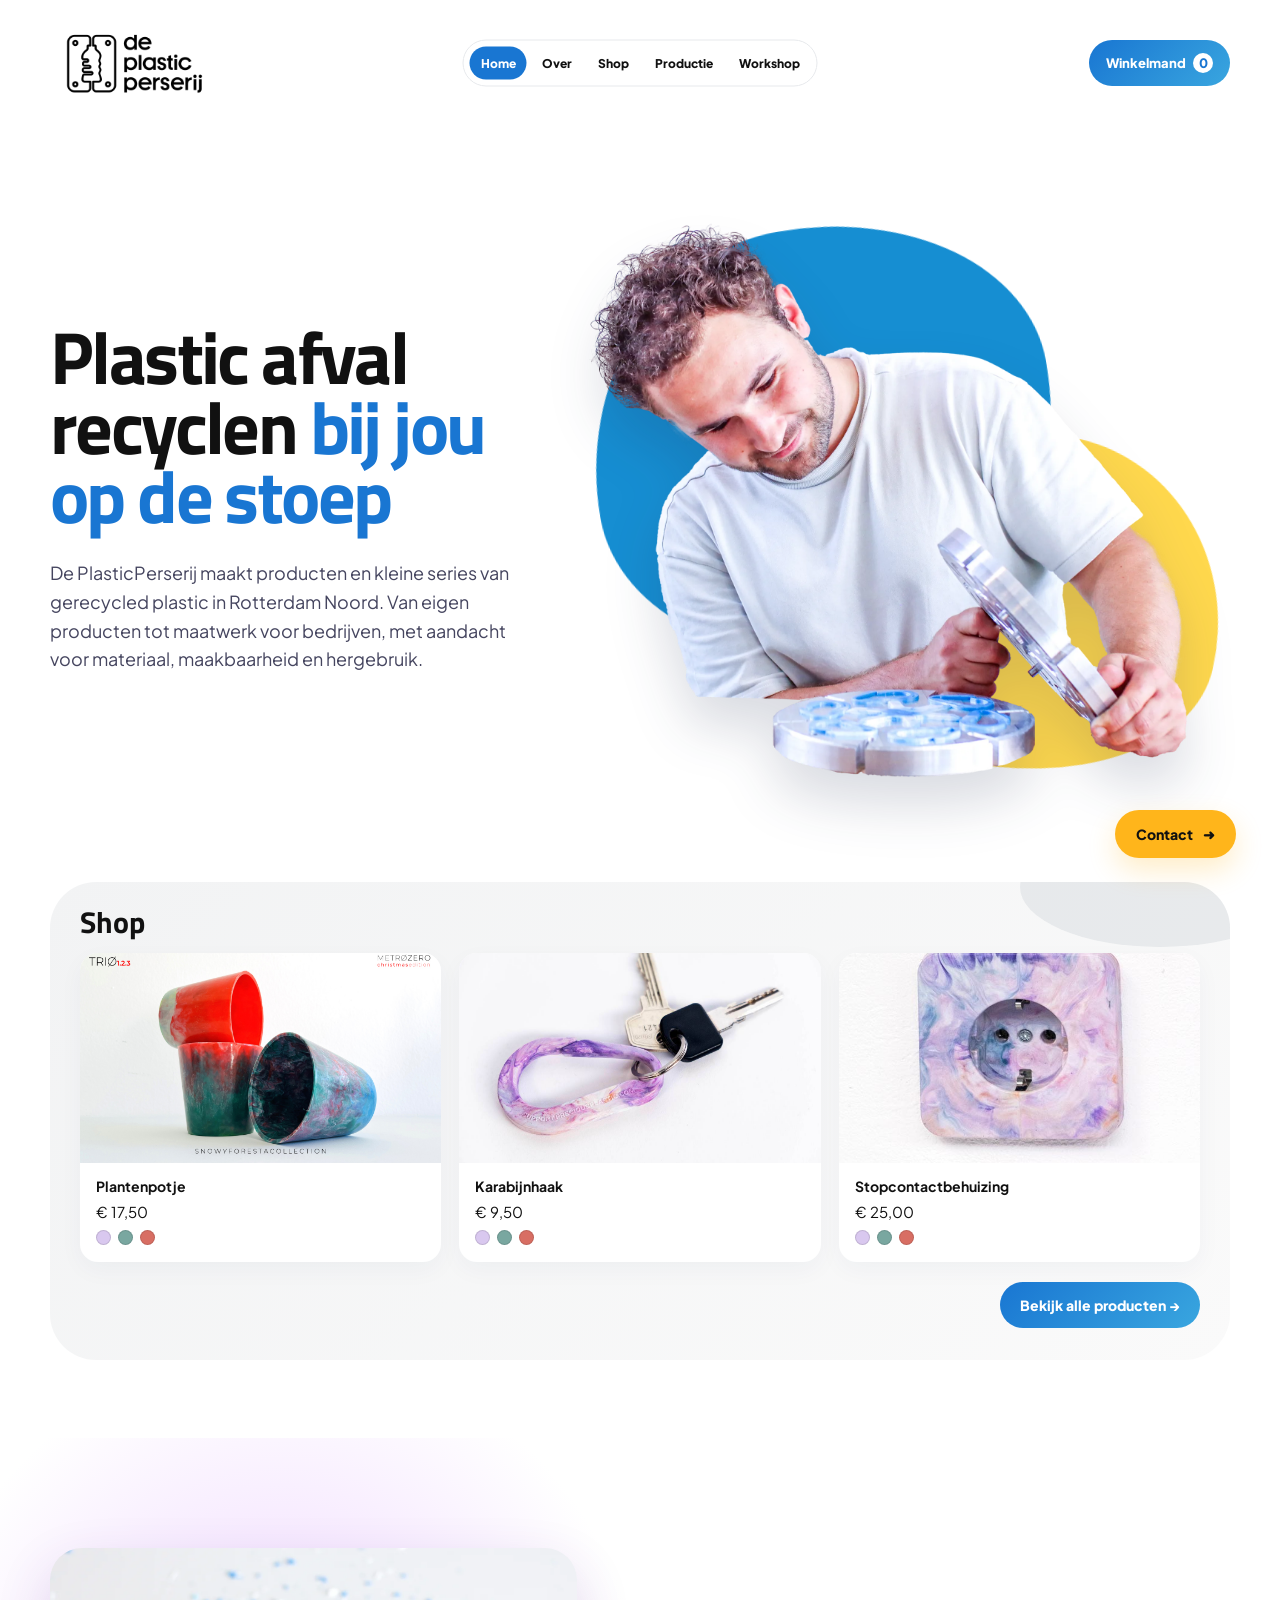
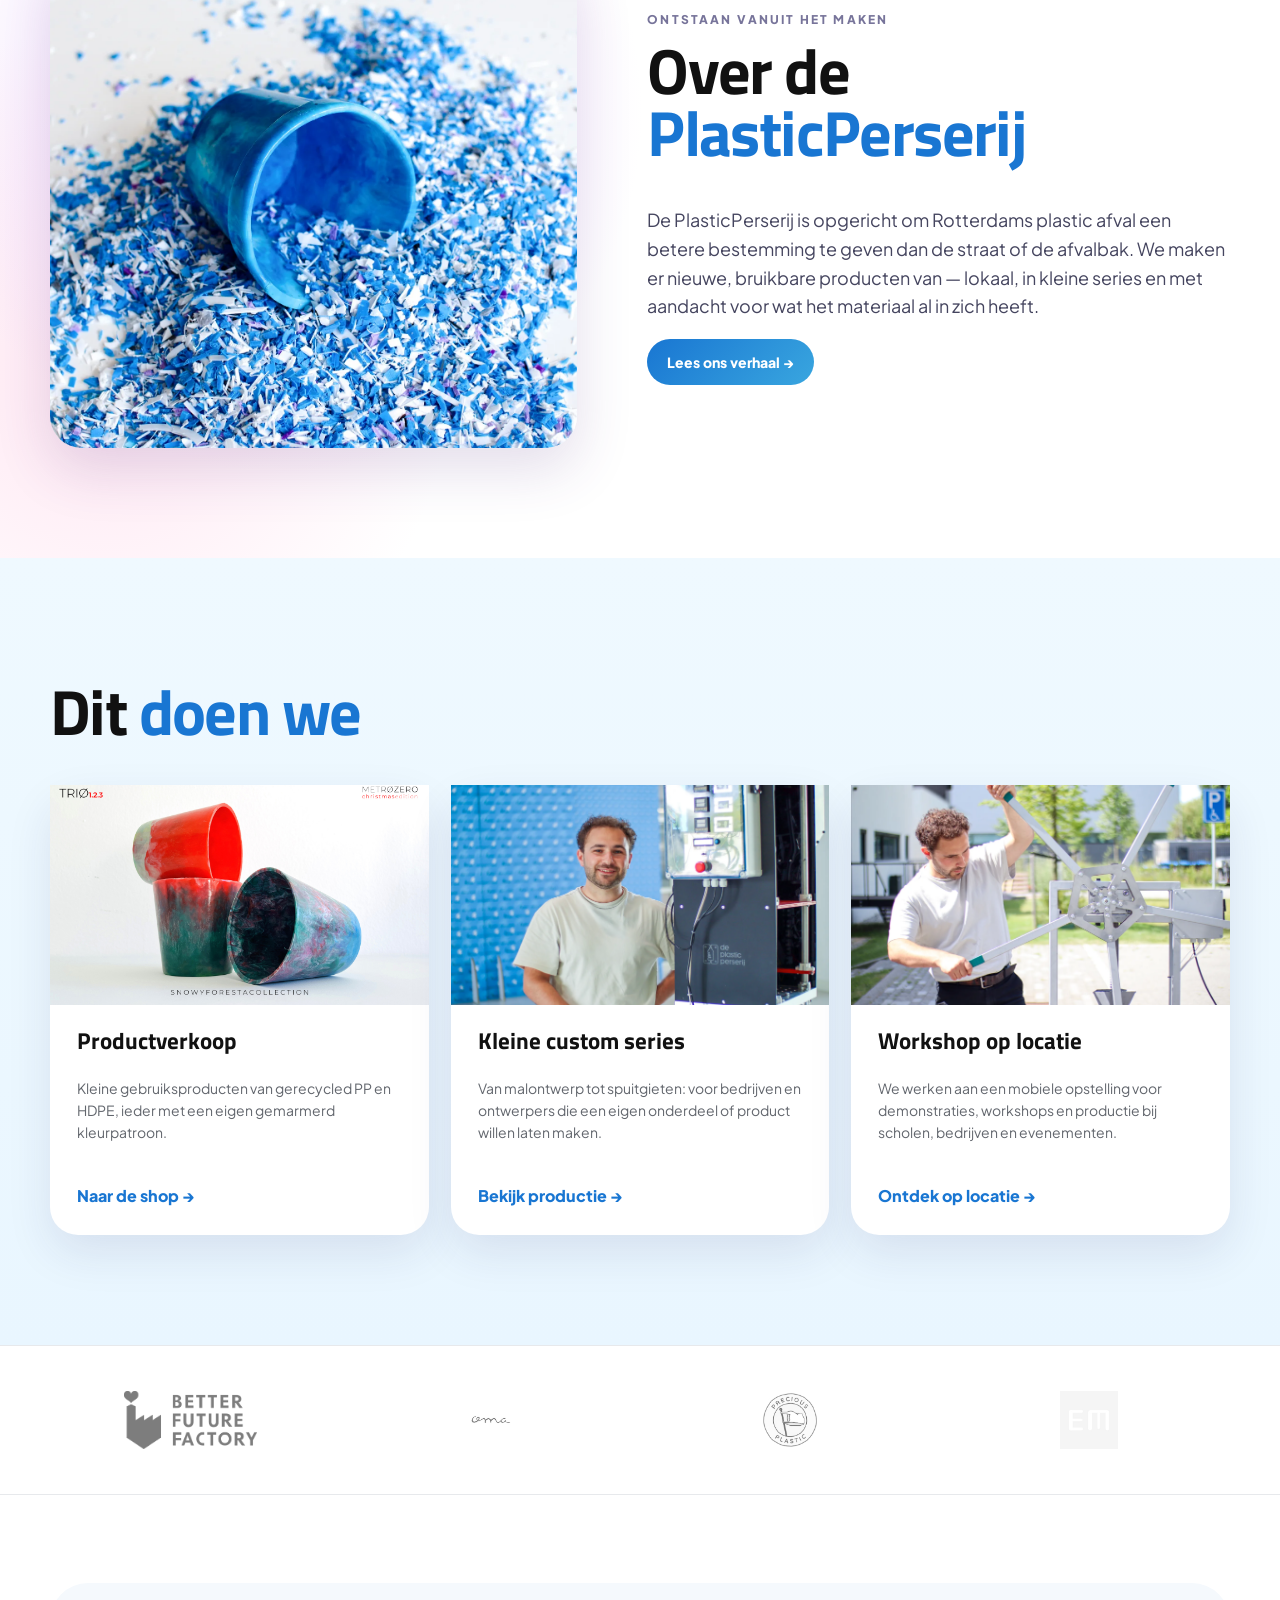
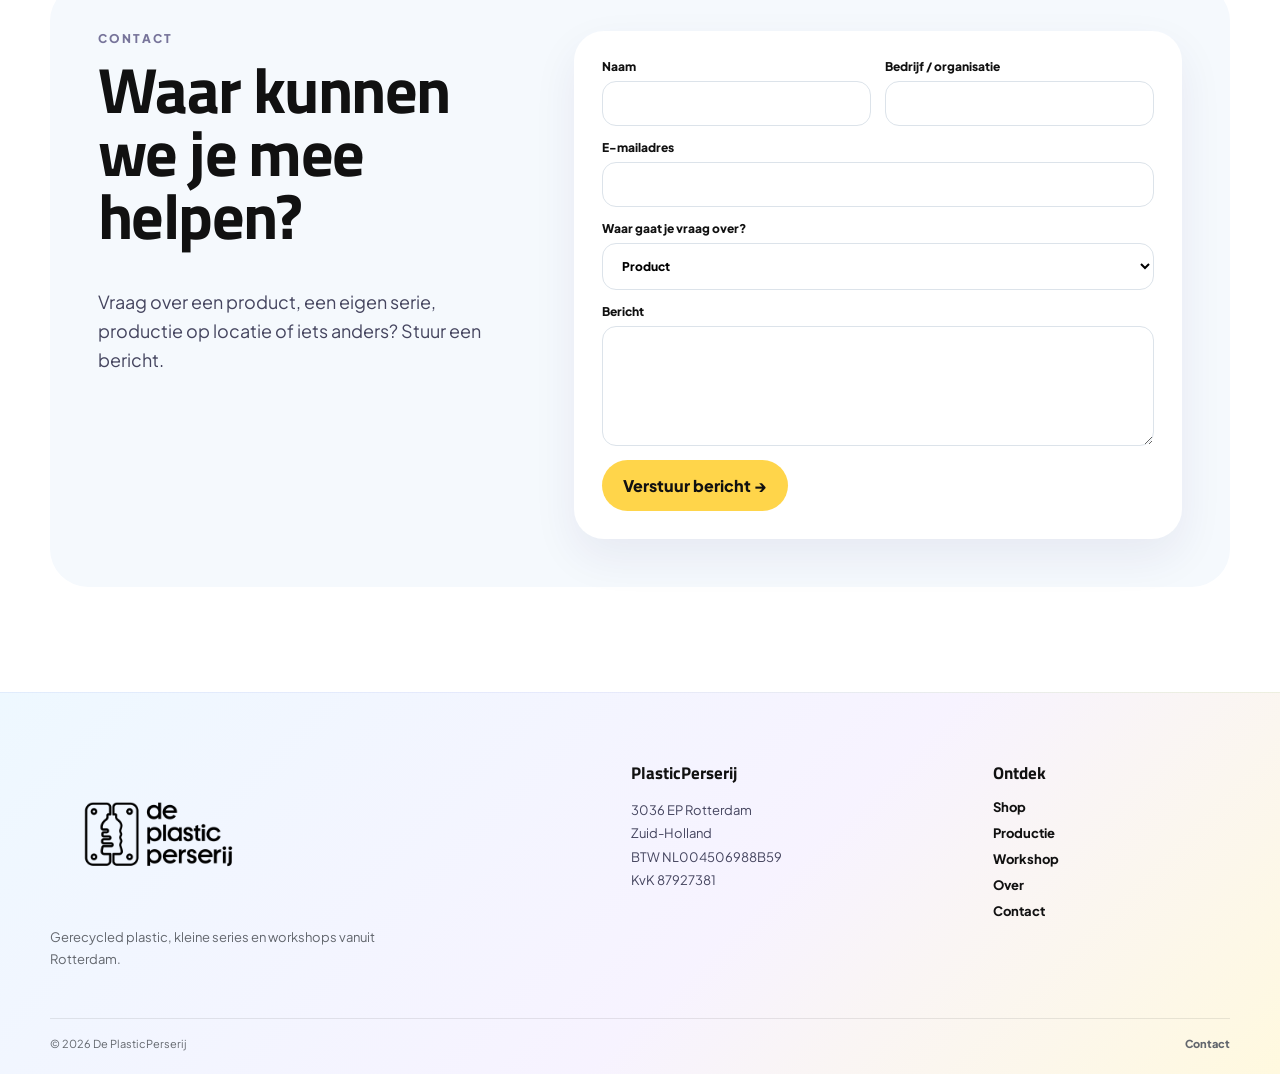
==== commit fab562f1: "Publish webshop versie" ====
--- a/index.html
+++ b/index.html
@@ -1,298 +1,14 @@
 <!DOCTYPE html>
-<!DOCTYPE html>
-
-<html lang="nl">
-<head>
-<meta charset="utf-8"/>
-<meta content="width=device-width, initial-scale=1" name="viewport"/>
-<title>Plastic recyclen op school | De PlasticPerserij</title>
-<link href="https://fonts.googleapis.com" rel="preconnect"/>
-<link crossorigin="" href="https://fonts.gstatic.com" rel="preconnect"/>
-<link href="https://fonts.googleapis.com/css2?family=Plus+Jakarta+Sans:wght@400;500;600;700;800&amp;family=Titillium+Web:wght@800&amp;display=swap" rel="stylesheet"/>
-<meta content="De PlasticPerserij: recycleworkshops op scholen waarin leerlingen hun eigen plastic sorteren, versnipperen en spuitgieten tot iets nieuws." name="description"/>
-<style>
-:root{--navy:#111111;--purple:#1976d2;--purple2:#43a7e8;--yellow:#ffd54a;--sky:#eef8ff;--lilac:#f2f7fb;--pink:#f7f3ee;--cream:#fff9df;--muted:#62666d;--line:#e7e9ec;--white:#fff;--shadow:0 18px 45px rgba(39,35,94,.10);--r:30px}
-*{box-sizing:border-box}html{scroll-behavior:smooth}body{margin:0;background:#fff;color:var(--navy);font-family:"Plus Jakarta Sans",system-ui,-apple-system,BlinkMacSystemFont,"Segoe UI",sans-serif}a{color:inherit}.wrap{width:min(1180px,calc(100% - 48px));margin:auto}.eyebrow{font-size:12px;letter-spacing:.18em;text-transform:uppercase;font-weight:900;color:#77749a}.accent{color:var(--purple)}
-header{height:104px;display:flex;align-items:center}.header-inner{display:flex;align-items:center;justify-content:space-between;gap:24px}.logo{font-size:24px;line-height:.82;font-weight:1000;letter-spacing:-.055em;text-decoration:none}.logo span{display:block}.nav{display:flex;align-items:center;gap:8px;padding:7px;border:1px solid var(--line);border-radius:999px;box-shadow:0 7px 25px rgba(42,39,91,.05)}.nav a{font-size:13px;font-weight:750;text-decoration:none;padding:10px 16px;border-radius:999px}.nav a:first-child{background:var(--purple);color:#fff}.status{font-size:13px;font-weight:850;color:#fff;text-decoration:none;padding:14px 20px;border-radius:999px;background:linear-gradient(135deg,var(--purple),#39a6df);box-shadow:0 12px 28px rgba(25,118,210,.20)}
-.hero{padding:86px 0 132px}.hero-grid{display:grid;grid-template-columns:.9fr 1.1fr;gap:70px;align-items:center}.hero h1{font-size:clamp(62px,7.2vw,102px);line-height:.86;letter-spacing:-.075em;margin:18px 0 30px;max-width:650px}.hero p{font-size:18px;line-height:1.55;max-width:530px;margin:0;color:#3e3e5c}.button{display:inline-flex;align-items:center;gap:14px;margin-top:34px;padding:15px 22px;border-radius:999px;background:linear-gradient(135deg,var(--purple),#39a6df);color:#fff;text-decoration:none;font-size:14px;font-weight:850;box-shadow:0 14px 30px rgba(25,118,210,.20)}.button span{font-size:19px}.visual{position:relative;min-height:550px;display:grid;place-items:center}.hero .blob{display:block}.blob{position:absolute;border-radius:44% 56% 53% 47% / 55% 42% 58% 45%;filter:saturate(.95)}.blob.purple{width:70%;height:75%;left:4%;top:5%;background:#198fd1;transform:rotate(-8deg)}.blob.yellow{width:68%;height:67%;right:0;bottom:3%;background:#ffe37d;transform:rotate(12deg)}.photo{position:relative;overflow:hidden;background:#f2f2f7;box-shadow:var(--shadow)}.photo img{width:100%;height:100%;display:block;object-fit:cover}.photo.contain img{object-fit:contain;background:#f7f8fb;padding:22px}.hero-photo{z-index:2;width:112%;aspect-ratio:1.12/1;border-radius:0;transform:translate(1%,2%);background:transparent;box-shadow:none;overflow:visible}.hero-photo img{object-fit:contain;object-position:center;transform:scale(1.03);filter:drop-shadow(0 30px 26px rgba(22,38,72,.16))}.hero .blob.purple{width:68%;height:66%;left:3%;top:8%;background:#168ed2;transform:rotate(-10deg);border-radius:48% 52% 44% 56% / 58% 40% 60% 42%;opacity:.98}.hero .blob.yellow{width:58%;height:55%;right:1%;bottom:6%;background:#ffd84d;transform:rotate(13deg);border-radius:53% 47% 61% 39% / 43% 57% 43% 57%;opacity:.9}.hero .scribble{right:-1%;bottom:4%;font-size:15px;color:#171650;background:rgba(255,255,255,.94);padding:15px 18px;border-radius:20px;transform:rotate(-4deg)}.hero .f1{left:-1%;bottom:20%;background:#22bdd1}.hero .f2{right:7%;top:7%;background:#ffbd00}.hero .f3{right:0;top:35%;background:#168ed2}.hero .scribble{display:block}.scribble{position:absolute;z-index:3;font-weight:950;color:var(--purple);font-size:16px;line-height:1.15;transform:rotate(-5deg);right:0;bottom:10%;background:rgba(255,255,255,.9);padding:18px 20px;border-radius:24px;box-shadow:var(--shadow)}.hero .flake{display:block}.flake{position:absolute;z-index:4;width:38px;height:24px;border-radius:60% 40% 55% 45%;box-shadow:0 8px 18px rgba(0,0,0,.1)}.f1{left:2%;bottom:17%;background:#20c4da;transform:rotate(22deg)}.f2{right:7%;top:5%;background:#f5b900;transform:rotate(-15deg);width:34px;height:34px}.f3{right:1%;top:38%;background:#1769aa;transform:rotate(38deg)}
-.benefits{padding:0 0 140px}.benefit-grid{display:grid;grid-template-columns:repeat(3,1fr);gap:72px}.benefit{display:flex;align-items:center;gap:20px}.icon{width:66px;height:66px;border-radius:22px;display:grid;place-items:center;font-size:28px;flex:0 0 auto}.benefit:nth-child(1) .icon{background:#bdf1d7}.benefit:nth-child(2) .icon{background:#ded5ff}.benefit:nth-child(3) .icon{background:#ffe68e}.benefit b{font-size:17px;line-height:1.25}
-.process-band{position:relative;background:linear-gradient(180deg,#eff9ff,#e9f6ff);padding:112px 0 132px;overflow:hidden}.process-band:before,.process-band:after{content:"";position:absolute;left:-5%;width:110%;height:85px;background:#fff;border-radius:50%}.process-band:before{top:-48px}.process-band:after{bottom:-53px}.section-title{font-size:clamp(46px,5.5vw,76px);line-height:.9;letter-spacing:-.065em;margin:17px 0 50px}.steps{display:grid;grid-template-columns:repeat(5,1fr);gap:18px}.step{position:relative;min-height:290px;background:rgba(255,255,255,.9);border-radius:28px;padding:24px 20px 25px;text-align:center;box-shadow:0 14px 32px rgba(43,58,102,.06);display:flex;flex-direction:column;align-items:center}.num{width:28px;height:28px;display:grid;place-items:center;border-radius:50%;font-size:12px;font-weight:950;background:#72caff}.step:nth-child(2) .num{background:#ffd84d}.step:nth-child(3) .num{background:#ff89be}.step:nth-child(4) .num{background:#ad9cff}.step:nth-child(5) .num{background:#7fe1a9}.step-visual{height:105px;width:100%;display:grid;place-items:center;font-size:58px}.step h3{font-size:18px;margin:5px 0 8px}.step p{font-size:13px;line-height:1.45;color:#74748b;margin:0}.step:not(:last-child):after{content:"→";position:absolute;z-index:2;right:-26px;top:47%;font-size:28px;color:var(--purple);font-weight:900}
-.machines{padding:160px 0 145px}.machine-feature{display:grid;grid-template-columns:1.15fr .85fr;gap:78px;align-items:center}.machine-photo{height:520px;border-radius:38px}.machine-photo img{object-position:center 42%}.machine-copy h2,.school-copy h2,.progress-copy h2{font-size:clamp(50px,5.8vw,78px);line-height:.91;letter-spacing:-.065em;margin:18px 0 25px}.machine-copy p,.school-copy p,.progress-copy p{font-size:17px;line-height:1.55;color:#51516c;max-width:490px}.mini-gallery{display:grid;grid-template-columns:repeat(3,1fr);gap:24px;margin-top:38px}.mini-photo{height:210px;border-radius:28px}.mini-photo:nth-child(2){background:linear-gradient(145deg,#e8e5f5,#d8d2ef)}.mini-photo:nth-child(3){background:linear-gradient(145deg,#fff1d5,#f6dfb3)}
-.school{position:relative;background:linear-gradient(135deg,#fff5fa,#f7efff);padding:135px 0 150px;overflow:hidden}.school:before,.school:after{content:"";position:absolute;width:420px;height:420px;border-radius:50%;filter:blur(2px);opacity:.55}.school:before{background:#ffddec;left:-240px;top:-130px}.school:after{background:#e5d9ff;right:-200px;bottom:-200px}.school-grid{position:relative;z-index:1;display:grid;grid-template-columns:.9fr 1.1fr;gap:80px;align-items:center}.ticks{display:grid;gap:13px;margin-top:28px}.tick{display:flex;gap:11px;align-items:flex-start;color:#5d5b76;font-size:15px}.tick i{font-style:normal;width:21px;height:21px;display:grid;place-items:center;border-radius:50%;background:var(--purple);color:#fff;font-size:12px;flex:0 0 auto}.school-photo{height:520px;border-radius:42% 34% 44% 30% / 36% 42% 35% 46%;background:#edf0f5}.school-photo img{object-position:44% center}
-.progress{position:relative;background:linear-gradient(135deg,#fff8d9,#fffdf2);padding:135px 0 125px;overflow:hidden}.progress-grid{display:grid;grid-template-columns:1.1fr .9fr;gap:80px;align-items:center}.van{position:relative;height:420px}.van .photo{position:absolute;width:88%;height:88%;left:0;bottom:0;border-radius:80px 80px 45px 45px;background:#edf0f5}.van .photo img{object-position:center center}.van:after{content:"";position:absolute;width:90%;height:70px;left:-7%;bottom:-15px;background:#168ac7;border-radius:50%;z-index:0}.van .photo{z-index:1}.progress-copy .button{background:#fff;color:var(--navy);box-shadow:0 12px 30px rgba(54,46,70,.09)}
-footer{padding:52px 0}.footer-inner{display:flex;justify-content:space-between;align-items:center;gap:25px}.footer-links{display:flex;gap:30px;font-size:13px}.footer-links a{text-decoration:none}.small{font-size:12px;color:#8a899c}
-@media(max-width:900px){.wrap{width:min(100% - 30px,680px)}header{height:86px}.nav{display:none}.status{font-size:11px;padding:12px 15px}.hero{padding:65px 0 95px}.hero-grid,.machine-feature,.school-grid,.progress-grid{grid-template-columns:1fr;gap:60px}.hero h1{font-size:clamp(60px,18vw,88px)}.visual{min-height:470px}.hero-photo{width:92%;max-width:620px}.benefits{padding-bottom:100px}.benefit-grid{grid-template-columns:1fr;gap:26px}.process-band{padding:95px 0 110px}.steps{grid-template-columns:1fr;gap:16px}.step{min-height:190px}.step-visual{height:70px}.step:not(:last-child):after{content:"↓";right:auto;top:auto;bottom:-25px}.machines{padding:120px 0 110px}.machine-photo{height:400px}.mini-gallery{grid-template-columns:1fr}.mini-photo{height:260px}.school{padding:110px 0}.school-photo{height:400px}.progress{padding:105px 0}.van{height:320px}.footer-inner{align-items:flex-start;flex-direction:column}.footer-links{flex-wrap:wrap;gap:16px 24px}}
-
-/* --- Showcase motion layer --- */
-@keyframes floaty{0%,100%{transform:translate3d(0,0,0) rotate(-2deg)}50%{transform:translate3d(0,-16px,0) rotate(2deg)}}
-@keyframes drift{0%,100%{transform:translate(0,0) rotate(0)}50%{transform:translate(18px,-10px) rotate(7deg)}}
-@keyframes pulseRing{0%,100%{box-shadow:0 0 0 0 rgba(0,121,255,.20)}50%{box-shadow:0 0 0 16px rgba(0,121,255,0)}}
-@keyframes arrowNudge{0%,100%{transform:translateX(0)}50%{transform:translateX(6px)}}
-@keyframes shine{0%{transform:translateX(-150%) rotate(18deg)}55%,100%{transform:translateX(280%) rotate(18deg)}}
-@keyframes flakeSpin{to{transform:rotate(360deg)}}
-body{overflow-x:hidden}
-header{transition:background .3s ease,box-shadow .3s ease,transform .3s ease}header.scrolled{background:rgba(255,255,255,.88);backdrop-filter:blur(18px);box-shadow:0 8px 30px rgba(19,25,65,.07)}
-.hero h1,.hero p,.hero .eyebrow,.hero .button{opacity:0;transform:translateY(24px);animation:heroIn .8s cubic-bezier(.2,.8,.2,1) forwards}.hero h1{animation-delay:.08s}.hero p{animation-delay:.16s}.hero .button{animation-delay:.24s}@keyframes heroIn{to{opacity:1;transform:none}}
-.visual .photo{animation:floaty 7s ease-in-out infinite;will-change:transform}.visual .blob{animation:drift 9s ease-in-out infinite}.visual .blob.yellow{animation-delay:-4s}.flake{animation:flakeSpin 12s linear infinite}.flake:nth-child(even){animation-direction:reverse;animation-duration:16s}
-.button{position:relative;overflow:hidden;transition:transform .22s ease,box-shadow .22s ease}.button:hover{transform:translateY(-3px);box-shadow:0 14px 30px rgba(25,83,170,.18)}.button span{display:inline-block;animation:arrowNudge 1.6s ease-in-out infinite}
-.step,.benefit,.machine-card,.school-card,.progress-visual,.progress-copy,.photo{transition:transform .35s cubic-bezier(.2,.8,.2,1),box-shadow .35s ease}.step:hover,.benefit:hover,.machine-card:hover,.school-card:hover{transform:translateY(-9px) rotate(-.5deg);box-shadow:0 22px 48px rgba(43,58,102,.12)}
-.step .num{animation:pulseRing 2.8s ease-in-out infinite}.step:nth-child(2) .num{animation-delay:.25s}.step:nth-child(3) .num{animation-delay:.5s}.step:nth-child(4) .num{animation-delay:.75s}.step:nth-child(5) .num{animation-delay:1s}
-.reveal{opacity:0;transform:translateY(42px) scale(.985);transition:opacity .75s ease,transform .75s cubic-bezier(.2,.8,.2,1)}.reveal.in{opacity:1;transform:none}.reveal-delay-1{transition-delay:.08s}.reveal-delay-2{transition-delay:.16s}.reveal-delay-3{transition-delay:.24s}.reveal-delay-4{transition-delay:.32s}
-.photo img{transition:transform .7s cubic-bezier(.2,.8,.2,1),filter .4s ease}.photo:hover img{transform:scale(1.045)}
-.process-band:before,.process-band:after{transition:transform .2s linear}.process-band.motion:before{transform:translateX(var(--wave-x,0px))}.process-band.motion:after{transform:translateX(calc(var(--wave-x,0px) * -1))}
-.cursor-dot{position:fixed;z-index:9999;width:12px;height:12px;border-radius:50%;background:#ffd84d;pointer-events:none;transform:translate(-50%,-50%);mix-blend-mode:multiply;transition:width .2s,height .2s,opacity .2s}.cursor-dot.big{width:34px;height:34px;opacity:.45}
-@media (pointer:coarse),(max-width:700px){.cursor-dot{display:none}.visual .photo{animation-duration:9s}}
-@media (prefers-reduced-motion:reduce){*,*:before,*:after{animation-duration:.001ms!important;animation-iteration-count:1!important;scroll-behavior:auto!important;transition-duration:.001ms!important}.reveal{opacity:1;transform:none}.cursor-dot{display:none}}
-
-
-/* Feedback pass: sticky navigation + supplied brand logo */
-header{position:sticky;top:0;z-index:1000;background:rgba(255,255,255,.96);backdrop-filter:blur(16px);-webkit-backdrop-filter:blur(16px)}
-.logo-image{display:flex;align-items:center;width:172px;height:66px;overflow:hidden}
-.logo-image img{display:block;width:100%;height:100%;object-fit:contain;object-position:left center}
-.footer-logo{width:150px;height:64px}
-@media(max-width:900px){.logo-image{width:138px;height:56px}.footer-logo{width:145px}}
-
-/* Header + process icon refinement */
-header{height:116px}
-.logo-image{width:260px;height:94px}
-.contact-cta{background:#ffb51b!important;color:#171650!important;box-shadow:0 12px 28px rgba(255,181,27,.24)!important;display:flex;align-items:center;gap:10px}
-.contact-cta:hover{transform:translateY(-2px);background:#ffc238!important}
-.contact-cta span{font-size:17px}
-.step-visual svg{width:72px;height:72px;fill:none;stroke:#171650;stroke-width:4;stroke-linecap:round;stroke-linejoin:round}
-.step:nth-child(1) .step-visual svg{stroke:#2587d8}.step:nth-child(2) .step-visual svg{stroke:#d99b00}.step:nth-child(3) .step-visual svg{stroke:#dc5e98}.step:nth-child(4) .step-visual svg{stroke:#6557df}.step:nth-child(5) .step-visual svg{stroke:#248b60}
-@media(max-width:900px){header{height:96px}.logo-image{width:190px;height:72px}.contact-cta{padding:12px 16px}.nav a{padding:9px 11px}}
-@media(max-width:680px){.logo-image{width:170px;height:66px}.nav{display:none}.contact-cta span{display:none}}
-
-/* Titillium Web ExtraBold for headings */
-h1,h2,h3{font-family:"Titillium Web","Plus Jakarta Sans",sans-serif;font-weight:800;letter-spacing:-.02em;line-height:.98}
-
-/* Hero heading: longer intro line */
-.hero h1{font-size:clamp(54px,6.3vw,88px);max-width:760px}
-@media(max-width:900px){.hero h1{font-size:clamp(50px,14vw,76px)}}
-@media(max-width:680px){.hero h1{font-size:clamp(44px,13vw,64px)}}
-</style>
-<style>
-/* v3 feedback pass */
-.button::before,.button::after{animation:none!important;display:none!important;content:none!important}
-.hero .scribble{display:none!important}
-.machines .machine-photo img{object-fit:cover;object-position:center 42%}
-.school-photo img{object-fit:cover;object-position:center center}
-.progress .van .photo img{object-fit:cover;object-position:center center}
-@media(max-width:900px){
-  .machines .machine-photo img{object-position:center center}
-  .school-photo img{object-position:58% center}
-  .progress .van .photo img{object-position:center center}
-}
-
-/* Header + process icon refinement */
-header{height:116px}
-.logo-image{width:260px;height:94px}
-.contact-cta{background:#ffb51b!important;color:#171650!important;box-shadow:0 12px 28px rgba(255,181,27,.24)!important;display:flex;align-items:center;gap:10px}
-.contact-cta:hover{transform:translateY(-2px);background:#ffc238!important}
-.contact-cta span{font-size:17px}
-.step-visual svg{width:72px;height:72px;fill:none;stroke:#171650;stroke-width:4;stroke-linecap:round;stroke-linejoin:round}
-.step:nth-child(1) .step-visual svg{stroke:#2587d8}.step:nth-child(2) .step-visual svg{stroke:#d99b00}.step:nth-child(3) .step-visual svg{stroke:#dc5e98}.step:nth-child(4) .step-visual svg{stroke:#6557df}.step:nth-child(5) .step-visual svg{stroke:#248b60}
-@media(max-width:900px){header{height:96px}.logo-image{width:190px;height:72px}.contact-cta{padding:12px 16px}.nav a{padding:9px 11px}}
-@media(max-width:680px){.logo-image{width:170px;height:66px}.nav{display:none}.contact-cta span{display:none}}
-</style><style>
-/* v5 — user feedback */
-header{height:126px}
-.logo-image{width:500px;height:112px;flex:0 1 500px}
-.logo-image img{width:100%;height:100%;object-fit:contain;object-position:left center}
-.header-inner{gap:18px}
-.nav{flex-shrink:0}
-.contact-cta{flex-shrink:0}
-.step-visual svg{width:88px;height:88px;overflow:visible}
-.step-visual .icon-stroke{fill:none;stroke:#111;stroke-width:4.4;stroke-linecap:round;stroke-linejoin:round}
-.step:nth-child(1) .step-visual svg{color:#1976d2}
-.step:nth-child(2) .step-visual .drop{fill:#72caff;stroke:#1976d2}
-.step:nth-child(3) .step-visual path:nth-last-child(-n+5){fill:#ff89be;stroke:#111}
-.step:nth-child(5) .step-visual path:first-child{fill:#ffe37d}
-.zoomable-image{cursor:zoom-in}
-.lightbox{position:fixed;inset:0;z-index:3000;background:rgba(10,13,25,.84);backdrop-filter:blur(10px);display:flex;align-items:center;justify-content:center;padding:42px;opacity:0;visibility:hidden;transition:opacity .22s ease,visibility .22s ease}
-.lightbox.open{opacity:1;visibility:visible}
-.lightbox img{display:block;max-width:min(92vw,1500px);max-height:88vh;width:auto;height:auto;object-fit:contain;border-radius:24px;box-shadow:0 30px 90px rgba(0,0,0,.38);transform:scale(.94);transition:transform .24s cubic-bezier(.2,.8,.2,1)}
-.lightbox.open img{transform:scale(1)}
-.lightbox-close{position:fixed;top:24px;right:28px;width:52px;height:52px;border:0;border-radius:50%;background:#fff;color:#111;font:400 36px/1 Arial,sans-serif;cursor:pointer;box-shadow:0 10px 30px rgba(0,0,0,.2)}
-.dev-disclaimer{position:fixed;z-index:1200;right:22px;bottom:22px;display:flex;align-items:center;gap:9px;padding:11px 16px;border-radius:999px;background:rgba(255,249,223,.94);border:1px solid rgba(17,17,17,.09);box-shadow:0 12px 32px rgba(17,17,17,.12);backdrop-filter:blur(12px);font-size:12px;font-weight:800;letter-spacing:.01em;color:#111;pointer-events:none}
-.dev-dot{width:8px;height:8px;border-radius:50%;background:#f4a51c;box-shadow:0 0 0 4px rgba(244,165,28,.14)}
-@media(max-width:1050px){.logo-image{width:390px;height:104px;flex-basis:390px}.nav a{padding:9px 12px}}
-@media(max-width:900px){header{height:100px}.logo-image{width:300px;height:88px;flex-basis:300px}.dev-disclaimer{right:14px;bottom:14px}.lightbox{padding:18px}.lightbox img{border-radius:16px}}
-@media(max-width:680px){.logo-image{width:250px;height:82px;flex-basis:250px}.contact-cta{padding:12px 15px}.dev-disclaimer{font-size:10px;padding:9px 12px}.lightbox-close{top:14px;right:14px;width:44px;height:44px;font-size:30px}}
-</style><style>
-/* v6 — content + spacing refinement */
-.header-inner{position:relative;justify-content:space-between}
-.nav{position:absolute;left:50%;transform:translateX(-50%)}
-.hero{padding-bottom:42px}
-.machines{padding-top:78px}
-.machine-copy .ticks{margin-top:30px}
-.school{margin-top:0;padding-top:145px}
-.process-band{margin-bottom:0}
-.process-band + .school{margin-top:-1px}
-.cursor-dot{display:none!important}
-.contact-section{padding:120px 0;background:#fff}
-.contact-inner{background:#111;color:#fff;border-radius:42px;padding:58px 64px;display:flex;align-items:center;justify-content:space-between;gap:50px}
-.contact-inner h2{font-size:clamp(44px,5vw,72px);line-height:.95;letter-spacing:-.055em;margin:14px 0 18px}
-.contact-inner p{max-width:650px;margin:0;color:rgba(255,255,255,.72);font-size:17px;line-height:1.6}
-.contact-inner .eyebrow{color:#ffd54a}
-.contact-big{flex:0 0 auto;display:inline-flex;align-items:center;gap:12px;background:#ffb51b;color:#111;text-decoration:none;font-weight:900;padding:18px 24px;border-radius:999px;transition:transform .2s ease,background .2s ease}
-.contact-big:hover{transform:translateY(-3px);background:#ffc238}
-@media(max-width:1050px){.nav{position:static;transform:none}.header-inner{justify-content:space-between}.machines{padding-top:60px}}
-@media(max-width:900px){.hero{padding-bottom:25px}.machines{padding-top:55px}.contact-section{padding:85px 0}.contact-inner{padding:42px 30px;align-items:flex-start;flex-direction:column}.school{padding-top:110px}}
-</style><style>
-/* v7 refinements */
-.process-band:after{display:none!important}.process-band{padding-bottom:105px!important}.school{margin-top:0!important;padding-top:105px!important}
-.workshop-info{display:grid;grid-template-columns:repeat(3,1fr);gap:12px;margin-top:28px}.workshop-pill{padding:18px;border-radius:20px;background:#f4f9ff;border:1px solid #dceeff}.workshop-pill strong,.workshop-pill span{display:block}.workshop-pill strong{font-size:14px;margin-bottom:6px}.workshop-pill span{font-size:12px;line-height:1.45;color:#666b75}
-.factory-box{margin-top:28px;padding:24px;border-radius:28px;background:#111;color:#fff}.factory-intro{display:flex;justify-content:space-between;gap:20px;align-items:end;margin-bottom:18px}.factory-intro strong{font-size:22px}.factory-intro span{font-size:12px;opacity:.7}.factory-grid{display:grid;grid-template-columns:repeat(2,1fr);gap:10px}.factory-grid>div{padding:15px;border-radius:16px;background:rgba(255,255,255,.09)}.factory-grid b,.factory-grid span{display:block}.factory-grid b{color:#ffd54a;margin-bottom:5px}.factory-grid span,.secondary-note{font-size:12px;line-height:1.45;opacity:.82}.secondary-note{margin:16px 0 0!important;color:#fff!important;max-width:none!important}
-.step .num{display:none!important}.step-visual svg{width:86px;height:86px}.step:nth-child(1) .step-visual svg{filter:drop-shadow(0 8px 12px rgba(25,118,210,.16))}.step:nth-child(4) .step-visual{background:#fff3c4;border-radius:24px;width:110px;margin:0 auto 4px}.step:nth-child(1) .step-visual{background:#e9f6ff;border-radius:24px;width:110px;margin:0 auto 4px}
-.contact-section{padding:110px 0;background:#fff}.contact-inner{display:grid!important;grid-template-columns:.8fr 1.2fr;gap:80px;align-items:start!important}.contact-copy h2{font-size:clamp(44px,5vw,68px);letter-spacing:-.055em;line-height:.95;margin:16px 0 22px}.contact-copy p{color:#5b5d68;line-height:1.6}.contact-form{display:grid;gap:14px;padding:28px;border-radius:30px;background:#f5f9fd}.field-row{display:grid;grid-template-columns:1fr 1fr;gap:14px}.contact-form label{font-size:12px;font-weight:800;display:grid;gap:7px}.contact-form input,.contact-form textarea{width:100%;border:1px solid #dce3ea;border-radius:14px;background:#fff;padding:14px 15px;font:inherit;font-size:14px;outline:none}.contact-form input:focus,.contact-form textarea:focus{border-color:#1976d2;box-shadow:0 0 0 3px rgba(25,118,210,.1)}.contact-submit{justify-self:start;border:0;border-radius:999px;padding:15px 21px;background:#ffd54a;color:#111;font:inherit;font-weight:900;cursor:pointer}.contact-form small{color:#7b7f87}.form-status{min-height:22px;font-size:14px;font-weight:800;line-height:1.45}.form-status.success{color:#18794e}.form-status.error{color:#b42318}.contact-submit:disabled{opacity:.65;cursor:wait}
-@media(max-width:900px){.workshop-info,.factory-grid,.field-row,.contact-inner{grid-template-columns:1fr}.contact-inner{gap:38px}.factory-intro{display:block}.factory-intro span{display:block;margin-top:6px}.school{padding-top:80px!important}}
-</style><style>
-/* v8 refinements */
-.workshop-info,.factory-box{display:none!important}
-.machine-bullets{margin-top:30px;display:grid;gap:13px;max-width:720px}
-.machine-bullet{display:grid;grid-template-columns:28px 1fr;gap:10px;align-items:start;color:#555b66;font-size:14px;line-height:1.5}
-.machine-bullet .check{width:24px;height:24px;border-radius:50%;display:grid;place-items:center;background:#e8f7ef;color:#18864b;font-weight:900;font-size:13px;margin-top:1px}
-.machine-bullet strong{color:#111;font-size:14px}
-.step .step-visual{background:transparent!important;border-radius:0!important;width:auto!important}
-.step-visual .bottle-label{fill:#52b788;stroke:#52b788;stroke-width:2}
-.step-visual .mold-fill{fill:#7657e8;stroke:#7657e8;stroke-width:2}
-.step-visual .flake{fill:#43a7e8;stroke:#1976d2;stroke-width:2}
-.contact-section{display:block!important;visibility:visible!important;opacity:1!important;background:#fff!important;padding:105px 0!important}
-.contact-inner{display:grid!important;grid-template-columns:.8fr 1.2fr!important;gap:70px!important;align-items:start!important;background:#f5f9fd!important;color:#111!important;border-radius:38px!important;padding:48px!important;opacity:1!important;transform:none!important}
-.contact-copy p{color:#5b5d68!important}.contact-form{background:#fff!important;border:1px solid #e1eaf2!important;box-shadow:0 18px 45px rgba(39,35,94,.07)!important}
-@media(max-width:900px){.contact-inner{grid-template-columns:1fr!important;padding:28px!important;gap:30px!important}}
-
-/* v9 refinements */
-.hero .button{background:linear-gradient(135deg,#ffd54a 0%,#ffc943 55%,#ffb83e 100%);color:#111;box-shadow:0 14px 30px rgba(235,166,20,.20)}
-.hero .button:hover{box-shadow:0 16px 34px rgba(235,166,20,.26)}
-.button span,.contact-cta span,.contact-submit span{font-weight:950;line-height:1;display:inline-block}
-.contact-cta span{margin-left:5px}
-.contact-submit span{margin-left:7px;animation:arrowNudge 1.6s ease-in-out infinite}
-.step:not(:last-child):after{content:"➜";font-size:24px;font-weight:950}
-.step-visual .flake{animation:none!important;transform:none!important;will-change:auto!important}
-</style>
-<style>
-/* Mobile stability + static process section */
-.van:after{display:none!important}
-.progress-copy p a{color:inherit;font-weight:800;text-underline-offset:3px}
-.process-band,.process-band *{animation:none!important;transition:none!important}
-.process-band .reveal,.process-band .reveal.in{opacity:1!important;transform:none!important}
-.process-band:before,.process-band:after{transform:none!important}
-.step .num,.step-visual,.step-visual *{animation:none!important;transition:none!important;transform:none!important;will-change:auto!important}
-@media(max-width:900px){
-  .machine-feature,.school-grid,.progress-grid,.contact-inner,.hero-grid{min-width:0}
-  .machine-copy,.school-copy,.progress-copy,.contact-copy{min-width:0}
-  .machine-copy h2,.school-copy h2,.progress-copy h2,.contact-copy h2,.section-title{font-size:clamp(38px,11vw,50px);overflow-wrap:break-word}
-  .machine-copy p,.school-copy p,.progress-copy p{overflow-wrap:anywhere}
-}
-@media(max-width:480px){
-  .wrap{width:min(100% - 32px,1180px)}
-  .machine-copy h2,.school-copy h2,.progress-copy h2,.contact-copy h2,.section-title{font-size:clamp(36px,10.5vw,44px);line-height:.96;letter-spacing:-.05em}
-  .machine-copy p,.school-copy p,.progress-copy p{font-size:16px}
-}
-</style>
-<style>
-/* Final typography, header alignment and process icon refinements */
-h1,h2,h3{font-family:"Titillium Web","Plus Jakarta Sans",sans-serif!important;font-weight:800!important;letter-spacing:-.02em!important;line-height:.98!important}
-.logo-image{transform:translateX(-18px) scale(1.08);transform-origin:left center}
-.step-visual .bottle-label{fill:#52b788!important;stroke:none!important}
-.step-visual .flake{stroke:none!important}
-@media(max-width:900px){.logo-image{transform:translateX(-10px) scale(1.06)}}
-@media(max-width:680px){.logo-image{transform:translateX(-8px) scale(1.05)}}
-</style>
-<meta property="og:type" content="website"/>
-<meta property="og:locale" content="nl_NL"/>
-<meta property="og:site_name" content="De PlasticPerserij"/>
-<meta property="og:title" content="Plastic recyclen op school | De PlasticPerserij"/>
-<meta property="og:description" content="De PlasticPerserij: recycleworkshops op scholen waarin leerlingen hun eigen plastic sorteren, versnipperen en spuitgieten tot iets nieuws."/>
-<meta property="og:url" content="https://plasticperserij.com/"/>
-<meta property="og:image" content="https://plasticperserij.com/images/hero.webp"/>
-<script type="application/ld+json">
-{
-  "@context": "https://schema.org",
-  "@type": "Organization",
-  "name": "De PlasticPerserij",
-  "url": "https://plasticperserij.com/",
-  "email": "hallo@plasticperserij.com",
-  "description": "De PlasticPerserij geeft mobiele recycleworkshops op scholen waarin leerlingen zelf plastic recyclen."
-}
-</script>
-<link rel="apple-touch-icon" sizes="180x180" href="/apple-touch-icon.png">
-<link rel="icon" type="image/png" sizes="32x32" href="/favicon-32x32.png">
-<link rel="icon" type="image/png" sizes="16x16" href="/favicon-16x16.png">
-<link rel="icon" href="/favicon.ico" sizes="any">
-<link rel="manifest" href="/site.webmanifest">
-<link href="https://plasticperserij.com/" rel="canonical"/></head>
-<body>
-<header><div class="wrap header-inner"><a class="logo logo-image" href="#top"><img alt="De Plastic Perserij" decoding="async" loading="lazy" src="images/logo.png"/></a><nav class="nav"><a href="#top">Home</a><a href="#proces">Hoe het werkt</a><a href="#achtergrond">Achtergrond</a></nav><a class="status contact-cta" href="#contact">Contact <span>➜</span></a></div></header>
-<main id="top">
-<section class="hero"><div class="wrap hero-grid"><div><h1>Plastic recyclen <span class="accent">bij jou op de stoep.</span></h1><p>Ontdek alles over plastic recyclen in een workshop bij jou op school. Tover je eigen plastic afval om tot iets nieuws in de mobiele fabriek van De PlasticPerserij</p><a class="button" href="#contact">Workshop inplannen? <span>➜</span></a></div><div class="visual"><div class="blob purple"></div><div class="blob yellow"></div><div class="photo hero-photo"><img alt="Plastic recyclen tijdens een workshop" aria-label="Afbeelding vergroten" class="zoomable-image" decoding="async" fetchpriority="high" loading="eager" role="button" src="images/hero.webp" tabindex="0"/></div><i class="flake f1"></i><i class="flake f2"></i><i class="flake f3"></i></div></div></section>
-<section class="machines" id="scholen"><div class="wrap"><div class="machine-feature"><div class="photo machine-photo"><img alt="Machine voor het recyclen van plastic tijdens een workshop" aria-label="Afbeelding vergroten" class="zoomable-image" decoding="async" loading="lazy" role="button" src="images/workshop-machine.webp" tabindex="0"/></div><div class="machine-copy"><div class="eyebrow">Mobiele recyclefabriek op school</div><h2>Recycleworkshops bij <span class="accent">jou op school</span></h2><p>Neem je eigen plastic mee en ontdek hoe je het met een spuitgietmachine en een snipperaar omtovert tot een nieuw product. Volg het hele recycleproces, van sorteren tot omsmelten, zoals het ook in het echt gaat. Zo merk je dat techniek en duurzaamheid veel meer zijn dan theorie.</p><div class="ticks"><div class="tick"><i>✓</i><span>Basisschool en middelbare school</span></div><div class="tick"><i>✓</i><span>Voor leerlingen van ongeveer 8–15 jaar</span></div><div class="tick"><i>✓</i><span>Past bij thema’s als duurzaamheid en techniek</span></div></div></div></div><div class="mini-gallery"><div class="photo mini-photo"><img alt="Gesorteerde kunststof flakes voor recycling" aria-label="Afbeelding vergroten" class="zoomable-image" decoding="async" loading="lazy" role="button" src="images/flakes-tubs.webp" tabindex="0"/></div><div class="photo mini-photo"><img alt="Versnipperd plastic klaar om opnieuw te verwerken" aria-label="Afbeelding vergroten" class="zoomable-image" decoding="async" loading="lazy" role="button" src="images/cup-flakes.webp" tabindex="0"/></div><div class="photo mini-photo"><img alt="Nieuwe producten gemaakt van gerecycled plastic" aria-label="Afbeelding vergroten" class="zoomable-image" decoding="async" loading="lazy" role="button" src="images/mold-products.webp" tabindex="0"/></div></div></div></section><section class="process-band" id="proces"><div class="wrap"><div class="eyebrow">Van afval naar nieuw product</div><h2 class="section-title">Wat gaan we <span class="accent">doen?</span></h2><div class="steps"><article class="step"><div class="step-visual"><svg aria-hidden="true" viewbox="0 0 96 96"><rect class="bottle-label" height="15" rx="3" width="28" x="34" y="42"></rect><g class="icon-stroke"><path d="M38 12h20v10l6 8v45c0 5-4 9-9 9H41c-5 0-9-4-9-9V30l6-8z"></path><path d="M38 34h26M38 63h26"></path><path d="M43 12v10h10V12"></path></g></svg></div><h3>Meenemen</h3><p>Je neemt je eigen geschikte plastic mee.</p></article><article class="step"><div class="step-visual"><svg aria-hidden="true" viewbox="0 0 96 96"><g class="icon-stroke"><path d="M31 16h18v9l5 7v43c0 5-4 8-8 8H34c-5 0-8-3-8-8V32l5-7z"></path><path d="M31 38h23M31 64h23"></path><path d="M36 16v9h8v-9"></path><path class="drop" d="M70 27s-11 13-11 21a11 11 0 0 0 22 0c0-8-11-21-11-21z"></path><path d="M66 50c1 3 3 5 6 6"></path></g></svg></div><h3>Schoonmaken</h3><p>We maken het materiaal klaar voor gebruik.</p></article><article class="step"><div class="step-visual"><svg aria-hidden="true" viewbox="0 0 96 96"><g class="icon-stroke"><path d="M30 13h18v9l5 7v18l-7 5-8-4-7 5-8-5V29l5-7z"></path><path d="M30 34h23M35 13v9h8v-9"></path><path d="M23 48l8 5 7-5 8 4 7-5"></path><path class="flake" d="M57 55l8-5 6 7-7 6zM72 45l8 4-3 9-9-3zM54 69l9-3 4 9-9 4zM72 66l9-3 3 9-9 4zM40 66l8-5 6 8-8 5z"></path></g></svg></div><h3>Versnipperen</h3><p>Van verpakking naar kleine kunststof flakes.</p></article><article class="step"><div class="step-visual"><svg aria-hidden="true" viewbox="0 0 96 96"><g class="icon-stroke"><rect height="60" rx="7" width="28" x="15" y="18"></rect><rect height="60" rx="7" width="28" x="53" y="18"></rect><path d="M43 30h10M43 66h10"></path><path class="mold-fill" d="M28 31c8 0 12 7 12 17s-4 17-12 17c-5 0-8-4-8-9 0-4 2-7 6-9-4-2-6-5-6-9 0-4 3-7 8-7zM68 31c-8 0-12 7-12 17s4 17 12 17c5 0 8-4 8-9 0-4-2-7-6-9 4-2 6-5 6-9 0-4-3-7-8-7z"></path><circle cx="24" cy="25" r="2"></circle><circle cx="72" cy="25" r="2"></circle><circle cx="24" cy="71" r="2"></circle><circle cx="72" cy="71" r="2"></circle></g></svg></div><h3>Spuitgieten</h3><p>De flakes worden verwarmd en in een mal gevormd.</p></article><article class="step"><div class="step-visual"><svg aria-hidden="true" viewbox="0 0 96 96"><g class="icon-stroke"><path d="M27 43h42l-5 36H32z"></path><path d="M34 43l3-10h22l3 10"></path><path d="M48 33V18"></path><path d="M48 25c-8 0-14-5-15-12 8-1 14 3 15 12zM48 29c8 0 14-5 15-12-8-1-14 3-15 12z"></path><path d="M37 58h22"></path></g></svg></div><h3>Weer meenemen!</h3><p>Neem je nieuwe objectje mee naar huis.</p></article></div></div></section>
-<section class="school" id="achtergrond"><div class="wrap school-grid"><div class="school-copy"><div class="eyebrow">Wie zit erachter?</div><h2>Over de <span class="accent">PlasticPerserij</span></h2><p>Joost Dommisse is industrieel ontwerper en bouwt met veel plezier recyclingmachines. Vanuit zijn achtergrond aan de TU Delft groeide die interesse uit tot een brede expertise in het lokaal recyclen van plastic. Met De PlasticPerserij brengt hij die ervaring de klas in, zodat leerlingen zelf kunnen ontdekken hoe duurzaamheid en techniek in de praktijk werken.</p></div><div class="photo school-photo"><img alt="Joost naast de automatische spuitgietmachine" aria-label="Afbeelding vergroten" class="zoomable-image" decoding="async" loading="lazy" role="button" src="images/joost-automatic-machine.webp" tabindex="0"/></div></div></section>
-<section class="progress" id="ontwikkeling"><div class="wrap progress-grid"><div class="van"><div class="photo"><img alt="Joost werkt met de handmatige spuitgietmachine" aria-label="Afbeelding vergroten" class="zoomable-image" decoding="async" loading="lazy" role="button" src="images/joost-manual-machine.webp" tabindex="0"/></div></div><div class="progress-copy"><div class="eyebrow">Planning</div><h2>Van start in <span class="accent">2027</span></h2><p>De PlasticPerserij is nog volop in ontwikkeling. Vanaf medio 2027 zijn de eerste workshops naar verwachting in te plannen. Maar stuur vooral vast een mailtje via <a href="mailto:hallo@plasticperserij.com">hallo@plasticperserij.com</a> of het formulier hieronder!</p></div></div></section><section class="contact-section" id="contact"><div class="wrap contact-inner"><div class="contact-copy"><div class="eyebrow">Contact</div><h2>Workshop op school?</h2><p>Interesse in een workshop, samenwerking of wil je gewoon iets vragen? Laat je gegevens achter.</p></div><form action="https://formspree.io/f/maeqazad" class="contact-form" id="contactForm" method="POST"><div class="field-row"><label>Naam<input name="name" placeholder="Je naam" required="" type="text"/></label><label>School / organisatie<input name="school" placeholder="Naam van school" type="text"/></label></div><label>E-mailadres<input name="email" placeholder="jij@school.nl" required="" type="email"/></label><label>Bericht<textarea name="message" placeholder="Vertel kort waar je naar op zoek bent" required="" rows="5"></textarea></label><button class="contact-submit" type="submit">Verstuur bericht <span>➜</span></button><div aria-live="polite" class="form-status" id="formStatus" role="status"></div></form></div></section>
-</main>
-<footer><div class="wrap footer-inner"><a class="logo logo-image footer-logo" href="#top"><img alt="De Plastic Perserij" decoding="async" loading="lazy" src="images/logo.png"/></a><div class="footer-links"><a href="#top">Home</a><a href="#proces">Hoe het werkt</a><a href="#scholen">Voor scholen</a><a href="mailto:hallo@plasticperserij.com">Contact</a></div><div class="small">PlasticPerserij · in ontwikkeling</div></div></footer>
-<script>
-(()=>{
-  const q=(s,c=document)=>[...c.querySelectorAll(s)];
-  // Reveal sections/cards as they enter the viewport.
-  const revealTargets=q('section h2, .machine-card, .school-card, .progress-visual, .progress-copy, section .photo').filter(el=>!el.closest('.process-band'));
-  revealTargets.forEach((el,i)=>{el.classList.add('reveal'); if(i%4) el.classList.add('reveal-delay-'+(i%4));});
-  const io=new IntersectionObserver(entries=>entries.forEach(e=>{if(e.isIntersecting){e.target.classList.add('in');io.unobserve(e.target)}}),{threshold:.14,rootMargin:'0px 0px -5%'});
-  revealTargets.forEach(el=>io.observe(el));
-
-  // Header state on scroll.
-  const header=document.querySelector('header');
-  const onScroll=()=>header?.classList.toggle('scrolled',scrollY>24);
-  addEventListener('scroll',onScroll,{passive:true});onScroll();
-
-  // Subtle pointer tilt on the hero photo.
-  const visual=document.querySelector('.visual');
-  if(visual && matchMedia('(pointer:fine)').matches){
-    visual.addEventListener('mousemove',e=>{const r=visual.getBoundingClientRect(),x=(e.clientX-r.left)/r.width-.5,y=(e.clientY-r.top)/r.height-.5;visual.style.transform=`perspective(900px) rotateX(${-y*2.8}deg) rotateY(${x*3.2}deg)`});
-    visual.addEventListener('mouseleave',()=>visual.style.transform='');
-  }
-
-})();
-</script>
-<div aria-hidden="true" aria-label="Afbeelding bekijken" aria-modal="true" class="lightbox" id="imageLightbox" role="dialog"><button aria-label="Sluiten" class="lightbox-close" type="button">×</button><img alt="Vergrote afbeelding"/></div><script>
-(() => {
-  const box=document.getElementById('imageLightbox');
-  const boxImg=box?.querySelector('img');
-  const closeBtn=box?.querySelector('.lightbox-close');
-  let lastFocus=null;
-  function openImage(img){
-    if(!box||!boxImg) return;
-    lastFocus=document.activeElement;
-    boxImg.src=img.currentSrc||img.src;
-    boxImg.alt=img.alt||'Vergrote afbeelding';
-    box.classList.add('open');
-    box.setAttribute('aria-hidden','false');
-    document.body.style.overflow='hidden';
-    closeBtn?.focus();
-  }
-  function closeImage(){
-    if(!box) return;
-    box.classList.remove('open');
-    box.setAttribute('aria-hidden','true');
-    document.body.style.overflow='';
-    setTimeout(()=>{if(boxImg) boxImg.src='';},240);
-    lastFocus?.focus?.();
-  }
-  document.querySelectorAll('.zoomable-image').forEach(img=>{
-    img.addEventListener('click',()=>openImage(img));
-    img.addEventListener('keydown',e=>{if(e.key==='Enter'||e.key===' '){e.preventDefault();openImage(img)}});
-  });
-  closeBtn?.addEventListener('click',closeImage);
-  box?.addEventListener('click',e=>{if(e.target===box) closeImage();});
-  document.addEventListener('keydown',e=>{if(e.key==='Escape'&&box?.classList.contains('open')) closeImage();});
-})();
-</script><script>document.getElementById('contactForm')?.addEventListener('submit',async function(e){e.preventDefault();const form=this;const button=form.querySelector('.contact-submit');const status=document.getElementById('formStatus');const original=button.innerHTML;button.disabled=true;button.textContent='Versturen…';status.className='form-status';status.textContent='';try{const response=await fetch(form.action,{method:'POST',body:new FormData(form),headers:{'Accept':'application/json'}});if(response.ok){form.reset();status.className='form-status success';status.textContent='Bedankt! Je bericht is verstuurd.';}else{throw new Error('Formspree response was not OK');}}catch(error){status.className='form-status error';status.textContent='Het versturen is niet gelukt. Probeer het nog eens of mail naar hallo@plasticperserij.com.';}finally{button.disabled=false;button.innerHTML=original;}});</script></body></html>
-
-<style>
-/* Slightly more breathing room for the main heading */
-.hero h1{letter-spacing:-.02em;line-height:.96}
-.machine-copy h2,.school-copy h2,.progress-copy h2,.contact-copy h2,.section-title{letter-spacing:-.015em;line-height:1.02}
-.step h3{letter-spacing:0;line-height:1.12}
-</style>
+<html lang="nl"><head><meta charset="utf-8"/><meta content="width=device-width,initial-scale=1" name="viewport"/><title>De PlasticPerserij | Gerecycled plastic uit Rotterdam</title><meta content="Producten, kleine series en workshops met gerecycled plastic vanuit Rotterdam-Noord." name="description"/><link href="https://plasticperserij.com/" rel="canonical"/><link href="favicon.ico" rel="icon" type="image/x-icon"/><link href="favicon-32x32.png" rel="icon" sizes="32x32" type="image/png"/><link href="favicon-16x16.png" rel="icon" sizes="16x16" type="image/png"/><link href="apple-touch-icon.png" rel="apple-touch-icon"/><link href="site.webmanifest" rel="manifest"/><link href="site.css" rel="stylesheet"/><script type="application/ld+json">{"@context": "https://schema.org", "@type": "Organization", "name": "De PlasticPerserij", "url": "https://plasticperserij.com/", "logo": "https://plasticperserij.com/images/logo.png", "address": {"@type": "PostalAddress", "postalCode": "3036 EP", "addressLocality": "Rotterdam", "addressRegion": "Zuid-Holland", "addressCountry": "NL"}, "vatID": "NL004506988B59", "taxID": "87927381"}</script><script type="application/ld+json">{"@context": "https://schema.org", "@type": "ItemList", "name": "Belangrijkste pagina's", "itemListElement": [{"@type": "ListItem", "position": 1, "name": "Shop", "url": "https://plasticperserij.com/producten.html"}, {"@type": "ListItem", "position": 2, "name": "Productie", "url": "https://plasticperserij.com/productie.html"}, {"@type": "ListItem", "position": 3, "name": "Workshop", "url": "https://plasticperserij.com/op-locatie.html"}, {"@type": "ListItem", "position": 4, "name": "Over", "url": "https://plasticperserij.com/over.html"}, {"@type": "ListItem", "position": 5, "name": "Contact", "url": "https://plasticperserij.com/contact.html"}]}</script></head><body>
+<header><div class="wrap header-inner"><a class="logo" href="index.html"><img alt="De PlasticPerserij" src="images/logo.png"/></a><nav class="nav"><a class="active" href="index.html">Home</a><a href="over.html">Over</a><a href="producten.html">Shop</a><a href="productie.html">Productie</a><a href="op-locatie.html">Workshop</a></nav><a class="cartlink" href="winkelmand.html">Winkelmand <span class="cart-count">0</span></a></div></header><main>
+<section class="hero"><div class="wrap hero-grid"><div><h1>Plastic afval recyclen <span class="accent">bij jou op de stoep</span></h1><p>De PlasticPerserij maakt producten en kleine series van gerecycled plastic in Rotterdam Noord. Van eigen producten tot maatwerk voor bedrijven, met aandacht voor materiaal, maakbaarheid en hergebruik.</p></div><div class="visual"><img alt="De PlasticPerserij" src="images/hero.webp"/></div></div></section>
+<section class="home-products"><div class="wrap"><div class="shop-callout"><div class="shop-callout-head"><h2>Shop</h2></div><div class="mini-products">
+<a class="mini-product" href="producten.html"><div class="mini-product-image"><img alt="Plantenpotje" src="images/plantenpot-temp.png"/></div><div class="mini-product-info"><b>Plantenpotje</b><div class="mini-price">€ 17,50</div><div aria-label="Beschikbare kleuren" class="mini-swatches"><span class="mini-dot"></span><span class="mini-dot"></span><span class="mini-dot"></span></div></div></a>
+<a class="mini-product" href="producten.html"><div class="mini-product-image"><img alt="Karabijnhaak" src="images/karabijnhaak-temp.png"/></div><div class="mini-product-info"><b>Karabijnhaak</b><div class="mini-price">€ 9,50</div><div aria-label="Beschikbare kleuren" class="mini-swatches"><span class="mini-dot"></span><span class="mini-dot"></span><span class="mini-dot"></span></div></div></a>
+<a class="mini-product" href="producten.html"><div class="mini-product-image"><img alt="Stopcontactbehuizing" src="images/stopcontact-temp.png"/></div><div class="mini-product-info"><b>Stopcontactbehuizing</b><div class="mini-price">€ 25,00</div><div aria-label="Beschikbare kleuren" class="mini-swatches"><span class="mini-dot"></span><span class="mini-dot"></span><span class="mini-dot"></span></div></div></a>
+</div><div class="shop-callout-footer"><a class="button shop-callout-button" href="producten.html">Bekijk alle producten →</a></div></div></div></section>
+<section class="pad home-about"><div class="wrap split"><div class="photo tall"><img alt="Gerecycled plastic en producten" src="images/cup-flakes.webp"/></div><div><div class="eyebrow">Ontstaan vanuit het maken</div><h2 class="section-title">Over de <span class="accent">PlasticPerserij</span></h2><p class="lead">De PlasticPerserij is opgericht om Rotterdams plastic afval een betere bestemming te geven dan de straat of de afvalbak. We maken er nieuwe, bruikbare producten van — lokaal, in kleine series en met aandacht voor wat het materiaal al in zich heeft.</p><a class="button" href="over.html">Lees ons verhaal →</a></div></div></section>
+<section class="pad soft"><div class="wrap"><h2 class="section-title">Dit <span class="accent">doen we</span></h2><div class="service-cards"><article class="service-card"><div class="service-image"><img alt="Product van gerecycled plastic" src="images/plantenpot-temp.png"/></div><div class="service-copy"><h3>Productverkoop</h3><p>Kleine gebruiksproducten van gerecycled PP en HDPE, ieder met een eigen gemarmerd kleurpatroon.</p><a class="link" href="producten.html">Naar de shop →</a></div></article><article class="service-card"><div class="service-image"><img alt="Productie met een spuitgietmachine" src="images/joost-automatic-machine.webp"/></div><div class="service-copy"><h3>Kleine custom series</h3><p>Van malontwerp tot spuitgieten: voor bedrijven en ontwerpers die een eigen onderdeel of product willen laten maken.</p><a class="link" href="productie.html">Bekijk productie →</a></div></article><article class="service-card"><div class="service-image"><img alt="Mobiele spuitgietopstelling" src="images/joost-manual-machine.webp"/></div><div class="service-copy"><h3>Workshop op locatie</h3><p>We werken aan een mobiele opstelling voor demonstraties, workshops en productie bij scholen, bedrijven en evenementen.</p><a class="link" href="op-locatie.html">Ontdek op locatie →</a></div></article></div></div></section>
+<section class="logo-band"><div class="wrap"><div class="logos"><div class="logo-slot"><img alt="Better Future Factory" src="images/logo-bff.webp"/></div><div class="logo-slot"><img alt="Samenwerkingslogo" src="images/logo-coma.png"/></div><div class="logo-slot"><img alt="Precious Plastic" src="images/logo-precious.png"/></div><div class="logo-slot"><img alt="Samenwerkingslogo" src="images/logo-em.png"/></div></div></div></section>
+<section class="home-contact"><div class="wrap"><div class="contact-inner-v3"><div><div class="eyebrow">Contact</div><h2 class="section-title">Waar kunnen we je mee helpen?</h2><p class="lead">Vraag over een product, een eigen serie, productie op locatie of iets anders? Stuur een bericht.</p></div><form action="https://formspree.io/f/maeqazad" class="contact-form" method="POST"><div class="field-row"><label>Naam<input name="naam" required=""/></label><label>Bedrijf / organisatie<input name="organisatie"/></label></div><label>E-mailadres<input name="email" required="" type="email"/></label><label>Waar gaat je vraag over?<select name="onderwerp"><option>Product</option><option>Productie</option><option>Op locatie</option><option>Anders</option></select></label><label>Bericht<textarea name="bericht" required="" rows="6"></textarea></label><button class="contact-submit" type="submit">Verstuur bericht →</button></form></div></div></section>
+</main><footer class="site-footer"><div class="wrap footer-grid"><div class="footer-brand"><img alt="De PlasticPerserij" src="images/logo.png"/><p>Gerecycled plastic, kleine series en workshops vanuit Rotterdam.</p></div><div class="footer-column"><h3>PlasticPerserij</h3><p>3036 EP Rotterdam<br/>Zuid-Holland<br/>BTW NL004506988B59<br/>KvK 87927381</p></div><div class="footer-column"><h3>Ontdek</h3><div class="footer-links"><a href="producten.html">Shop</a><a href="productie.html">Productie</a><a href="op-locatie.html">Workshop</a><a href="over.html">Over</a><a href="contact.html">Contact</a></div></div></div><div class="wrap footer-bottom"><span>© 2026 De PlasticPerserij</span><a href="contact.html">Contact</a></div></footer><script src="site.js"></script><a class="floating-contact" href="contact.html">Contact <span>➜</span></a></body></html>
--- a/site.css
+++ b/site.css
@@ -0,0 +1,106 @@
+@import url('https://fonts.googleapis.com/css2?family=Plus+Jakarta+Sans:wght@400;500;600;700;800&family=Titillium+Web:wght@800&display=swap');
+:root{--ink:#111;--blue:#1976d2;--blue2:#43a7e8;--sky:#eef8ff;--cream:#fff9df;--pink:#f7f3ee;--muted:#62666d;--line:#e7e9ec;--white:#fff;--shadow:0 18px 45px rgba(39,35,94,.10);--r:30px}*{box-sizing:border-box}html{scroll-behavior:smooth}body{margin:0;color:var(--ink);font-family:'Plus Jakarta Sans',sans-serif;background:#fff}a{color:inherit}.wrap{width:min(1180px,calc(100% - 48px));margin:auto}h1,h2,h3{font-family:'Titillium Web',sans-serif;margin-top:0;line-height:.98}.accent{color:var(--blue)}.eyebrow{font-size:12px;letter-spacing:.18em;text-transform:uppercase;font-weight:900;color:#77749a}.muted{color:var(--muted)}
+header{height:104px;display:flex;align-items:center;position:sticky;top:0;background:rgba(255,255,255,.94);backdrop-filter:blur(14px);z-index:20;border-bottom:1px solid transparent}header.scrolled{border-color:var(--line)}.header-inner{display:flex;align-items:center;justify-content:space-between;gap:18px}.logo img{width:250px;display:block}.nav{display:flex;align-items:center;gap:4px;padding:6px;border:1px solid var(--line);border-radius:999px}.nav a{font-size:12px;font-weight:800;text-decoration:none;padding:9px 11px;border-radius:999px}.nav a.active,.nav a:hover{background:var(--blue);color:#fff}.cartlink,.pill{font-size:13px;font-weight:850;text-decoration:none;padding:13px 17px;border-radius:999px;background:linear-gradient(135deg,var(--blue),#39a6df);color:#fff;white-space:nowrap}.cart-count{display:inline-grid;place-items:center;background:#fff;color:var(--blue);min-width:20px;height:20px;border-radius:20px;margin-left:5px}
+.hero{padding:82px 0 110px}.hero-grid,.split{display:grid;grid-template-columns:.95fr 1.05fr;gap:70px;align-items:center}.hero h1{font-size:clamp(58px,7vw,100px);letter-spacing:-.035em;margin:14px 0 28px}.hero p,.lead{font-size:18px;line-height:1.6;color:#45455f;max-width:590px}.buttons{display:flex;gap:12px;flex-wrap:wrap;margin-top:28px}.button{display:inline-flex;align-items:center;gap:10px;padding:14px 20px;border-radius:999px;background:linear-gradient(135deg,var(--blue),#39a6df);color:#fff;text-decoration:none;font-size:14px;font-weight:850;border:0;cursor:pointer}.button.secondary{background:#fff;color:var(--ink);border:1px solid var(--line);box-shadow:none}.visual{position:relative;min-height:500px;display:grid;place-items:center}.visual:before{content:'';position:absolute;width:70%;height:70%;left:4%;top:6%;background:#168ed2;border-radius:48% 52% 44% 56% / 58% 40% 60% 42%;transform:rotate(-10deg)}.visual:after{content:'';position:absolute;width:58%;height:55%;right:1%;bottom:6%;background:#ffd84d;border-radius:53% 47% 61% 39% / 43% 57% 43% 57%;transform:rotate(13deg)}.visual img{position:relative;z-index:2;width:110%;max-height:520px;object-fit:contain;filter:drop-shadow(0 30px 26px rgba(22,38,72,.16))}
+section.pad{padding:110px 0}.soft{background:linear-gradient(180deg,#eff9ff,#e9f6ff)}.cream{background:linear-gradient(135deg,#fff8d9,#fffdf2)}.pink{background:linear-gradient(135deg,#fff5fa,#f7efff)}.section-title{font-size:clamp(44px,5vw,72px);letter-spacing:-.025em;margin:12px 0 42px}.cards{display:grid;grid-template-columns:repeat(3,1fr);gap:22px}.card{background:#fff;border:1px solid var(--line);border-radius:28px;padding:28px;box-shadow:0 12px 30px rgba(30,45,90,.05)}.card h3{font-size:28px;margin:12px 0}.card p{color:var(--muted);line-height:1.6;font-size:14px}.card .link{font-weight:850;color:var(--blue);text-decoration:none}.logos{display:grid;grid-template-columns:repeat(4,1fr);gap:18px}.logo-slot{height:86px;border:1px dashed #bdc5cc;border-radius:20px;display:grid;place-items:center;color:#888;background:#fff;font-size:12px;font-weight:800}.process{display:grid;grid-template-columns:repeat(5,1fr);gap:14px}.process .card{text-align:center;padding:22px 14px}.num{width:30px;height:30px;border-radius:50%;background:#72caff;display:grid;place-items:center;font-weight:900;margin:0 auto 14px}.photo{border-radius:32px;overflow:hidden;box-shadow:var(--shadow)}.photo img{width:100%;height:100%;object-fit:cover;display:block}.photo.tall{height:500px}.photo-grid{display:grid;grid-template-columns:repeat(3,1fr);gap:20px}.photo-grid .photo{height:230px}
+.products{display:grid;grid-template-columns:repeat(2,1fr);gap:24px}.product{border:1px solid var(--line);border-radius:30px;overflow:hidden;background:#fff}.product-img{height:300px;background:#f4f7f9;display:grid;place-items:center;position:relative}.product-img img{width:100%;height:100%;object-fit:cover}.placeholder{font-weight:800;color:#8a899c;text-align:center;padding:20px}.product-body{padding:26px}.product-body h3{font-size:30px;margin:0 0 8px}.price{font-weight:900;margin:8px 0 16px}.swatches{display:flex;gap:9px;margin:12px 0 18px}.swatch{width:28px;height:28px;border-radius:50%;border:3px solid #fff;outline:1px solid #ccc;cursor:pointer}.swatch[data-c='blauw']{background:#3979a8}.swatch[data-c='rood']{background:#b64c4c}.swatch[data-c='groen']{background:#56836b}.swatch[data-c='paars']{background:#76598b}.swatch[data-c='geel']{background:#d3a94b}.swatch.selected{outline:3px solid var(--ink)}.stock{font-size:12px;color:#777;margin-bottom:12px}.qty{width:70px;padding:10px;border:1px solid var(--line);border-radius:12px}.add{margin-left:8px}
+.notice{padding:20px 22px;border-radius:22px;background:var(--cream);font-size:14px;line-height:1.6}.timeline{display:grid;gap:12px}.timeline div{display:grid;grid-template-columns:110px 1fr;gap:20px;padding:18px 0;border-bottom:1px solid var(--line)}.timeline b{color:var(--blue)}
+.contact{display:grid;grid-template-columns:.8fr 1.2fr;gap:60px;background:#fff;border-radius:34px;padding:44px;box-shadow:var(--shadow)}form{display:grid;gap:14px}.row{display:grid;grid-template-columns:1fr 1fr;gap:14px}label{font-size:12px;font-weight:800;display:grid;gap:7px}input,select,textarea{font:inherit;padding:13px 14px;border:1px solid #dfe2e6;border-radius:13px;background:#fff}textarea{resize:vertical}.checkout{max-width:800px;margin:auto}.order-line{display:flex;justify-content:space-between;gap:20px;padding:15px 0;border-bottom:1px solid var(--line)}.hidden{display:none!important}.summary{white-space:pre-wrap;background:#f6f8fa;border-radius:18px;padding:20px;font:14px/1.6 monospace}
+footer{padding:50px 0}.footer-inner{display:flex;justify-content:space-between;align-items:center;gap:24px}.footer-inner img{width:210px}.footer-links{display:flex;gap:20px;flex-wrap:wrap;font-size:12px}.footer-links a{text-decoration:none}
+@media(max-width:900px){.wrap{width:min(100% - 30px,680px)}.nav{display:none}.logo img{width:190px}.hero-grid,.split,.contact{grid-template-columns:1fr}.visual{min-height:400px}.cards,.products{grid-template-columns:1fr}.process{grid-template-columns:1fr 1fr}.logos{grid-template-columns:1fr 1fr}.photo-grid{grid-template-columns:1fr}.row{grid-template-columns:1fr}.hero{padding-top:50px}.contact{padding:28px}.cartlink{font-size:0}.cartlink:before{content:'🛒';font-size:18px}.cart-count{font-size:12px}}
+/* v2 homepage feedback */
+.logo img{width:205px}.hero{padding:64px 0 72px}.hero-grid{grid-template-columns:.82fr 1.18fr;gap:52px}.hero h1{font-size:clamp(48px,5.8vw,82px);line-height:.94;max-width:700px}.visual{min-height:590px}.visual img{width:122%;max-height:620px}.floating-contact{position:fixed;right:24px;bottom:24px;z-index:50;display:inline-flex;align-items:center;gap:10px;padding:15px 21px;border-radius:999px;background:#ffb51b;color:#111;text-decoration:none;font-size:14px;font-weight:900;box-shadow:0 12px 28px rgba(255,181,27,.24);transition:.2s ease}.floating-contact:hover{transform:translateY(-2px);background:#ffc238}.home-products{padding:10px 0 72px}.mini-products{display:grid;grid-template-columns:repeat(3,1fr);gap:20px}.mini-product{text-decoration:none;font-size:14px;display:grid;gap:11px}.mini-product-image{height:180px;border-radius:24px;overflow:hidden;background:#f4f7f9}.mini-product-image img{width:100%;height:100%;object-fit:cover;display:block}.mini-product-image.placeholder{display:grid;place-items:center;color:#8a899c;font-size:11px}.logo-band{padding:42px 0;border-top:1px solid var(--line);border-bottom:1px solid var(--line)}.logo-band .logo-slot{border:0;background:transparent;height:64px}.service-cards{display:grid;grid-template-columns:repeat(3,1fr);gap:22px}.service-card{background:#fff;border-radius:28px;overflow:hidden;box-shadow:0 12px 30px rgba(30,45,90,.05)}.service-image{height:220px;background:#eef2f5}.service-image img{width:100%;height:100%;object-fit:cover}.service-copy{padding:25px 27px 29px}.service-copy h3{font-size:29px;margin:0 0 10px}.service-copy p{color:var(--muted);font-size:14px;line-height:1.6}.service-copy .link{font-weight:850;color:var(--blue);text-decoration:none}.original-process .process-card{display:flex;flex-direction:column;align-items:center}.step-visual{height:94px;display:grid;place-items:center}.step-visual svg{width:78px;height:78px;fill:none;stroke:#111;stroke-width:4;stroke-linecap:round;stroke-linejoin:round}.step-visual .bottle-label{fill:#52b788;stroke:#52b788;stroke-width:2}.step-visual .drop{fill:#72caff;stroke:#1976d2}.step-visual .flake{fill:#43a7e8;stroke:#1976d2}.step-visual .mold-fill{fill:#7657e8;stroke:#7657e8}.process-card h3{margin:5px 0 8px}.process-card p{margin:0}.nav{order:2}.logo{order:1}.cartlink{order:3}
+@media(max-width:900px){.logo img{width:165px}.hero{padding:40px 0 52px}.hero h1{font-size:clamp(44px,12vw,64px)}.visual{min-height:430px}.visual img{width:110%;max-height:470px}.home-products{padding-bottom:52px}.mini-products{grid-template-columns:repeat(3,1fr);gap:10px}.mini-product-image{height:120px}.service-cards{grid-template-columns:1fr}.service-image{height:250px}.floating-contact{right:15px;bottom:15px;padding:13px 17px}.original-process{grid-template-columns:1fr 1fr}}
+@media(max-width:560px){.mini-product-image{height:100px}.mini-product{font-size:12px}.logo-band .logos{grid-template-columns:repeat(2,1fr)}}
+/* v3 refinement */
+header{height:94px}.header-inner{position:relative;top:-5px}.logo{margin-left:-7px}.logo img{width:194px}.nav{transform:translateY(-2px)}.cartlink{transform:translateY(-2px)}
+.floating-contact{right:44px;bottom:42px}
+.home-products .mini-product-image img{object-fit:cover}.logo-band .logos{align-items:center}.logo-band .logo-slot{display:grid;place-items:center}.logo-band img{max-width:78%;max-height:58px;object-fit:contain;filter:grayscale(1);opacity:.58}.logo-band .logo-slot{border:0}
+.home-about{background:radial-gradient(circle at 22% 38%,rgba(229,190,255,.62),transparent 33%),radial-gradient(circle at 8% 75%,rgba(255,211,232,.55),transparent 27%),#fff}.home-about .photo{box-shadow:0 22px 55px rgba(87,49,128,.16)}
+.service-card,.card{border:0;box-shadow:0 18px 45px rgba(39,35,94,.10)}
+.service-copy h3{font-size:31px}.home-contact{padding:105px 0;background:#fff}.home-contact .contact-inner-v3{display:grid;grid-template-columns:.8fr 1.2fr;gap:70px;align-items:start;background:#f5f9fd;border-radius:38px;padding:48px}.home-contact .contact-form{display:grid;gap:14px;padding:28px;border-radius:30px;background:#fff;box-shadow:0 18px 45px rgba(39,35,94,.07)}.home-contact .field-row{display:grid;grid-template-columns:1fr 1fr;gap:14px}.home-contact label{font-size:12px;font-weight:800;display:grid;gap:7px}.home-contact input,.home-contact select,.home-contact textarea{width:100%;border:1px solid #dce3ea;border-radius:14px;background:#fff;padding:14px 15px}.home-contact .contact-submit{justify-self:start;border:0;border-radius:999px;padding:15px 21px;background:#ffd54a;color:#111;font:inherit;font-weight:900;cursor:pointer}
+.page-intro{padding:90px 0 70px}.intro-quote{max-width:940px;margin:auto;text-align:center;font-size:clamp(28px,4.2vw,56px);line-height:1.18;font-weight:700;letter-spacing:-.035em}.intro-quote strong{font-weight:900}.shop-start,.production-start{padding:70px 0 110px}.shop-heading{display:flex;align-items:end;justify-content:space-between;gap:30px;margin-bottom:38px}.shop-heading h1,.production-start h1{font-size:clamp(50px,6vw,78px);margin:0}.process-soft{background:linear-gradient(180deg,#f4fbff,#edf8ff)}
+@media(max-width:900px){header{height:88px}.header-inner{top:-3px}.logo{margin-left:-4px}.logo img{width:158px}.nav,.cartlink{transform:none}.floating-contact{right:22px;bottom:25px}.home-contact .contact-inner-v3{grid-template-columns:1fr;padding:28px;gap:30px}.home-contact .field-row{grid-template-columns:1fr}.page-intro{padding:60px 0 48px}.shop-start,.production-start{padding:48px 0 80px}.shop-heading{display:block}.shop-heading p{margin-top:16px}}
+
+/* Header alignment pass — restore the proportions of the original site */
+@media (min-width:901px){
+  header{height:126px!important;}
+  .header-inner{height:126px;position:relative;top:0!important;display:flex;align-items:center;justify-content:space-between;}
+  .logo{margin-left:-15px!important;display:flex;align-items:center;}
+  .logo img{width:188px!important;height:auto;display:block;}
+  .nav{position:absolute;left:50%;top:50%;transform:translate(-50%,-50%)!important;margin:0;}
+  .cartlink{transform:none!important;align-self:center;}
+}
+/* v4 content and layout pass */
+.home-products{padding:0 0 78px}.shop-callout{position:relative;padding:28px 32px 30px;border-radius:46px;background:linear-gradient(135deg,#f2f3f4,#fafafa);overflow:hidden}.shop-callout:before{content:'';position:absolute;width:280px;height:120px;border-radius:50%;background:rgba(225,228,231,.7);right:-70px;top:-55px}.shop-callout .mini-products{position:relative;z-index:1}.shop-callout-button{position:relative;z-index:1;margin-top:22px}.logo-band{margin-top:0}.service-copy{display:flex;flex-direction:column;min-height:230px}.service-copy h3{font-size:25px}.service-copy .link{margin-top:auto}.home-contact{padding-top:88px}
+.shop-start{padding:46px 0 100px}.products{gap:20px}.product{display:grid;grid-template-columns:46% 54%;min-height:300px}.product-img{height:100%;min-height:300px}.product-body{padding:24px}.product-body h3{font-size:27px}.product-body p{font-size:13px;line-height:1.5}.swatches{margin:9px 0 13px}.swatch{width:24px;height:24px}.stock{margin-bottom:10px}
+.production-callout{padding:64px 0 74px}.production-hero{display:grid;grid-template-columns:.9fr 1.1fr;gap:64px;align-items:center}.production-hero h1{font-size:clamp(50px,6vw,82px);margin:12px 0 25px}.technical-placeholder{height:430px;border-radius:38px;background:radial-gradient(circle at 30% 30%,#e9edf0,#dce2e6 58%,#cfd7dc);display:grid;place-items:center;box-shadow:var(--shadow);overflow:hidden}.technical-placeholder span{font-size:12px;font-weight:850;letter-spacing:.08em;color:#7d858b}
+.location-visual{overflow:hidden;border-radius:44px;min-height:520px;background:#f1f6f8}.location-visual:before,.location-visual:after{display:none}.location-visual img{width:100%;height:520px;max-height:none;object-fit:cover;filter:none}
+.over-intro{padding-bottom:80px}.story-grid{display:grid;grid-template-columns:.95fr 1.05fr;gap:70px;align-items:center}.story-main{height:590px}.story-gallery{display:grid;grid-template-columns:1fr 1fr .85fr;gap:20px;margin-top:64px;align-items:stretch}.story-gallery .photo{height:300px}.story-note{padding:32px;border-radius:30px;background:#fff;box-shadow:var(--shadow)}.story-note h3{font-size:30px;margin-bottom:14px}.story-note p{font-size:14px;line-height:1.65;color:var(--muted)}
+@media(max-width:900px){.shop-callout{padding:20px;border-radius:30px}.service-copy{min-height:0}.product{grid-template-columns:1fr}.product-img{height:240px;min-height:240px}.production-hero,.story-grid{grid-template-columns:1fr}.technical-placeholder{height:300px}.location-visual,.location-visual img{height:400px;min-height:400px}.story-main{height:430px}.story-gallery{grid-template-columns:1fr}.story-gallery .photo{height:260px}}
+
+/* Version 5 refinements */
+.shop-callout{padding:26px 30px 32px}.shop-callout-head{display:flex;justify-content:space-between;align-items:end;margin-bottom:16px;position:relative;z-index:1}.shop-callout-head h2{margin:0;font-size:30px}.home-products .mini-products{grid-template-columns:repeat(3,1fr);gap:18px}.home-products .mini-product{background:#fff;border-radius:18px;overflow:hidden;display:block;color:#111;box-shadow:0 8px 24px rgba(30,45,90,.04)}.home-products .mini-product-image{height:210px;border-radius:0;background:#f6f6f4}.home-products .mini-product-info{padding:14px 16px 17px}.home-products .mini-product b{font-size:14px;display:block;margin-bottom:7px}.mini-price{font-size:15px;margin-bottom:9px}.mini-swatches{display:flex;gap:7px}.mini-dot{width:15px;height:15px;border-radius:50%;border:1px solid rgba(0,0,0,.12)}.mini-dot:nth-child(1){background:#d9c8ef}.mini-dot:nth-child(2){background:#79a7a0}.mini-dot:nth-child(3){background:#d86e63}.shop-callout-footer{display:flex;justify-content:flex-end;position:relative;z-index:1;margin-top:20px}.shop-callout-button{margin:0}
+.service-card{position:relative;overflow:visible}.service-number{position:absolute;z-index:3;top:-44px;left:-10px;font-size:110px;line-height:1;font-weight:950;color:#ffd54a;transform:rotate(-8deg);text-shadow:0 7px 0 rgba(255,255,255,.72);pointer-events:none}.service-copy h3{font-size:23px}
+.intro-quote{font-size:clamp(24px,3vw,42px)!important;line-height:1.22!important;max-width:980px!important}.over-intro{padding-top:90px!important;padding-bottom:90px!important}.over-story{display:none}.process-soft{padding-top:90px}
+.product-body p{font-size:12.5px;line-height:1.55}.product-body .stock{font-size:11px}.product-body label{font-size:12px}
+@media(max-width:900px){.home-products .mini-product-image{height:150px}.service-number{font-size:86px;top:-32px;left:0}.shop-callout-head h2{font-size:26px}.intro-quote{font-size:28px!important}.over-intro{padding-top:65px!important;padding-bottom:65px!important}}
+@media(max-width:560px){.home-products .mini-products{grid-template-columns:1fr}.home-products .mini-product{display:grid;grid-template-columns:42% 58%}.home-products .mini-product-image{height:135px}.shop-callout{padding:20px}.shop-callout-footer{justify-content:stretch}.shop-callout-footer .button{width:100%;justify-content:center}.service-number{font-size:72px;top:-25px}.intro-quote{font-size:23px!important}}
+
+/* v6 refinements */
+.intro-quote{font-size:clamp(14px,1.5vw,21px)!important;line-height:1.48!important;max-width:820px!important;letter-spacing:-.015em!important}
+.over-intro{padding-bottom:42px!important}
+.over-intro-photo{padding:0 0 86px}
+.over-feature-photo{height:560px;border-radius:38px;overflow:hidden;box-shadow:var(--shadow)}
+.over-feature-photo img{width:100%;height:100%;object-fit:cover;display:block}
+.product-body h3{font-size:19px!important;line-height:1.15}
+.product-img{overflow:hidden}
+.product-img img,.mini-product-image img,.service-image img,.photo img,.technical-placeholder img,.location-visual img{transition:transform .45s cubic-bezier(.2,.7,.2,1),filter .35s ease}
+.product:hover .product-img img{transform:scale(1.055)}
+.mini-product:hover .mini-product-image img{transform:scale(1.045)}
+.service-card:hover .service-image img{transform:scale(1.025)}
+.product,.mini-product,.service-card,.button,.cartlink,.nav a,.link,.floating-contact{transition:transform .22s ease,box-shadow .22s ease,background-color .22s ease,color .22s ease,opacity .22s ease}
+.product:hover{transform:translateY(-3px);box-shadow:0 16px 36px rgba(30,45,90,.08)}
+.button:hover{transform:translateY(-2px)}
+.swatch{transition:transform .18s ease,outline-color .18s ease,opacity .18s ease}
+.swatch:hover{transform:scale(1.12)}
+.swatch[data-stock="0"]{opacity:.38}
+.order-line button{appearance:none;border:0;border-radius:999px;background:#eef5ff;color:var(--blue);padding:9px 14px;font:inherit;font-size:12px;font-weight:850;cursor:pointer;transition:transform .18s ease,background-color .18s ease}
+.order-line button:hover{transform:translateY(-1px);background:#dfeeff}
+@media(max-width:900px){.intro-quote{font-size:18px!important}.over-feature-photo{height:420px}}
+@media(max-width:560px){.intro-quote{font-size:16px!important}.over-feature-photo{height:300px;border-radius:28px}.over-intro-photo{padding-bottom:58px}}
+@media(prefers-reduced-motion:reduce){*{scroll-behavior:auto!important;transition:none!important;animation:none!important}}
+/* v7 refinements */
+.over-intro-photo{padding:58px 0 22px}.over-feature-photo{max-width:680px;margin:0 auto;height:380px}.over-feature-photo img{object-fit:cover}.location-icon{width:66px;height:66px;margin-bottom:14px;display:grid;place-items:center}.location-icon svg{width:58px;height:58px;fill:none;stroke:#111;stroke-width:3.5;stroke-linecap:round;stroke-linejoin:round}.summary{background:#fff;border-radius:26px;padding:28px;box-shadow:0 14px 36px rgba(30,45,90,.08);white-space:pre-wrap}.order-line button{border:0;border-radius:999px;padding:9px 14px;background:#eef1ff;color:var(--blue);font:inherit;font-size:12px;font-weight:850;cursor:pointer;transition:.2s ease}.order-line button:hover{transform:translateY(-1px);background:#e4e8ff}.products{align-items:stretch}.product{height:100%}.product-body{height:100%;box-sizing:border-box;display:flex;flex-direction:column}.product-body .add{align-self:flex-start}.product-body p{min-height:44px}
+
+/* v8 release candidate */
+/* Hero motion restored from the original site, kept deliberately subtle. */
+@keyframes ppFloat{0%,100%{transform:translate3d(0,0,0) rotate(-1.2deg)}50%{transform:translate3d(0,-14px,0) rotate(1.2deg)}}
+@keyframes ppDriftBlue{0%,100%{transform:translate(0,0) rotate(-10deg)}50%{transform:translate(14px,-8px) rotate(-5deg)}}
+@keyframes ppDriftYellow{0%,100%{transform:translate(0,0) rotate(13deg)}50%{transform:translate(-13px,9px) rotate(18deg)}}
+.hero .visual img{animation:ppFloat 7s ease-in-out infinite;will-change:transform}
+.hero .visual:before{animation:ppDriftBlue 9s ease-in-out infinite;will-change:transform}
+.hero .visual:after{animation:ppDriftYellow 9s ease-in-out infinite;animation-delay:-4s;will-change:transform}
+.service-number{display:none!important}
+/* Shop purchase row: quantity and compact CTA share one baseline. */
+.product-body{position:relative}
+.product-body .qty{display:inline-block;vertical-align:middle;width:72px;height:44px;padding:9px 11px}
+.product-body .add{display:inline-flex;vertical-align:middle;align-items:center;justify-content:center;margin:0 0 0 8px;padding:11px 15px;min-height:44px;font-size:12px;line-height:1;box-shadow:none}
+.products .product{min-height:0}
+/* Production image: show the complete source instead of cropping it. */
+.technical-placeholder{background:#f5f7f8;padding:22px}
+.technical-placeholder img{width:100%;height:100%;object-fit:contain!important;object-position:center;display:block}
+/* Over intro sits closer to the header. */
+.over-intro{padding-top:58px!important}
+/* Footer: house-style information band. */
+.site-footer{margin-top:0;padding:68px 0 24px;background:linear-gradient(135deg,#eef8ff 0%,#f7f3ff 58%,#fff9df 100%);border-top:1px solid rgba(25,118,210,.08)}
+.footer-grid{display:grid;grid-template-columns:1.4fr .8fr .65fr;gap:70px;align-items:start}
+.footer-brand img{width:205px;display:block;margin-bottom:20px}.footer-brand p{max-width:330px;margin:0;color:var(--muted);font-size:13px;line-height:1.7}
+.footer-column h3{font-size:17px;margin:4px 0 17px}.footer-column p{margin:0;color:#45455f;font-size:13px;line-height:1.8}
+.site-footer .footer-links{display:grid;gap:10px;font-size:13px}.site-footer .footer-links a{width:max-content;font-weight:750;transition:color .2s ease,transform .2s ease}.site-footer .footer-links a:hover{color:var(--blue);transform:translateX(2px)}
+.footer-bottom{margin-top:48px;padding-top:18px;border-top:1px solid rgba(17,17,17,.09);display:flex;justify-content:space-between;gap:20px;font-size:11px;color:#62666d}.footer-bottom a{text-decoration:none;font-weight:800}
+@media(max-width:900px){.footer-grid{grid-template-columns:1fr 1fr;gap:38px}.footer-brand{grid-column:1/-1}.product-body .add{padding:11px 14px}.over-intro{padding-top:42px!important}}
+@media(max-width:560px){.footer-grid{grid-template-columns:1fr}.footer-brand{grid-column:auto}.site-footer{padding-top:50px}.footer-bottom{margin-top:36px}.product-body .add{font-size:11px;padding-inline:12px}}
+@media(prefers-reduced-motion:reduce){.hero .visual img,.hero .visual:before,.hero .visual:after{animation:none!important}}
+
+.purchase-row{display:flex;align-items:center;gap:8px;margin-top:0}.purchase-row .add{margin:0;white-space:nowrap}.purchase-row .qty{flex:0 0 72px}.product-body{padding-bottom:22px}.product-body p{font-size:13px;line-height:1.5}
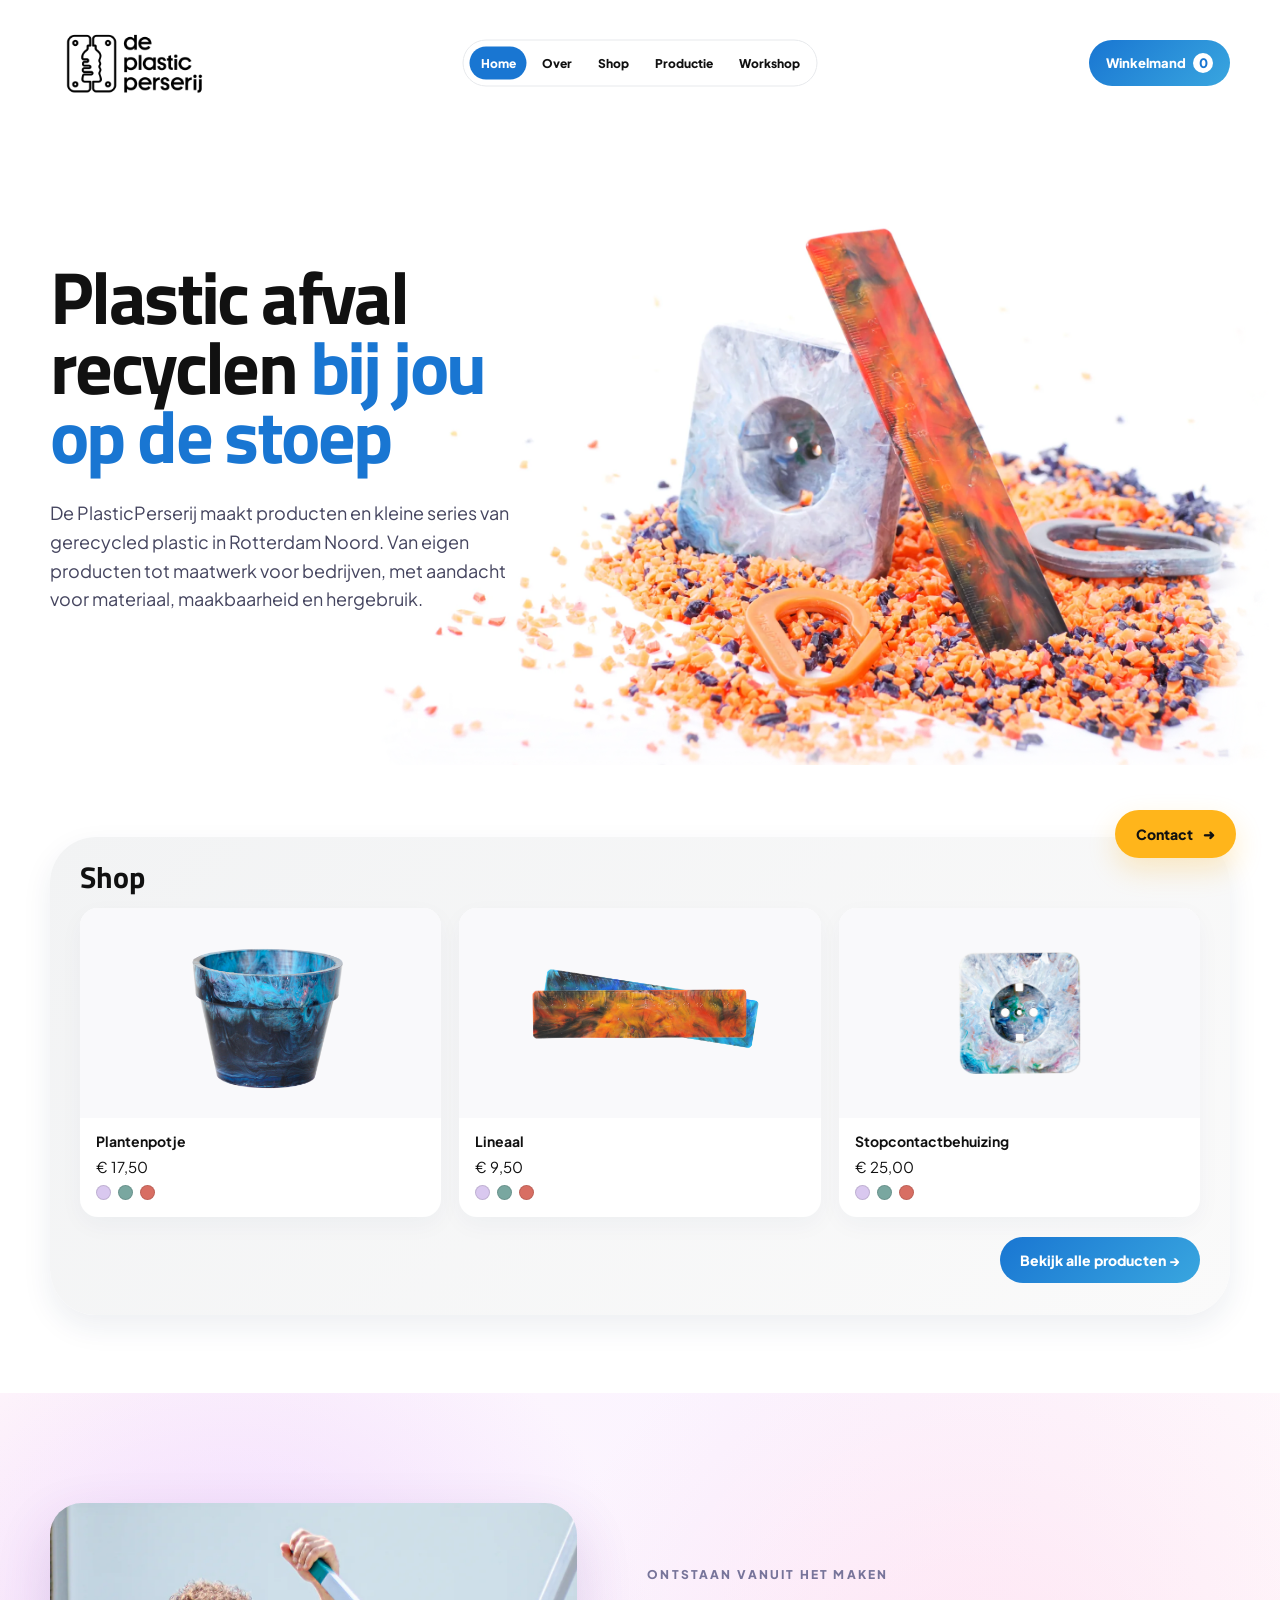
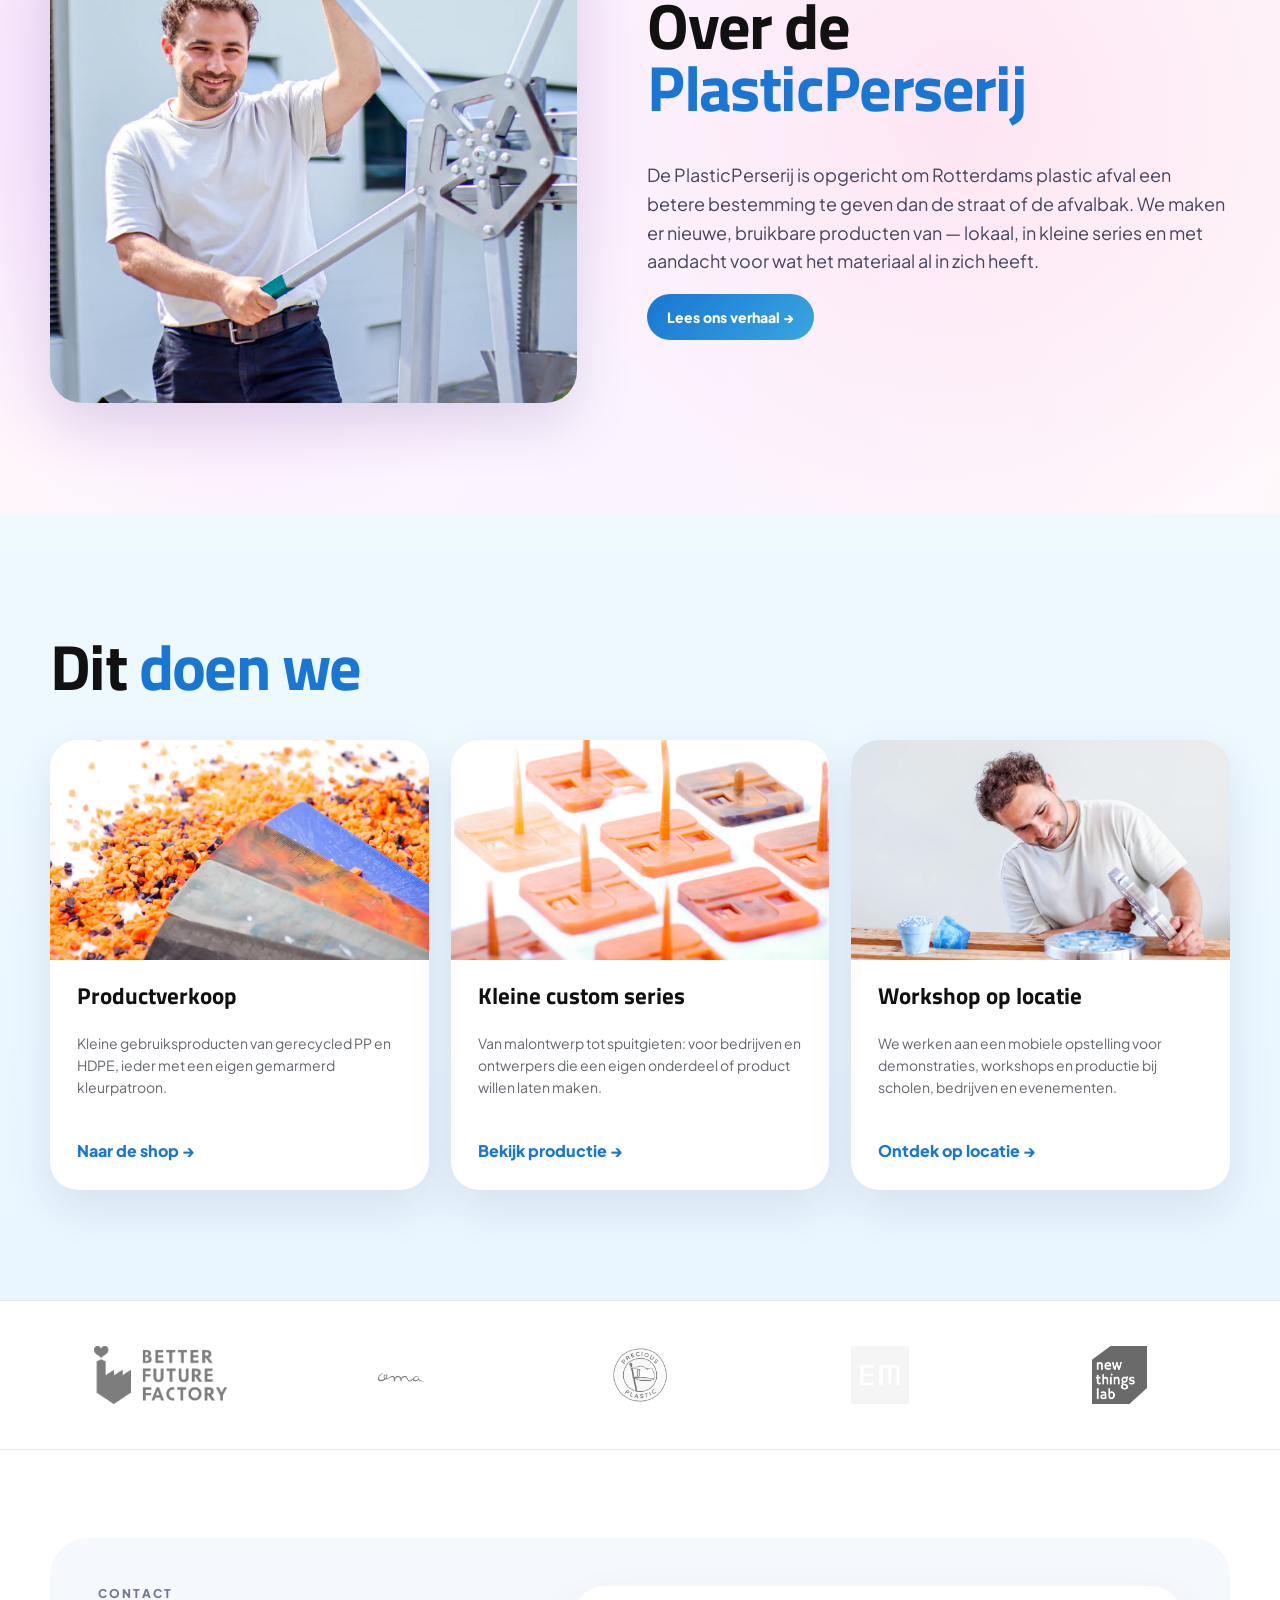
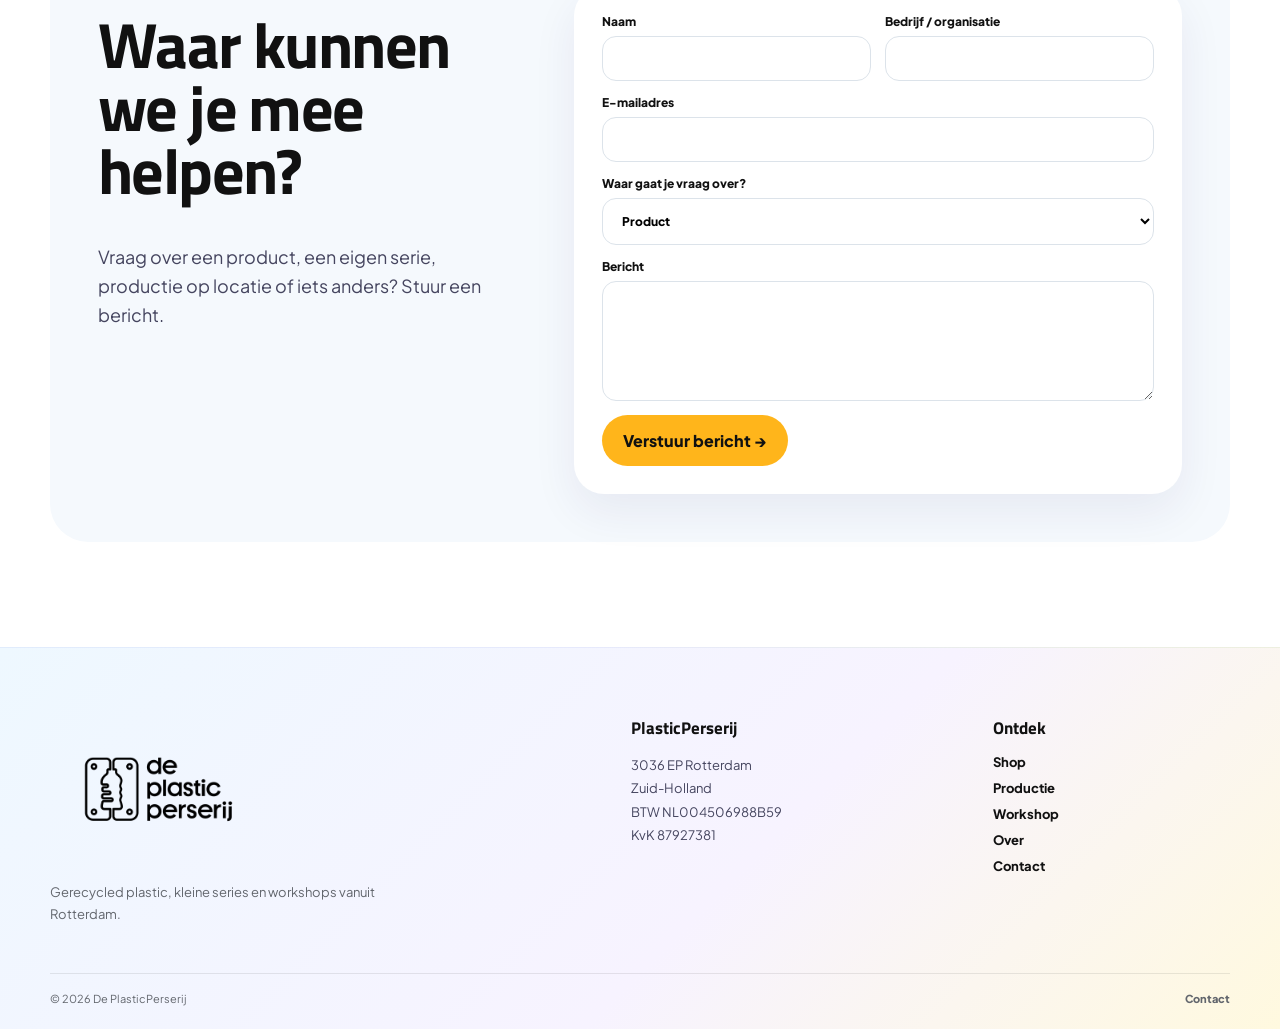
==== commit 6e5ae37b: "Add files via upload" ====
--- a/index.html
+++ b/index.html
@@ -1,14 +1,14 @@
 <!DOCTYPE html>
-<html lang="nl"><head><meta charset="utf-8"/><meta content="width=device-width,initial-scale=1" name="viewport"/><title>De PlasticPerserij | Gerecycled plastic uit Rotterdam</title><meta content="Producten, kleine series en workshops met gerecycled plastic vanuit Rotterdam-Noord." name="description"/><link href="https://plasticperserij.com/" rel="canonical"/><link href="favicon.ico" rel="icon" type="image/x-icon"/><link href="favicon-32x32.png" rel="icon" sizes="32x32" type="image/png"/><link href="favicon-16x16.png" rel="icon" sizes="16x16" type="image/png"/><link href="apple-touch-icon.png" rel="apple-touch-icon"/><link href="site.webmanifest" rel="manifest"/><link href="site.css" rel="stylesheet"/><script type="application/ld+json">{"@context": "https://schema.org", "@type": "Organization", "name": "De PlasticPerserij", "url": "https://plasticperserij.com/", "logo": "https://plasticperserij.com/images/logo.png", "address": {"@type": "PostalAddress", "postalCode": "3036 EP", "addressLocality": "Rotterdam", "addressRegion": "Zuid-Holland", "addressCountry": "NL"}, "vatID": "NL004506988B59", "taxID": "87927381"}</script><script type="application/ld+json">{"@context": "https://schema.org", "@type": "ItemList", "name": "Belangrijkste pagina's", "itemListElement": [{"@type": "ListItem", "position": 1, "name": "Shop", "url": "https://plasticperserij.com/producten.html"}, {"@type": "ListItem", "position": 2, "name": "Productie", "url": "https://plasticperserij.com/productie.html"}, {"@type": "ListItem", "position": 3, "name": "Workshop", "url": "https://plasticperserij.com/op-locatie.html"}, {"@type": "ListItem", "position": 4, "name": "Over", "url": "https://plasticperserij.com/over.html"}, {"@type": "ListItem", "position": 5, "name": "Contact", "url": "https://plasticperserij.com/contact.html"}]}</script></head><body>
-<header><div class="wrap header-inner"><a class="logo" href="index.html"><img alt="De PlasticPerserij" src="images/logo.png"/></a><nav class="nav"><a class="active" href="index.html">Home</a><a href="over.html">Over</a><a href="producten.html">Shop</a><a href="productie.html">Productie</a><a href="op-locatie.html">Workshop</a></nav><a class="cartlink" href="winkelmand.html">Winkelmand <span class="cart-count">0</span></a></div></header><main>
-<section class="hero"><div class="wrap hero-grid"><div><h1>Plastic afval recyclen <span class="accent">bij jou op de stoep</span></h1><p>De PlasticPerserij maakt producten en kleine series van gerecycled plastic in Rotterdam Noord. Van eigen producten tot maatwerk voor bedrijven, met aandacht voor materiaal, maakbaarheid en hergebruik.</p></div><div class="visual"><img alt="De PlasticPerserij" src="images/hero.webp"/></div></div></section>
+<html lang="nl"><head><meta charset="utf-8"/><meta content="width=device-width,initial-scale=1" name="viewport"/><title>Gerecycled plastic & kleine series | De PlasticPerserij</title><meta content="De PlasticPerserij maakt producten en kleine series van gerecycled plastic in Rotterdam. Shop eigen producten of bespreek productie op maat." name="description"/><link href="https://plasticperserij.com/" rel="canonical"/><link href="favicon.ico" rel="icon" type="image/x-icon"/><link href="favicon-48x48.png" rel="icon" sizes="48x48" type="image/png"/><link href="favicon-96x96.png" rel="icon" sizes="96x96" type="image/png"/><link href="favicon-32x32.png" rel="icon" sizes="32x32" type="image/png"/><link href="favicon-16x16.png" rel="icon" sizes="16x16" type="image/png"/><link href="apple-touch-icon.png" rel="apple-touch-icon"/><link href="site.webmanifest" rel="manifest"/><link href="site.css" rel="stylesheet"/><script type="application/ld+json">{"@context": "https://schema.org", "@type": "Organization", "name": "De PlasticPerserij", "url": "https://plasticperserij.com/", "logo": "https://plasticperserij.com/images/logo.png", "address": {"@type": "PostalAddress", "postalCode": "3036 EP", "addressLocality": "Rotterdam", "addressRegion": "Zuid-Holland", "addressCountry": "NL"}, "vatID": "NL004506988B59", "taxID": "87927381"}</script><script type="application/ld+json">{"@context": "https://schema.org", "@type": "ItemList", "name": "Belangrijkste pagina's", "itemListElement": [{"@type": "ListItem", "position": 1, "name": "Shop", "url": "https://plasticperserij.com/producten.html"}, {"@type": "ListItem", "position": 2, "name": "Productie", "url": "https://plasticperserij.com/productie.html"}, {"@type": "ListItem", "position": 3, "name": "Workshop", "url": "https://plasticperserij.com/op-locatie.html"}, {"@type": "ListItem", "position": 4, "name": "Over", "url": "https://plasticperserij.com/over.html"}, {"@type": "ListItem", "position": 5, "name": "Contact", "url": "https://plasticperserij.com/contact.html"}]}</script></head><body>
+<header><div class="wrap header-inner"><a class="logo" href="index.html"><img alt="De PlasticPerserij" src="images/logo.png"/></a><nav class="nav"><a class="active" href="index.html">Home</a><a href="over.html">Over</a><a href="producten.html">Shop</a><a href="productie.html">Productie</a><a href="op-locatie.html">Workshop</a></nav><button class="menu-toggle" type="button" aria-label="Menu openen" aria-expanded="false"><span></span><span></span><span></span></button><a class="cartlink" href="winkelmand.html">Winkelmand <span class="cart-count">0</span></a></div></header><main>
+<section class="hero home-hero"><div class="wrap hero-grid"><div><h1>Plastic afval recyclen <span class="accent">bij jou op de stoep</span></h1><p>De PlasticPerserij maakt producten en kleine series van gerecycled plastic in Rotterdam Noord. Van eigen producten tot maatwerk voor bedrijven, met aandacht voor materiaal, maakbaarheid en hergebruik.</p></div><div class="visual"><img alt="De PlasticPerserij" src="images/producten-flakes-soft.webp"/></div></div></section>
 <section class="home-products"><div class="wrap"><div class="shop-callout"><div class="shop-callout-head"><h2>Shop</h2></div><div class="mini-products">
-<a class="mini-product" href="producten.html"><div class="mini-product-image"><img alt="Plantenpotje" src="images/plantenpot-temp.png"/></div><div class="mini-product-info"><b>Plantenpotje</b><div class="mini-price">€ 17,50</div><div aria-label="Beschikbare kleuren" class="mini-swatches"><span class="mini-dot"></span><span class="mini-dot"></span><span class="mini-dot"></span></div></div></a>
-<a class="mini-product" href="producten.html"><div class="mini-product-image"><img alt="Karabijnhaak" src="images/karabijnhaak-temp.png"/></div><div class="mini-product-info"><b>Karabijnhaak</b><div class="mini-price">€ 9,50</div><div aria-label="Beschikbare kleuren" class="mini-swatches"><span class="mini-dot"></span><span class="mini-dot"></span><span class="mini-dot"></span></div></div></a>
-<a class="mini-product" href="producten.html"><div class="mini-product-image"><img alt="Stopcontactbehuizing" src="images/stopcontact-temp.png"/></div><div class="mini-product-info"><b>Stopcontactbehuizing</b><div class="mini-price">€ 25,00</div><div aria-label="Beschikbare kleuren" class="mini-swatches"><span class="mini-dot"></span><span class="mini-dot"></span><span class="mini-dot"></span></div></div></a>
+<a class="mini-product" href="producten.html"><div class="mini-product-image"><img alt="Plantenpotje" src="images/plantpot-transparent.webp"/></div><div class="mini-product-info"><b>Plantenpotje</b><div class="mini-price">€ 17,50</div><div aria-label="Beschikbare kleuren" class="mini-swatches"><span class="mini-dot"></span><span class="mini-dot"></span><span class="mini-dot"></span></div></div></a>
+<a class="mini-product" href="producten.html"><div class="mini-product-image"><img alt="Lineaal" src="images/lineaal-transparent.webp"/></div><div class="mini-product-info"><b>Lineaal</b><div class="mini-price">€ 9,50</div><div aria-label="Beschikbare kleuren" class="mini-swatches"><span class="mini-dot"></span><span class="mini-dot"></span><span class="mini-dot"></span></div></div></a>
+<a class="mini-product" href="producten.html"><div class="mini-product-image"><img alt="Stopcontactbehuizing" src="images/socket-transparent.webp"/></div><div class="mini-product-info"><b>Stopcontactbehuizing</b><div class="mini-price">€ 25,00</div><div aria-label="Beschikbare kleuren" class="mini-swatches"><span class="mini-dot"></span><span class="mini-dot"></span><span class="mini-dot"></span></div></div></a>
 </div><div class="shop-callout-footer"><a class="button shop-callout-button" href="producten.html">Bekijk alle producten →</a></div></div></div></section>
-<section class="pad home-about"><div class="wrap split"><div class="photo tall"><img alt="Gerecycled plastic en producten" src="images/cup-flakes.webp"/></div><div><div class="eyebrow">Ontstaan vanuit het maken</div><h2 class="section-title">Over de <span class="accent">PlasticPerserij</span></h2><p class="lead">De PlasticPerserij is opgericht om Rotterdams plastic afval een betere bestemming te geven dan de straat of de afvalbak. We maken er nieuwe, bruikbare producten van — lokaal, in kleine series en met aandacht voor wat het materiaal al in zich heeft.</p><a class="button" href="over.html">Lees ons verhaal →</a></div></div></section>
-<section class="pad soft"><div class="wrap"><h2 class="section-title">Dit <span class="accent">doen we</span></h2><div class="service-cards"><article class="service-card"><div class="service-image"><img alt="Product van gerecycled plastic" src="images/plantenpot-temp.png"/></div><div class="service-copy"><h3>Productverkoop</h3><p>Kleine gebruiksproducten van gerecycled PP en HDPE, ieder met een eigen gemarmerd kleurpatroon.</p><a class="link" href="producten.html">Naar de shop →</a></div></article><article class="service-card"><div class="service-image"><img alt="Productie met een spuitgietmachine" src="images/joost-automatic-machine.webp"/></div><div class="service-copy"><h3>Kleine custom series</h3><p>Van malontwerp tot spuitgieten: voor bedrijven en ontwerpers die een eigen onderdeel of product willen laten maken.</p><a class="link" href="productie.html">Bekijk productie →</a></div></article><article class="service-card"><div class="service-image"><img alt="Mobiele spuitgietopstelling" src="images/joost-manual-machine.webp"/></div><div class="service-copy"><h3>Workshop op locatie</h3><p>We werken aan een mobiele opstelling voor demonstraties, workshops en productie bij scholen, bedrijven en evenementen.</p><a class="link" href="op-locatie.html">Ontdek op locatie →</a></div></article></div></div></section>
-<section class="logo-band"><div class="wrap"><div class="logos"><div class="logo-slot"><img alt="Better Future Factory" src="images/logo-bff.webp"/></div><div class="logo-slot"><img alt="Samenwerkingslogo" src="images/logo-coma.png"/></div><div class="logo-slot"><img alt="Precious Plastic" src="images/logo-precious.png"/></div><div class="logo-slot"><img alt="Samenwerkingslogo" src="images/logo-em.png"/></div></div></div></section>
+<section class="pad home-about"><div class="wrap split"><div class="photo tall"><img alt="Joost bij de workshopmachine" src="images/workshop-machine.webp"/></div><div><div class="eyebrow">Ontstaan vanuit het maken</div><h2 class="section-title">Over de <span class="accent">PlasticPerserij</span></h2><p class="lead">De PlasticPerserij is opgericht om Rotterdams plastic afval een betere bestemming te geven dan de straat of de afvalbak. We maken er nieuwe, bruikbare producten van — lokaal, in kleine series en met aandacht voor wat het materiaal al in zich heeft.</p><a class="button" href="over.html">Lees ons verhaal →</a></div></div></section>
+<section class="pad soft"><div class="wrap"><h2 class="section-title">Dit <span class="accent">doen we</span></h2><div class="service-cards"><article class="service-card"><div class="service-image"><img alt="Producten van gerecycled plastic" src="images/lineaal-flakes-final.webp"/></div><div class="service-copy"><h3>Productverkoop</h3><p>Kleine gebruiksproducten van gerecycled PP en HDPE, ieder met een eigen gemarmerd kleurpatroon.</p><a class="link" href="producten.html">Naar de shop →</a></div></article><article class="service-card"><div class="service-image"><img alt="Kleine serie materiaaltesters" src="images/tester-serie-color-fix.webp"/></div><div class="service-copy"><h3>Kleine custom series</h3><p>Van malontwerp tot spuitgieten: voor bedrijven en ontwerpers die een eigen onderdeel of product willen laten maken.</p><a class="link" href="productie.html">Bekijk productie →</a></div></article><article class="service-card"><div class="service-image"><img alt="Joost opent een spuitgietmal" src="images/joost-mold-opening.webp"/></div><div class="service-copy"><h3>Workshop op locatie</h3><p>We werken aan een mobiele opstelling voor demonstraties, workshops en productie bij scholen, bedrijven en evenementen.</p><a class="link" href="op-locatie.html">Ontdek op locatie →</a></div></article></div></div></section>
+<section class="logo-band"><div class="wrap"><div class="logos"><div class="logo-slot"><img alt="Better Future Factory" src="images/logo-bff.webp"/></div><div class="logo-slot logo-coma"><img alt="Coma" src="images/logo-coma.png"/></div><div class="logo-slot"><img alt="Precious Plastic" src="images/logo-precious.png"/></div><div class="logo-slot"><img alt="EM" src="images/logo-em.png"/></div><div class="logo-slot"><img alt="New Things Lab" src="images/logo-new-things-lab.webp"/></div></div></div></section>
 <section class="home-contact"><div class="wrap"><div class="contact-inner-v3"><div><div class="eyebrow">Contact</div><h2 class="section-title">Waar kunnen we je mee helpen?</h2><p class="lead">Vraag over een product, een eigen serie, productie op locatie of iets anders? Stuur een bericht.</p></div><form action="https://formspree.io/f/maeqazad" class="contact-form" method="POST"><div class="field-row"><label>Naam<input name="naam" required=""/></label><label>Bedrijf / organisatie<input name="organisatie"/></label></div><label>E-mailadres<input name="email" required="" type="email"/></label><label>Waar gaat je vraag over?<select name="onderwerp"><option>Product</option><option>Productie</option><option>Op locatie</option><option>Anders</option></select></label><label>Bericht<textarea name="bericht" required="" rows="6"></textarea></label><button class="contact-submit" type="submit">Verstuur bericht →</button></form></div></div></section>
 </main><footer class="site-footer"><div class="wrap footer-grid"><div class="footer-brand"><img alt="De PlasticPerserij" src="images/logo.png"/><p>Gerecycled plastic, kleine series en workshops vanuit Rotterdam.</p></div><div class="footer-column"><h3>PlasticPerserij</h3><p>3036 EP Rotterdam<br/>Zuid-Holland<br/>BTW NL004506988B59<br/>KvK 87927381</p></div><div class="footer-column"><h3>Ontdek</h3><div class="footer-links"><a href="producten.html">Shop</a><a href="productie.html">Productie</a><a href="op-locatie.html">Workshop</a><a href="over.html">Over</a><a href="contact.html">Contact</a></div></div></div><div class="wrap footer-bottom"><span>© 2026 De PlasticPerserij</span><a href="contact.html">Contact</a></div></footer><script src="site.js"></script><a class="floating-contact" href="contact.html">Contact <span>➜</span></a></body></html>
--- a/site.css
+++ b/site.css
@@ -104,3 +104,158 @@
 @media(prefers-reduced-motion:reduce){.hero .visual img,.hero .visual:before,.hero .visual:after{animation:none!important}}
 
 .purchase-row{display:flex;align-items:center;gap:8px;margin-top:0}.purchase-row .add{margin:0;white-space:nowrap}.purchase-row .qty{flex:0 0 72px}.product-body{padding-bottom:22px}.product-body p{font-size:13px;line-height:1.5}
+
+/* v10: finale fotografie + rustige hero */
+.hero{overflow:hidden}
+.hero-grid{position:relative;isolation:isolate}
+.hero-grid>div:first-child{position:relative;z-index:3}
+.hero .visual{z-index:1;margin-left:-150px;pointer-events:none}
+.hero .visual:before,.hero .visual:after{display:none!important}
+.hero .visual img{animation:none!important;filter:none!important;will-change:auto;width:132%;max-height:650px}
+@media(max-width:900px){.hero .visual{margin-left:0;margin-top:-70px}.hero .visual img{width:118%;max-height:500px}}
+
+
+/* v11 final photo refinements */
+.hero{padding-top:34px}
+.hero .visual img{content:none;animation:none!important;filter:none!important}
+/* Product framing: keep the card geometry stable while tuning subject scale. */
+.product-img img,.home-products .mini-product-image img{object-fit:contain;background:#f6f6f4}
+.product:nth-child(1) .product-img img{transform:scale(.75)}
+.product:nth-child(1):hover .product-img img{transform:scale(.79)}
+.product:nth-child(4) .product-img img{transform:scale(1.16)}
+.product:nth-child(4):hover .product-img img{transform:scale(1.21)}
+.home-products .mini-product:nth-child(1) .mini-product-image img{transform:scale(1.12)}
+.home-products .mini-product:nth-child(1):hover .mini-product-image img{transform:scale(1.17)}
+.home-products .mini-product:nth-child(3) .mini-product-image img{transform:scale(.78)}
+.home-products .mini-product:nth-child(3):hover .mini-product-image img{transform:scale(.82)}
+/* Home partner strip */
+.logo-band .logos{grid-template-columns:repeat(5,1fr)}
+.logo-band .logo-coma img{max-width:94%;max-height:70px}
+/* Contact action uses the same yellow as the floating contact button. */
+.home-contact .contact-submit{background:#ffb51b}
+.home-contact .contact-submit:hover{background:#ffc238;transform:translateY(-2px)}
+/* Over opening image and text */
+.over-intro-photo{padding:28px 0 8px}
+.over-feature-photo{max-width:544px;height:304px;box-shadow:0 18px 42px rgba(30,45,90,.13);transition:transform .45s cubic-bezier(.2,.7,.2,1),box-shadow .35s ease}
+.over-feature-photo:hover{transform:translateY(-5px) rotate(-.35deg);box-shadow:0 24px 52px rgba(30,45,90,.16)}
+.over-intro{padding-top:20px!important;padding-bottom:48px!important}
+.over-intro-text{max-width:720px;margin:0 auto;text-align:center;color:#45455f;font-size:18px;line-height:1.6}
+/* Production + workshop hero photography */
+.technical-placeholder{padding:0;background:#f5f7f8}
+.technical-placeholder img{object-fit:cover!important;width:100%;height:100%;object-position:center}
+.production-hero .technical-placeholder img{object-position:center 58%}
+.workshop-hero-photo{height:430px;box-shadow:var(--shadow);border-radius:38px;overflow:hidden}
+.workshop-hero-photo img{object-position:center center}
+/* Material tester shop callout */
+.tester-callout{padding:26px 0 74px;background:#fff}
+.tester-callout-inner{display:grid;grid-template-columns:1.05fr .95fr;gap:42px;align-items:center;padding:34px 38px;border-radius:34px;background:linear-gradient(135deg,#f3f8fc,#f8f5ff);box-shadow:0 12px 34px rgba(30,45,90,.05)}
+.tester-callout-copy h2{font-size:34px;margin:8px 0 12px}.tester-callout-copy p{margin:0;color:var(--muted);font-size:14px;line-height:1.65;max-width:620px}
+.tester-mini-card{display:grid;grid-template-columns:46% 54%;overflow:hidden;border-radius:24px;background:#fff;box-shadow:0 12px 28px rgba(30,45,90,.07)}
+.tester-mini-image{height:220px;background:#f6f6f4;overflow:hidden}.tester-mini-image img{width:100%;height:100%;object-fit:contain;transition:transform .4s ease}.tester-mini-card:hover .tester-mini-image img{transform:scale(1.04)}
+.tester-mini-body{padding:22px;display:flex;flex-direction:column;justify-content:center;gap:14px}.tester-mini-body strong{display:block;font-size:17px}.tester-mini-body span{font-size:15px;font-weight:800}.tester-buy{display:flex;gap:8px;align-items:center}.tester-buy .qty{width:64px;height:42px;padding:8px 10px}.tester-buy .button{padding:11px 14px;font-size:12px;white-space:nowrap}
+@media(max-width:900px){.hero{padding-top:10px}.logo-band .logos{grid-template-columns:repeat(3,1fr)}.over-feature-photo{max-width:435px;height:245px}.over-intro-text{font-size:16px}.tester-callout-inner{grid-template-columns:1fr}.workshop-hero-photo{height:300px}.tester-mini-card{max-width:520px}}
+@media(max-width:560px){.logo-band .logos{grid-template-columns:repeat(2,1fr)}.over-feature-photo{max-width:88%;height:220px}.tester-callout-inner{padding:25px 20px}.tester-mini-card{grid-template-columns:1fr}.tester-mini-image{height:190px}.tester-buy{flex-wrap:wrap}}
+
+/* v13: requested final sizing and section cleanup */
+.product-img,.home-products .mini-product-image,.tester-mini-image{background:#f9f9fb!important}
+.product-img img,.home-products .mini-product-image img,.tester-mini-image img{background:transparent!important;object-fit:contain!important;padding:24px;transition:transform .2s ease}
+
+/* Move the complete homepage hero upward, while keeping the site header untouched. */
+.home-hero{margin-top:-45px}
+.home-hero .visual{transform:none!important}
+
+/* Quiet shop callout with a small soft shadow. */
+.shop-callout{box-shadow:0 12px 30px rgba(30,45,90,.08)}
+
+/* Homepage product cut-outs: 20% larger inside unchanged cards. */
+.home-products .mini-product:nth-child(1) .mini-product-image img{transform:scale(1.13)!important}
+.home-products .mini-product:nth-child(1):hover .mini-product-image img{transform:scale(1.17)!important}
+.home-products .mini-product:nth-child(2) .mini-product-image img{transform:scale(1.08)!important}
+.home-products .mini-product:nth-child(2):hover .mini-product-image img{transform:scale(1.12)!important}
+.home-products .mini-product:nth-child(3) .mini-product-image img{transform:scale(.94)!important}
+.home-products .mini-product:nth-child(3):hover .mini-product-image img{transform:scale(.98)!important}
+
+/* Shop cut-outs: 50% larger, except the ruler. Card dimensions remain unchanged. */
+.product:nth-child(1) .product-img img{transform:scale(1.17)!important}
+.product:nth-child(1):hover .product-img img{transform:scale(1.21)!important}
+.product:nth-child(2) .product-img img{transform:scale(1.32)!important}
+.product:nth-child(2):hover .product-img img{transform:scale(1.36)!important}
+.product:nth-child(3) .product-img img{transform:scale(.90)!important}
+.product:nth-child(3):hover .product-img img{transform:scale(.94)!important}
+.product:nth-child(4) .product-img img{transform:scale(1.41)!important}
+.product:nth-child(4):hover .product-img img{transform:scale(1.45)!important}
+
+/* Production material tester card: larger cut-out, only product name in orange. */
+.tester-mini-image img{transform:scale(1.32)!important}
+.tester-mini-card:hover .tester-mini-image img{transform:scale(1.36)!important}
+.tester-callout-copy h2{color:var(--ink)!important;margin-top:0}
+.tester-callout-copy h2 span{color:#ff9f1a}
+
+/* Full-width pink atmosphere behind the home About section. */
+.home-about{background:radial-gradient(circle at 18% 42%,rgba(229,190,255,.60),transparent 38%),radial-gradient(circle at 76% 45%,rgba(255,211,232,.48),transparent 43%),linear-gradient(100deg,#fff7fb 0%,#fbf4ff 52%,#fff8fb 100%)!important}
+
+/* No wave edges: section backgrounds end cleanly. */
+section.soft,section.process-soft,section.production-start.soft,section.pad.pink{margin-top:0;margin-bottom:0}
+section.soft:before,section.process-soft:before,section.production-start.soft:before,section.pad.pink:before,
+section.soft:after,section.process-soft:after,section.production-start.soft:after,section.pad.pink:after{content:none!important;display:none!important}
+
+@media(max-width:900px){
+  .home-hero{margin-top:-45px}
+  .product-img img,.home-products .mini-product-image img,.tester-mini-image img{padding:18px}
+}
+
+
+/* v14: mobile layout + containment fixes */
+/* Remove the old decorative grey blotch in the homepage shop panel. */
+.shop-callout:before{display:none!important}
+
+/* Service photography must always stay clipped to its rounded card, including hover. */
+.service-card{overflow:hidden!important}
+.service-image{overflow:hidden}
+
+/* Hamburger is desktop-hidden; mobile styles are below. */
+.menu-toggle{display:none;border:0;background:transparent;padding:9px 7px;cursor:pointer;border-radius:12px}
+.menu-toggle span{display:block;width:23px;height:2px;background:#111;border-radius:2px;margin:5px 0;transition:transform .22s ease,opacity .22s ease}
+.menu-toggle.open span:nth-child(1){transform:translateY(7px) rotate(45deg)}
+.menu-toggle.open span:nth-child(2){opacity:0}
+.menu-toggle.open span:nth-child(3){transform:translateY(-7px) rotate(-45deg)}
+
+/* Replace the mobile cart emoji with a custom white outline icon. */
+@media(max-width:900px){
+  header{overflow:visible}
+  .header-inner{position:relative;gap:10px}
+  .menu-toggle{display:block;order:4;flex:0 0 auto}
+  .cartlink{order:3;display:inline-flex;align-items:center;justify-content:center;gap:4px;padding:11px 12px;min-width:47px}
+  .cartlink:before{content:''!important;width:20px;height:20px;display:block;background:#fff;mask:url("data:image/svg+xml,%3Csvg xmlns='http://www.w3.org/2000/svg' viewBox='0 0 64 64'%3E%3Cg fill='none' stroke='black' stroke-width='4' stroke-linecap='round' stroke-linejoin='round'%3E%3Cpath d='M9 13h7l5 29h28l6-20H19'/%3E%3Ccircle cx='26' cy='51' r='3'/%3E%3Ccircle cx='47' cy='51' r='3'/%3E%3C/g%3E%3C/svg%3E") center/contain no-repeat;-webkit-mask:url("data:image/svg+xml,%3Csvg xmlns='http://www.w3.org/2000/svg' viewBox='0 0 64 64'%3E%3Cg fill='none' stroke='black' stroke-width='4' stroke-linecap='round' stroke-linejoin='round'%3E%3Cpath d='M9 13h7l5 29h28l6-20H19'/%3E%3Ccircle cx='26' cy='51' r='3'/%3E%3Ccircle cx='47' cy='51' r='3'/%3E%3C/g%3E%3C/svg%3E") center/contain no-repeat}
+  .cart-count{margin-left:0}
+  .nav{display:none;position:absolute;left:0!important;right:0;top:calc(100% + 10px)!important;transform:none!important;margin:0!important;padding:10px;background:rgba(255,255,255,.98);border:1px solid var(--line);border-radius:20px;box-shadow:0 16px 38px rgba(30,45,90,.13);flex-direction:column;align-items:stretch;z-index:40}
+  .nav.open{display:flex}
+  .nav a{font-size:14px;padding:12px 14px;text-align:left}
+
+  /* On narrow screens, photography leads the hero instead of sitting beside/below the copy. */
+  .home-hero .hero-grid,.workshop-hero .hero-grid{display:flex;flex-direction:column;gap:20px}
+  .home-hero .visual,.workshop-hero .technical-placeholder{order:-1;width:100%}
+  .home-hero .visual{margin:0 0 -20px!important;min-height:330px}
+  .home-hero .visual img{width:112%;max-height:390px}
+  .workshop-hero .technical-placeholder{height:300px;margin-bottom:8px}
+
+  /* Every material-process card gets its own row on mobile. */
+  .process,.original-process{grid-template-columns:1fr!important}
+}
+
+@media(max-width:560px){
+  .logo img{width:145px}
+  .home-hero .visual{min-height:285px}
+  .home-hero .visual img{width:118%;max-height:335px}
+  .workshop-hero .technical-placeholder{height:250px}
+}
+
+/* v15: mobile header order + coloured plant-pot process icon */
+@media(max-width:900px){
+  .header-inner{justify-content:flex-start}
+  .logo{margin-right:auto}
+  .cartlink{order:3;margin-left:auto}
+  .menu-toggle{order:4;margin-left:2px}
+}
+.process-card.product-result .pot-fill{fill:#7657e8;stroke:#7657e8}
+.process-card.product-result .pot-rim{fill:#43a7e8;stroke:#1976d2}
